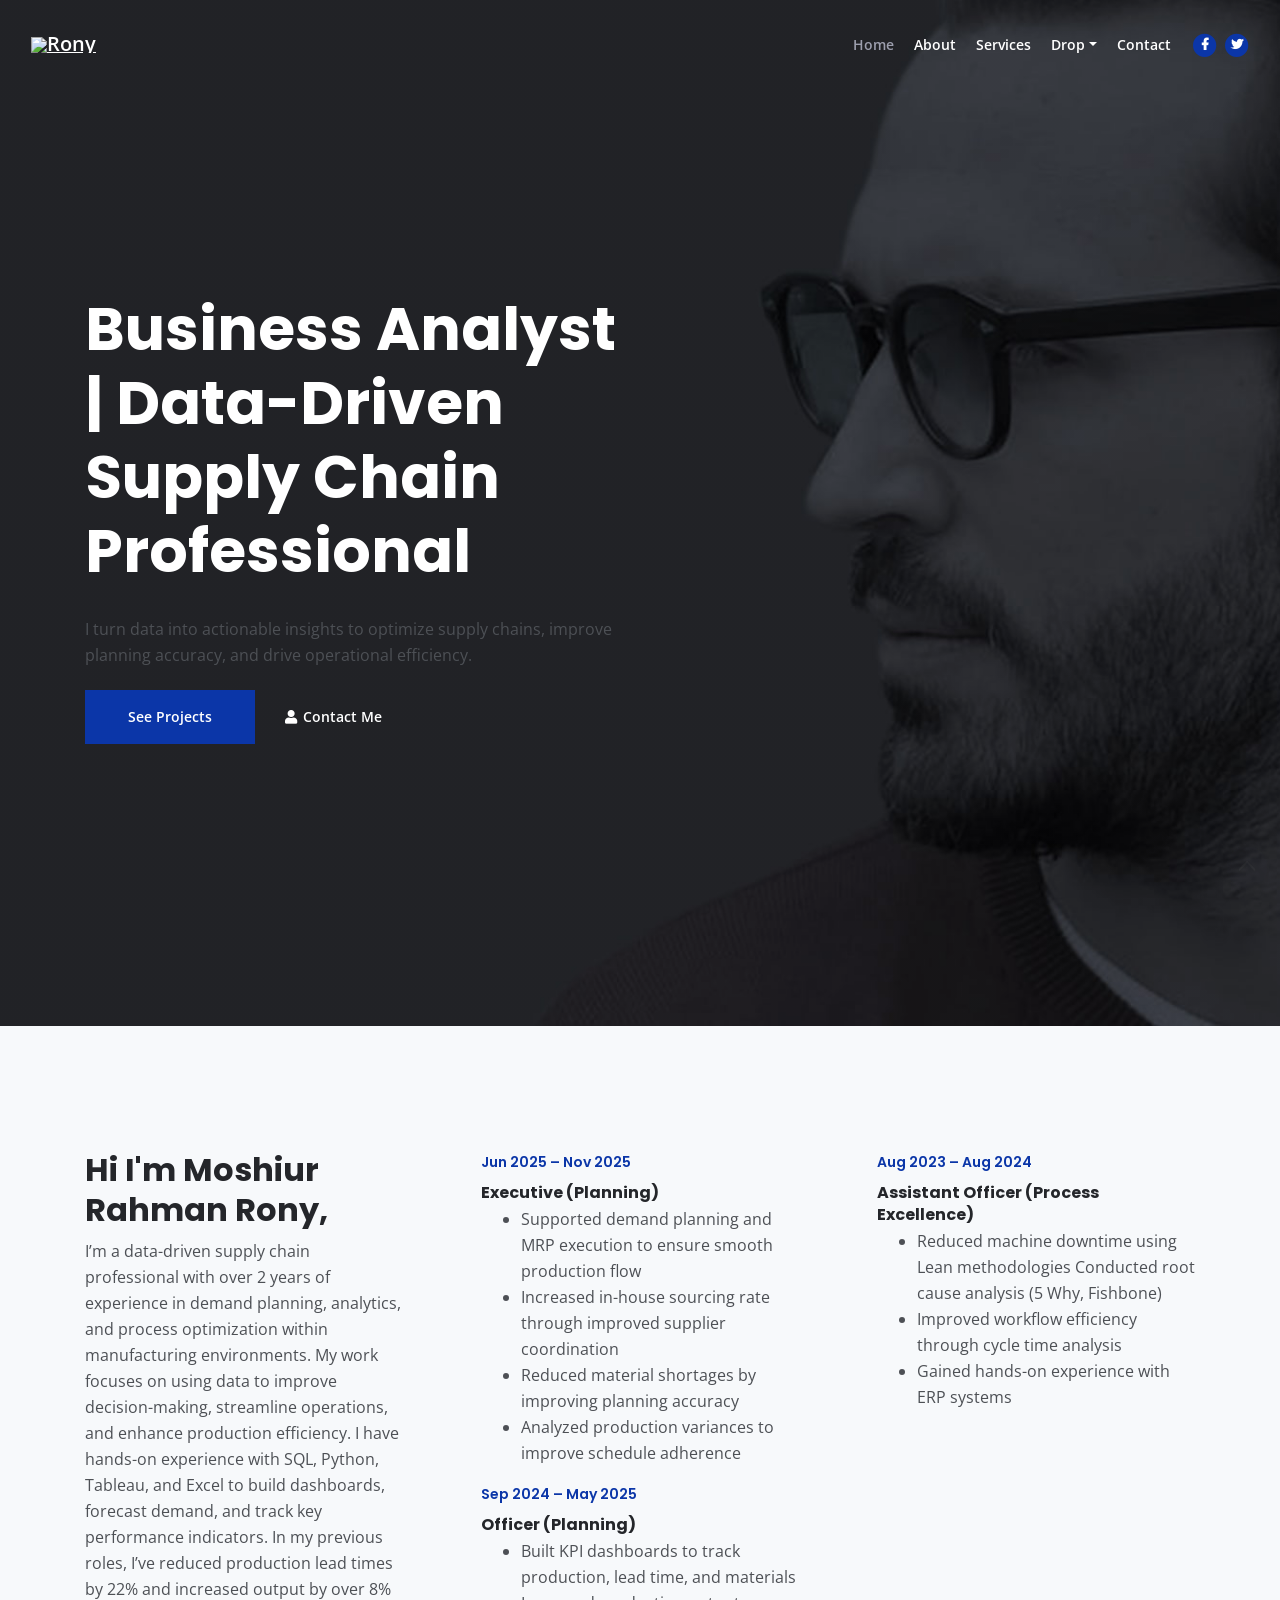
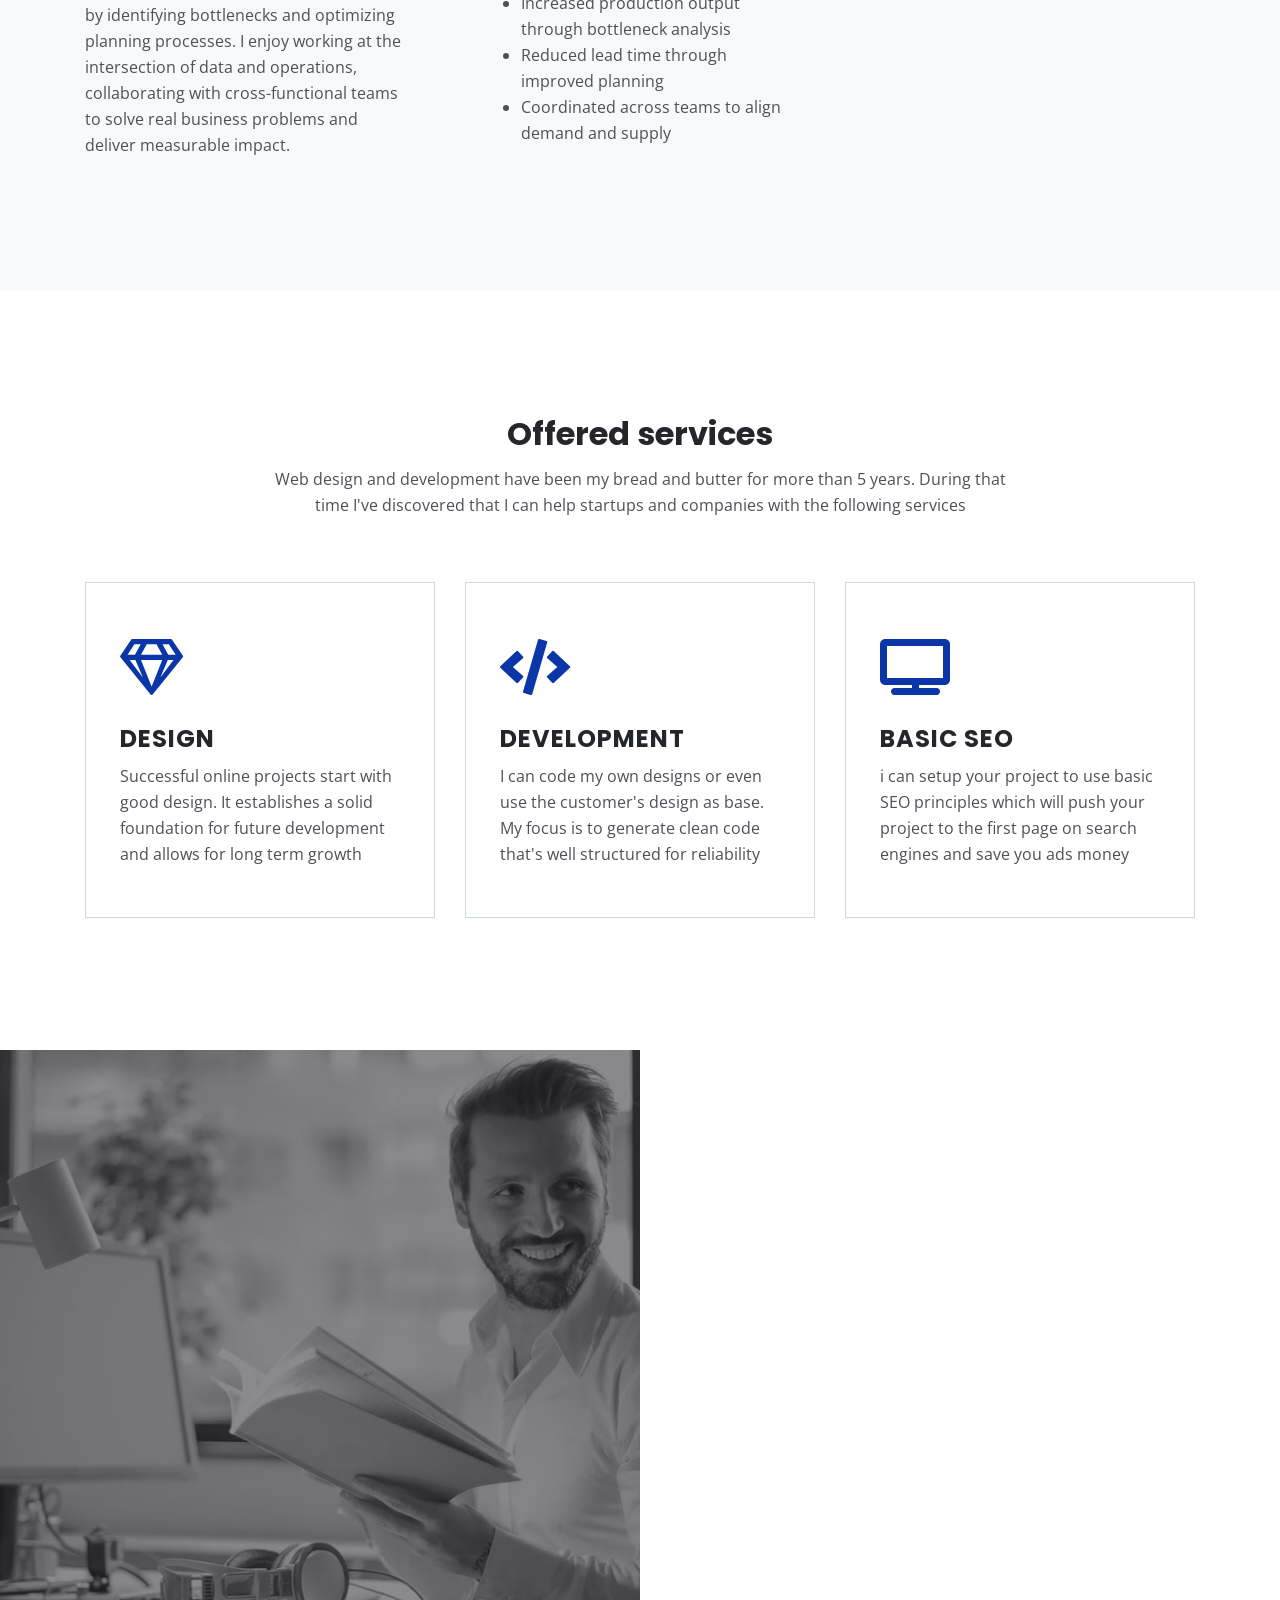
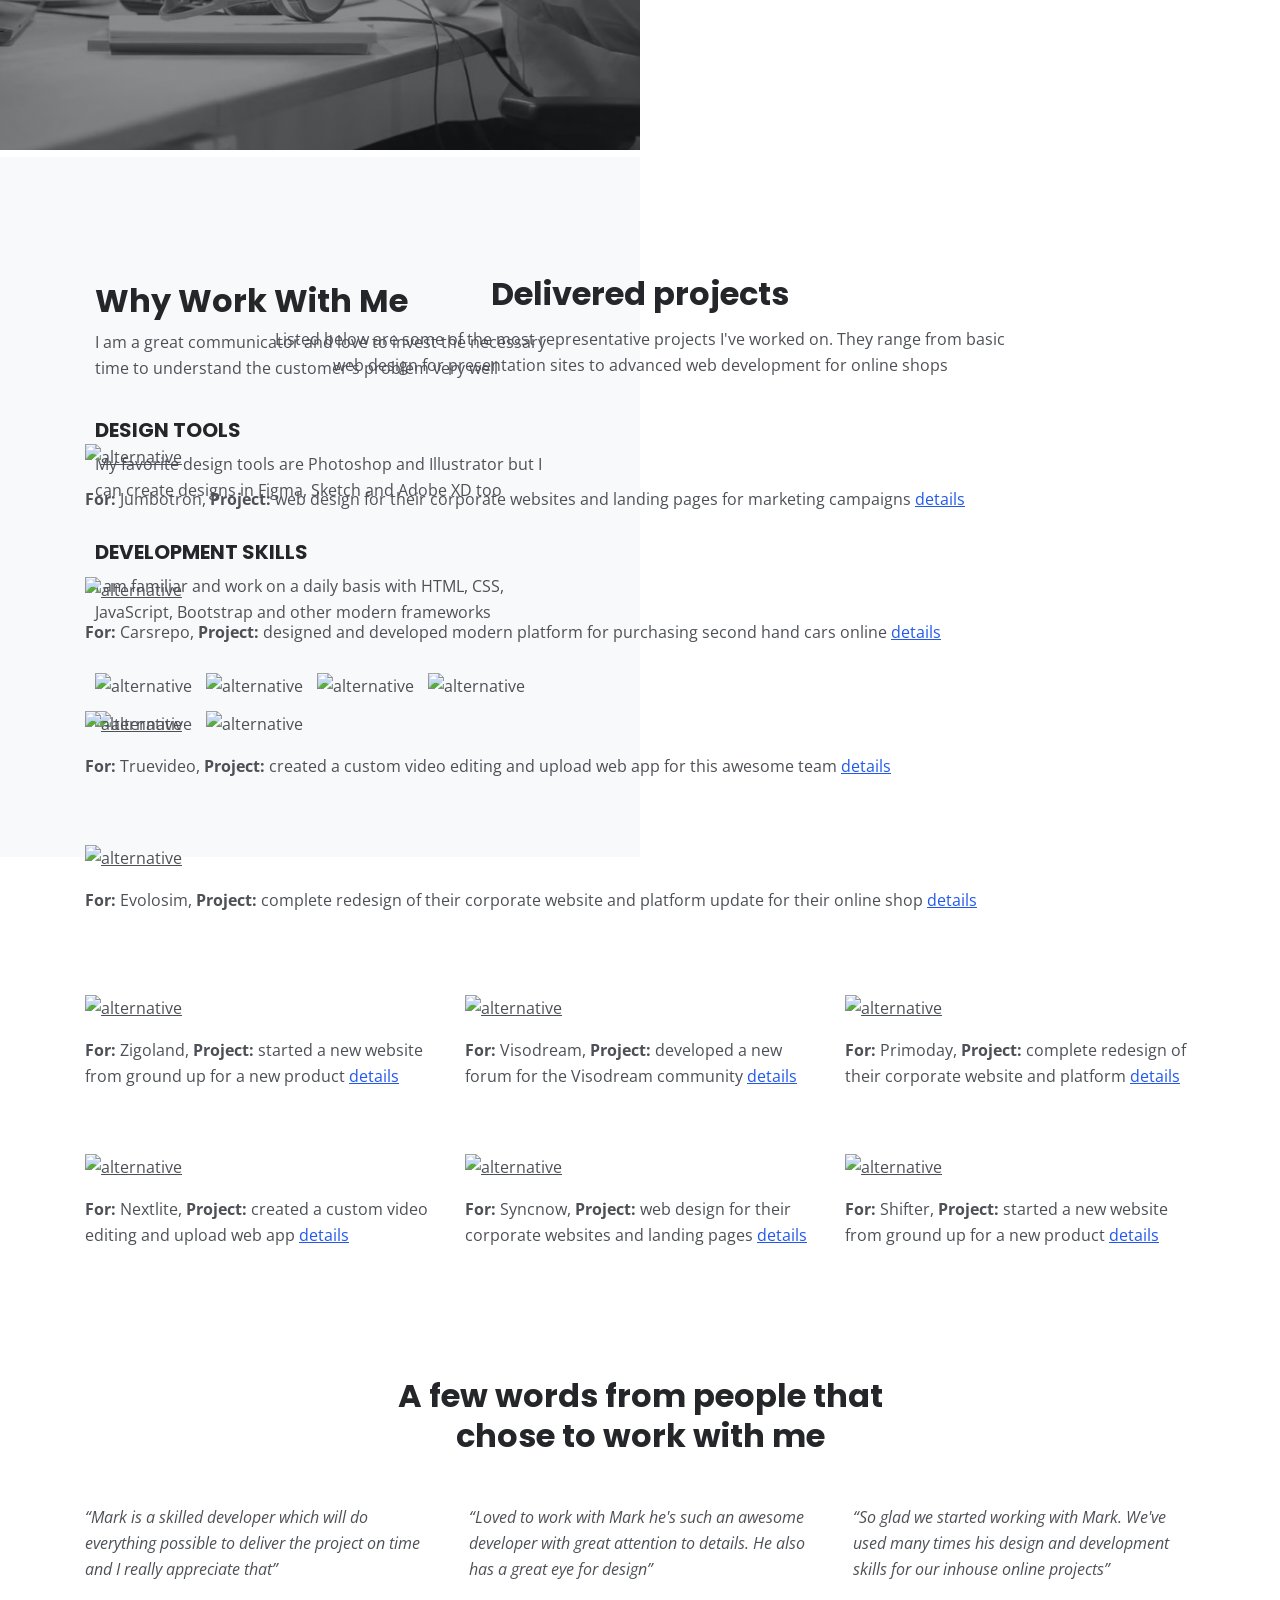
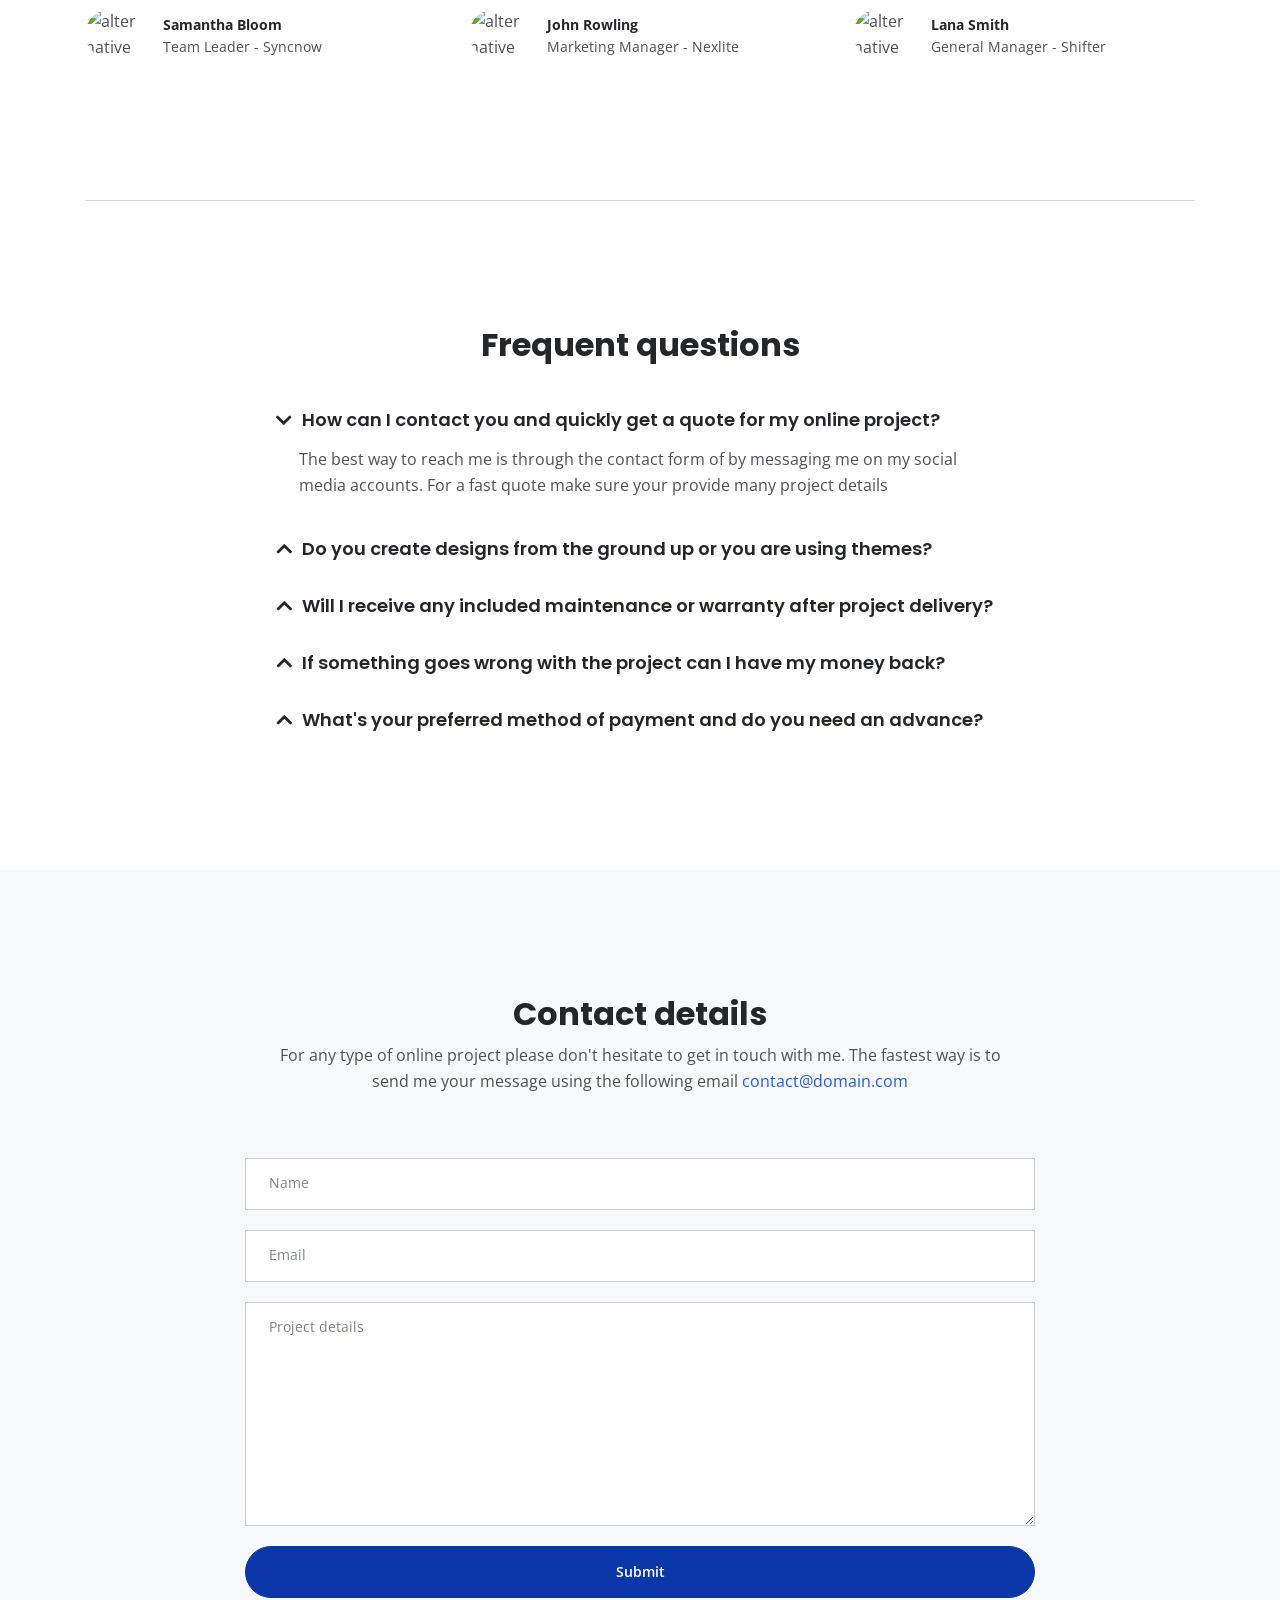
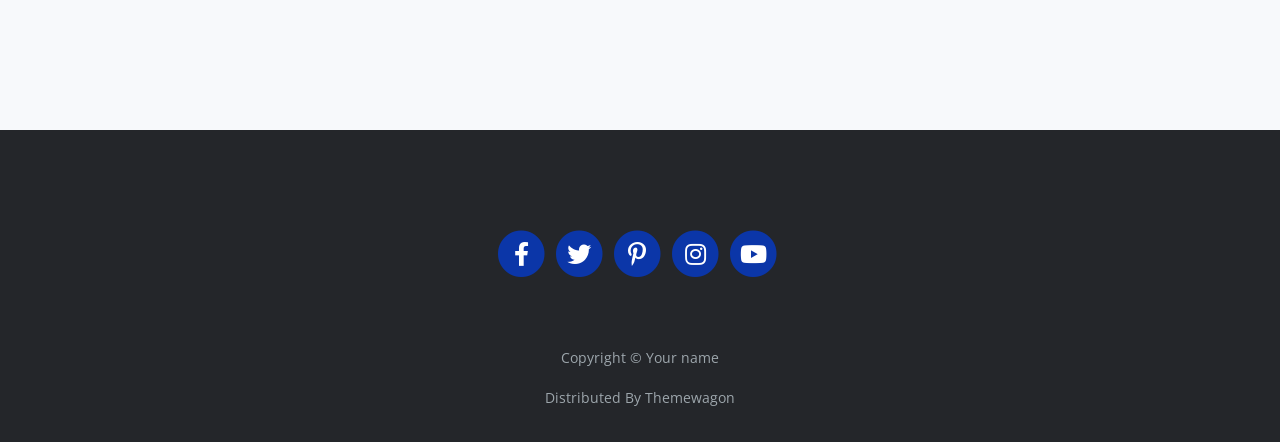
==== index.html @ c60cdc24 "first commit" ====
<!doctype html>
<html lang="en">
  <head>
    <meta charset="utf-8" />
    <meta
      name="viewport"
      content="width=device-width, initial-scale=1, shrink-to-fit=no"
    />

    <!-- SEO Meta Tags -->
    <meta name="description" content="Your description" />
    <meta name="author" content="Your name" />

    <!-- OG Meta Tags to improve the way the post looks when you share the page on Facebook, Twitter, LinkedIn -->
    <meta property="og:site_name" content="" />
    <!-- website name -->
    <meta property="og:site" content="" />
    <!-- website link -->
    <meta property="og:title" content="" />
    <!-- title shown in the actual shared post -->
    <meta property="og:description" content="" />
    <!-- description shown in the actual shared post -->
    <meta property="og:image" content="" />
    <!-- image link, make sure it's jpg -->
    <meta property="og:url" content="" />
    <!-- where do you want your post to link to -->
    <meta name="twitter:card" content="summary_large_image" />
    <!-- to have large image post format in Twitter -->

    <!-- Webpage Title -->
    <title>Moshiur Rahman Rony | Portfolio</title>

    <!-- Styles -->
    <link rel="preconnect" href="https://fonts.gstatic.com" />
    <link
      href="https://fonts.googleapis.com/css2?family=Open+Sans:ital,wght@0,400;0,600;0,700;1,400&family=Poppins:wght@600&display=swap"
      rel="stylesheet"
    />
    <link href="css/bootstrap.css" rel="stylesheet" />
    <link href="css/fontawesome-all.css" rel="stylesheet" />
    <link href="css/styles.css" rel="stylesheet" />

    <!-- Favicon  -->
    <link rel="icon" href="images/favicon.png" />
  </head>
  <body data-spy="scroll" data-target=".fixed-top">
    <!-- Navigation -->
    <nav class="navbar navbar-expand-lg fixed-top navbar-dark">
      <div class="container">
        <!-- Image Logo -->
        <a class="navbar-brand logo-image" href="index.html"
          ><img src="" alt="Rony"
        /></a>

        <!-- Text Logo - Use this if you don't have a graphic logo -->
        <!-- <a class="navbar-brand logo-text page-scroll" href="index.html">Mark</a> -->

        <button
          class="navbar-toggler p-0 border-0"
          type="button"
          data-toggle="offcanvas"
        >
          <span class="navbar-toggler-icon"></span>
        </button>

        <div
          class="navbar-collapse offcanvas-collapse"
          id="navbarsExampleDefault"
        >
          <ul class="navbar-nav ml-auto">
            <li class="nav-item">
              <a class="nav-link page-scroll" href="#header"
                >Home <span class="sr-only">(current)</span></a
              >
            </li>
            <li class="nav-item">
              <a class="nav-link page-scroll" href="#about">About</a>
            </li>
            <li class="nav-item">
              <a class="nav-link page-scroll" href="#services">Services</a>
            </li>
            <li class="nav-item dropdown">
              <a
                class="nav-link dropdown-toggle"
                href="#"
                id="dropdown01"
                data-toggle="dropdown"
                aria-haspopup="true"
                aria-expanded="false"
                >Drop</a
              >
              <div class="dropdown-menu" aria-labelledby="dropdown01">
                <a class="dropdown-item page-scroll" href="project.html"
                  >Project Details</a
                >
                <div class="dropdown-divider"></div>
                <a class="dropdown-item page-scroll" href="terms.html"
                  >Terms Conditions</a
                >
                <div class="dropdown-divider"></div>
                <a class="dropdown-item page-scroll" href="privacy.html"
                  >Privacy Policy</a
                >
              </div>
            </li>
            <li class="nav-item">
              <a class="nav-link page-scroll" href="#contact">Contact</a>
            </li>
          </ul>
          <span class="nav-item social-icons">
            <span class="fa-stack">
              <a href="#your-link">
                <i class="fas fa-circle fa-stack-2x"></i>
                <i class="fab fa-facebook-f fa-stack-1x"></i>
              </a>
            </span>
            <span class="fa-stack">
              <a href="#your-link">
                <i class="fas fa-circle fa-stack-2x"></i>
                <i class="fab fa-twitter fa-stack-1x"></i>
              </a>
            </span>
          </span>
        </div>
        <!-- end of navbar-collapse -->
      </div>
      <!-- end of container -->
    </nav>
    <!-- end of navbar -->
    <!-- end of navigation -->

    <!-- Header -->
    <header id="header" class="header">
      <div class="container">
        <div class="row">
          <div class="col-lg-6">
            <div class="text-container">
              <h1 class="h1-large">
                Business Analyst | Data-Driven Supply Chain Professional
              </h1>
              <p>
                I turn data into actionable insights to optimize supply chains,
                improve planning accuracy, and drive operational efficiency.
              </p>
              <a class="btn-solid-lg page-scroll" href="#about">See Projects</a>
              <a class="btn-outline-lg page-scroll" href="#contact"
                ><i class="fas fa-user"></i>Contact Me</a
              >
            </div>
            <!-- end of text-container -->
          </div>
          <!-- end of col -->
        </div>
        <!-- end of row -->
      </div>
      <!-- end of container -->
    </header>
    <!-- end of header -->
    <!-- end of header -->

    <!-- About-->
    <div id="about" class="basic-1 bg-gray">
      <div class="container">
        <div class="row">
          <div class="col-lg-4">
            <div class="text-container first">
              <h2>
                Hi I'm Moshiur Rahman Rony,
                <!-- <i class="fa-solid fa-hand"></i> -->
              </h2>
              <p>
                I’m a data-driven supply chain professional with over 2 years of
                experience in demand planning, analytics, and process
                optimization within manufacturing environments. My work focuses
                on using data to improve decision-making, streamline operations,
                and enhance production efficiency. I have hands-on experience
                with SQL, Python, Tableau, and Excel to build dashboards,
                forecast demand, and track key performance indicators. In my
                previous roles, I’ve reduced production lead times by 22% and
                increased output by over 8% by identifying bottlenecks and
                optimizing planning processes. I enjoy working at the
                intersection of data and operations, collaborating with
                cross-functional teams to solve real business problems and
                deliver measurable impact.
              </p>
            </div>
            <!-- end of text-container -->
          </div>
          <!-- end of col -->
          <div class="col-lg-4">
            <div class="text-container second">
              <div class="time">Jun 2025 – Nov 2025</div>
              <h6>Executive (Planning)</h6>
              <ul>
                <li>
                  Supported demand planning and MRP execution to ensure smooth
                  production flow
                </li>
                <li>
                  Increased in-house sourcing rate through improved supplier
                  coordination
                </li>
                <li>
                  Reduced material shortages by improving planning accuracy
                </li>
                <li>
                  Analyzed production variances to improve schedule adherence
                </li>
              </ul>
              <div class="time">Sep 2024 – May 2025</div>
              <h6>Officer (Planning)</h6>
              <ul>
                <li>
                  Built KPI dashboards to track production, lead time, and
                  materials
                </li>
                <li>Increased production output through bottleneck analysis</li>
                <li>Reduced lead time through improved planning</li>
                <li>Coordinated across teams to align demand and supply</li>
              </ul>
            </div>
            <!-- end of text-container -->
          </div>
          <!-- end of col -->
          <div class="col-lg-4">
            <div class="text-container third">
              <div class="time">Aug 2023 – Aug 2024</div>
              <h6>Assistant Officer (Process Excellence)</h6>
              <ul>
                <li>
                  Reduced machine downtime using Lean methodologies Conducted
                  root cause analysis (5 Why, Fishbone)
                </li>
                <li>
                  Improved workflow efficiency through cycle time analysis
                </li>
                <li>Gained hands-on experience with ERP systems</li>
              </ul>
              <!-- <div class="time">2016 - 2017</div>
              <h6>Junior Web Designer</h6>
              <p>Junior web designer for small web agency</p> -->
            </div>
            <!-- end of text-container -->
          </div>
          <!-- end of col -->
        </div>
        <!-- end of row -->
      </div>
      <!-- end of container -->
    </div>
    <!-- end of basic-1 -->
    <!-- end of about -->

    <!-- Services -->
    <div id="services" class="basic-2">
      <div class="container">
        <div class="row">
          <div class="col-lg-12">
            <h2 class="h2-heading">Offered services</h2>
            <p class="p-heading">
              Web design and development have been my bread and butter for more
              than 5 years. During that time I've discovered that I can help
              startups and companies with the following services
            </p>
          </div>
          <!-- end of col -->
        </div>
        <!-- end of row -->
        <div class="row">
          <div class="col-lg-4">
            <div class="text-box">
              <i class="far fa-gem"></i>
              <h4>DESIGN</h4>
              <p>
                Successful online projects start with good design. It
                establishes a solid foundation for future development and allows
                for long term growth
              </p>
            </div>
            <!-- end of text-box -->
          </div>
          <!-- end of col -->
          <div class="col-lg-4">
            <div class="text-box">
              <i class="fas fa-code"></i>
              <h4>DEVELOPMENT</h4>
              <p>
                I can code my own designs or even use the customer's design as
                base. My focus is to generate clean code that's well structured
                for reliability
              </p>
            </div>
            <!-- end of text-box -->
          </div>
          <!-- end of col -->
          <div class="col-lg-4">
            <div class="text-box">
              <i class="fas fa-tv"></i>
              <h4>BASIC SEO</h4>
              <p>
                i can setup your project to use basic SEO principles which will
                push your project to the first page on search engines and save
                you ads money
              </p>
            </div>
            <!-- end of text-box -->
          </div>
          <!-- end of col -->
        </div>
        <!-- end of row -->
      </div>
      <!-- end of container -->
    </div>
    <!-- end of basic-2 -->
    <!-- end of services -->

    <!-- Details -->
    <div class="split">
      <div class="area-1"></div>
      <!-- end of area-1 on same line and no space between comments to eliminate margin white space -->
      <div class="area-2 bg-gray">
        <div class="container">
          <div class="row">
            <div class="col-lg-12">
              <!-- Text Container -->
              <div class="text-container">
                <h2>Why Work With Me</h2>
                <p>
                  I am a great communicator and love to invest the necessary
                  time to understand the customer's problem very well
                </p>
                <h5>DESIGN TOOLS</h5>
                <p>
                  My favorite design tools are Photoshop and Illustrator but I
                  can create designs in Figma, Sketch and Adobe XD too
                </p>
                <h5>DEVELOPMENT SKILLS</h5>
                <p>
                  I am familiar and work on a daily basis with HTML, CSS,
                  JavaScript, Bootstrap and other modern frameworks
                </p>

                <div class="icons-container">
                  <img
                    src="images/details-icon-photoshop.png"
                    alt="alternative"
                  />
                  <img
                    src="images/details-icon-illustrator.png"
                    alt="alternative"
                  />
                  <img src="images/details-icon-html.png" alt="alternative" />
                  <img src="images/details-icon-css.png" alt="alternative" />
                  <img
                    src="images/details-icon-bootstrap.png"
                    alt="alternative"
                  />
                  <img
                    src="images/details-icon-javascript.png"
                    alt="alternative"
                  />
                </div>
                <!-- end of icons-container -->
              </div>
              <!-- end of text-container -->
              <!-- end of text container -->
            </div>
            <!-- end of col -->
          </div>
          <!-- end of row -->
        </div>
        <!-- end of container -->
      </div>
      <!-- end of area-2 -->
    </div>
    <!-- end of split -->
    <!-- end of details -->

    <!-- Projects -->
    <div id="projects" class="basic-3">
      <div class="container">
        <div class="row">
          <div class="col-lg-12">
            <h2 class="h2-heading">Delivered projects</h2>
            <p class="p-heading">
              Listed below are some of the most representative projects I've
              worked on. They range from basic web design for presentation sites
              to advanced web development for online shops
            </p>
          </div>
          <!-- end of col -->
        </div>
        <!-- end of row -->
        <div class="row">
          <div class="col-lg-12">
            <div class="text-container">
              <div class="image-container">
                <a href="project.html">
                  <img
                    class="img-fluid"
                    src="images/project-1.jpg"
                    alt="alternative"
                  />
                </a>
              </div>
              <!-- end of image-container -->
              <p>
                <strong>For:</strong> Jumbotron, <strong>Project:</strong> web
                design for their corporate websites and landing pages for
                marketing campaigns
                <a class="blue" href="project.html">details</a>
              </p>
            </div>
            <!-- end of text-container -->
            <div class="text-container">
              <div class="image-container">
                <a href="project.html">
                  <img
                    class="img-fluid"
                    src="images/project-2.jpg"
                    alt="alternative"
                  />
                </a>
              </div>
              <!-- end of image-container -->
              <p>
                <strong>For:</strong> Carsrepo,
                <strong>Project:</strong> designed and developed modern platform
                for purchasing second hand cars online
                <a class="blue" href="project.html">details</a>
              </p>
            </div>
            <!-- end of text-container -->
            <div class="text-container">
              <div class="image-container">
                <a href="project.html">
                  <img
                    class="img-fluid"
                    src="images/project-3.jpg"
                    alt="alternative"
                  />
                </a>
              </div>
              <!-- end of image-container -->
              <p>
                <strong>For:</strong> Truevideo,
                <strong>Project:</strong> created a custom video editing and
                upload web app for this awesome team
                <a class="blue" href="project.html">details</a>
              </p>
            </div>
            <!-- end of text-container -->
            <div class="text-container">
              <div class="image-container">
                <a href="project.html">
                  <img
                    class="img-fluid"
                    src="images/project-4.jpg"
                    alt="alternative"
                  />
                </a>
              </div>
              <!-- end of image-container -->
              <p>
                <strong>For:</strong> Evolosim,
                <strong>Project:</strong> complete redesign of their corporate
                website and platform update for their online shop
                <a class="blue" href="project.html">details</a>
              </p>
            </div>
            <!-- end of text-container -->
          </div>
          <!-- end of col -->
        </div>
        <!-- end of row -->
      </div>
      <!-- end of container -->
    </div>
    <!-- end of basic-3 -->
    <!-- end of projects -->

    <!-- Works -->
    <div class="basic-4">
      <div class="container">
        <div class="row">
          <div class="col-lg-4">
            <div class="text-container">
              <div class="image-container">
                <a href="project.html">
                  <img
                    class="img-fluid"
                    src="images/work-1.jpg"
                    alt="alternative"
                  />
                </a>
              </div>
              <!-- end of image-container -->
              <p>
                <strong>For:</strong> Zigoland,
                <strong>Project:</strong> started a new website from ground up
                for a new product
                <a class="blue" href="project.html">details</a>
              </p>
            </div>
            <!-- end of text-container -->
          </div>
          <!-- end of col -->
          <div class="col-lg-4">
            <div class="text-container">
              <div class="image-container">
                <a href="project.html">
                  <img
                    class="img-fluid"
                    src="images/work-2.jpg"
                    alt="alternative"
                  />
                </a>
              </div>
              <!-- end of image-container -->
              <p>
                <strong>For:</strong> Visodream,
                <strong>Project:</strong> developed a new forum for the
                Visodream community
                <a class="blue" href="project.html">details</a>
              </p>
            </div>
            <!-- end of text-container -->
          </div>
          <!-- end of col -->
          <div class="col-lg-4">
            <div class="text-container">
              <div class="image-container">
                <a href="project.html">
                  <img
                    class="img-fluid"
                    src="images/work-3.jpg"
                    alt="alternative"
                  />
                </a>
              </div>
              <!-- end of image-container -->
              <p>
                <strong>For:</strong> Primoday,
                <strong>Project:</strong> complete redesign of their corporate
                website and platform
                <a class="blue" href="project.html">details</a>
              </p>
            </div>
            <!-- end of text-container -->
          </div>
          <!-- end of col -->
        </div>
        <!-- end of row -->
        <div class="row">
          <div class="col-lg-4">
            <div class="text-container">
              <div class="image-container">
                <a href="project.html">
                  <img
                    class="img-fluid"
                    src="images/work-4.jpg"
                    alt="alternative"
                  />
                </a>
              </div>
              <!-- end of image-container -->
              <p>
                <strong>For:</strong> Nextlite,
                <strong>Project:</strong> created a custom video editing and
                upload web app <a class="blue" href="project.html">details</a>
              </p>
            </div>
            <!-- end of text-container -->
          </div>
          <!-- end of col -->
          <div class="col-lg-4">
            <div class="text-container">
              <div class="image-container">
                <a href="project.html">
                  <img
                    class="img-fluid"
                    src="images/work-5.jpg"
                    alt="alternative"
                  />
                </a>
              </div>
              <!-- end of image-container -->
              <p>
                <strong>For:</strong> Syncnow, <strong>Project:</strong> web
                design for their corporate websites and landing pages
                <a class="blue" href="project.html">details</a>
              </p>
            </div>
            <!-- end of text-container -->
          </div>
          <!-- end of col -->
          <div class="col-lg-4">
            <div class="text-container">
              <div class="image-container">
                <a href="project.html">
                  <img
                    class="img-fluid"
                    src="images/work-6.jpg"
                    alt="alternative"
                  />
                </a>
              </div>
              <!-- end of image-container -->
              <p>
                <strong>For:</strong> Shifter, <strong>Project:</strong> started
                a new website from ground up for a new product
                <a class="blue" href="project.html">details</a>
              </p>
            </div>
            <!-- end of text-container -->
          </div>
          <!-- end of col -->
        </div>
        <!-- end of row -->
      </div>
      <!-- end of container -->
    </div>
    <!-- end of basic-4 -->
    <!-- end of works -->

    <!-- Testimonials -->
    <div class="cards-1">
      <div class="container">
        <div class="row">
          <div class="col-lg-12">
            <h2 class="h2-heading">
              A few words from people that chose to work with me
            </h2>
          </div>
          <!-- end of col -->
        </div>
        <!-- end of row -->
        <div class="row">
          <div class="col-lg-12">
            <!-- Card -->
            <div class="card">
              <div class="card-body">
                <p class="testimonial-text">
                  “Mark is a skilled developer which will do everything possible
                  to deliver the project on time and I really appreciate that”
                </p>
                <div class="details">
                  <img src="images/testimonial-1.jpg" alt="alternative" />
                  <div class="text">
                    <div class="testimonial-author">Samantha Bloom</div>
                    <div class="occupation">Team Leader - Syncnow</div>
                  </div>
                  <!-- end of text -->
                </div>
                <!-- end of testimonial-details -->
              </div>
            </div>
            <!-- end of card -->

            <!-- Card -->
            <div class="card">
              <div class="card-body">
                <p class="testimonial-text">
                  “Loved to work with Mark he's such an awesome developer with
                  great attention to details. He also has a great eye for
                  design”
                </p>
                <div class="details">
                  <img src="images/testimonial-2.jpg" alt="alternative" />
                  <div class="text">
                    <div class="testimonial-author">John Rowling</div>
                    <div class="occupation">Marketing Manager - Nexlite</div>
                  </div>
                  <!-- end of text -->
                </div>
                <!-- end of testimonial-details -->
              </div>
            </div>
            <!-- end of card -->

            <!-- Card -->
            <div class="card">
              <div class="card-body">
                <p class="testimonial-text">
                  “So glad we started working with Mark. We've used many times
                  his design and development skills for our inhouse online
                  projects”
                </p>
                <div class="details">
                  <img src="images/testimonial-3.jpg" alt="alternative" />
                  <div class="text">
                    <div class="testimonial-author">Lana Smith</div>
                    <div class="occupation">General Manager - Shifter</div>
                  </div>
                  <!-- end of text -->
                </div>
                <!-- end of testimonial-details -->
              </div>
            </div>
            <!-- end of card -->
          </div>
          <!-- end of col -->
        </div>
        <!-- end of row -->
      </div>
      <!-- end of container -->
    </div>
    <!-- end of cards-1 -->
    <!-- end of testimonials -->

    <!-- Section Divider -->
    <div class="container">
      <div class="row">
        <div class="col-lg-12">
          <hr class="section-divider" />
        </div>
        <!-- end of col -->
      </div>
      <!-- end of row -->
    </div>
    <!-- end of container -->
    <!-- end of section divider -->

    <!-- Questions -->
    <div class="accordion-1">
      <div class="container">
        <div class="row">
          <div class="col-lg-12">
            <h2 class="h2-heading">Frequent questions</h2>
          </div>
          <!-- end of col -->
        </div>
        <!-- end of row -->
        <div class="row">
          <div class="col-lg-12">
            <div class="accordion" id="accordionExample">
              <div class="card">
                <div class="card-header" id="headingOne">
                  <button
                    class="btn btn-link btn-block text-left"
                    type="button"
                    data-toggle="collapse"
                    data-target="#collapseOne"
                    aria-expanded="true"
                    aria-controls="collapseOne"
                  >
                    How can I contact you and quickly get a quote for my online
                    project?
                  </button>
                </div>
                <div
                  id="collapseOne"
                  class="collapse show"
                  aria-labelledby="headingOne"
                  data-parent="#accordionExample"
                >
                  <div class="card-body">
                    The best way to reach me is through the contact form of by
                    messaging me on my social media accounts. For a fast quote
                    make sure your provide many project details
                  </div>
                </div>
              </div>
              <div class="card">
                <div class="card-header" id="headingTwo">
                  <button
                    class="btn btn-link btn-block text-left collapsed"
                    type="button"
                    data-toggle="collapse"
                    data-target="#collapseTwo"
                    aria-expanded="false"
                    aria-controls="collapseTwo"
                  >
                    Do you create designs from the ground up or you are using
                    themes?
                  </button>
                </div>
                <div
                  id="collapseTwo"
                  class="collapse"
                  aria-labelledby="headingTwo"
                  data-parent="#accordionExample"
                >
                  <div class="card-body">
                    The best way to reach me is through the contact form of by
                    messaging me on my social media accounts. For a fast quote
                    make sure your provide many project details
                  </div>
                </div>
              </div>
              <div class="card">
                <div class="card-header" id="headingThree">
                  <button
                    class="btn btn-link btn-block text-left collapsed"
                    type="button"
                    data-toggle="collapse"
                    data-target="#collapseThree"
                    aria-expanded="false"
                    aria-controls="collapseThree"
                  >
                    Will I receive any included maintenance or warranty after
                    project delivery?
                  </button>
                </div>
                <div
                  id="collapseThree"
                  class="collapse"
                  aria-labelledby="headingThree"
                  data-parent="#accordionExample"
                >
                  <div class="card-body">
                    The best way to reach me is through the contact form of by
                    messaging me on my social media accounts. For a fast quote
                    make sure your provide many project details
                  </div>
                </div>
              </div>
              <div class="card">
                <div class="card-header" id="headingFour">
                  <button
                    class="btn btn-link btn-block text-left collapsed"
                    type="button"
                    data-toggle="collapse"
                    data-target="#collapseFour"
                    aria-expanded="false"
                    aria-controls="collapseFour"
                  >
                    If something goes wrong with the project can I have my money
                    back?
                  </button>
                </div>
                <div
                  id="collapseFour"
                  class="collapse"
                  aria-labelledby="headingFour"
                  data-parent="#accordionExample"
                >
                  <div class="card-body">
                    The best way to reach me is through the contact form of by
                    messaging me on my social media accounts. For a fast quote
                    make sure your provide many project details
                  </div>
                </div>
              </div>
              <div class="card">
                <div class="card-header" id="headingFive">
                  <button
                    class="btn btn-link btn-block text-left collapsed"
                    type="button"
                    data-toggle="collapse"
                    data-target="#collapseFive"
                    aria-expanded="false"
                    aria-controls="collapseFive"
                  >
                    What's your preferred method of payment and do you need an
                    advance?
                  </button>
                </div>
                <div
                  id="collapseFive"
                  class="collapse"
                  aria-labelledby="headingFive"
                  data-parent="#accordionExample"
                >
                  <div class="card-body">
                    The best way to reach me is through the contact form of by
                    messaging me on my social media accounts. For a fast quote
                    make sure your provide many project details
                  </div>
                </div>
              </div>
            </div>
            <!-- end of accordion -->
          </div>
          <!-- end of col -->
        </div>
        <!-- end of row -->
      </div>
      <!-- end of container -->
    </div>
    <!-- end of accordion-1 -->
    <!-- end of questions -->

    <!-- Contact -->
    <div id="contact" class="form-1 bg-gray">
      <div class="container">
        <div class="row">
          <div class="col-lg-12">
            <h2>Contact details</h2>
            <p class="p-heading">
              For any type of online project please don't hesitate to get in
              touch with me. The fastest way is to send me your message using
              the following email
              <a class="blue no-line" href="#your-link">contact@domain.com</a>
            </p>
          </div>
          <!-- end of col -->
        </div>
        <!-- end of row -->
        <div class="row">
          <div class="col-lg-12">
            <!-- Contact Form -->
            <form id="contactForm">
              <div class="form-group">
                <input
                  type="text"
                  class="form-control-input"
                  id="cname"
                  required
                />
                <label class="label-control" for="cname">Name</label>
              </div>
              <div class="form-group">
                <input
                  type="email"
                  class="form-control-input"
                  id="cemail"
                  required
                />
                <label class="label-control" for="cemail">Email</label>
              </div>
              <div class="form-group">
                <textarea
                  class="form-control-textarea"
                  id="cmessage"
                  required
                ></textarea>
                <label class="label-control" for="cmessage"
                  >Project details</label
                >
              </div>
              <div class="form-group">
                <button type="submit" class="form-control-submit-button">
                  Submit
                </button>
              </div>
            </form>
            <!-- end of contact form -->
          </div>
          <!-- end of col -->
        </div>
        <!-- end of row -->
      </div>
      <!-- end of container -->
    </div>
    <!-- end of form-1 -->
    <!-- end of contact -->

    <!-- Footer -->
    <div class="footer bg-gray">
      <div class="container">
        <div class="row">
          <div class="col-lg-12">
            <div class="social-container">
              <span class="fa-stack">
                <a href="#your-link">
                  <i class="fas fa-circle fa-stack-2x"></i>
                  <i class="fab fa-facebook-f fa-stack-1x"></i>
                </a>
              </span>
              <span class="fa-stack">
                <a href="#your-link">
                  <i class="fas fa-circle fa-stack-2x"></i>
                  <i class="fab fa-twitter fa-stack-1x"></i>
                </a>
              </span>
              <span class="fa-stack">
                <a href="#your-link">
                  <i class="fas fa-circle fa-stack-2x"></i>
                  <i class="fab fa-pinterest-p fa-stack-1x"></i>
                </a>
              </span>
              <span class="fa-stack">
                <a href="#your-link">
                  <i class="fas fa-circle fa-stack-2x"></i>
                  <i class="fab fa-instagram fa-stack-1x"></i>
                </a>
              </span>
              <span class="fa-stack">
                <a href="#your-link">
                  <i class="fas fa-circle fa-stack-2x"></i>
                  <i class="fab fa-youtube fa-stack-1x"></i>
                </a>
              </span>
            </div>
            <!-- end of social-container -->
          </div>
          <!-- end of col -->
        </div>
        <!-- end of row -->
      </div>
      <!-- end of container -->
    </div>
    <!-- end of footer -->
    <!-- end of footer -->

    <!-- Copyright -->
    <div class="copyright bg-gray">
      <div class="container">
        <div class="row">
          <div class="col-lg-12">
            <p class="p-small">
              Copyright © <a class="no-line" href="#your-link">Your name</a>
            </p>
          </div>
          <!-- end of col -->
        </div>
        <!-- enf of row -->
      </div>
      <!-- end of container -->

      <div class="container">
        <div class="row">
          <div class="col-lg-12">
            <p class="p-small">
              Distributed By
              <a class="no-line" href="https://themewagon.com/">Themewagon</a>
            </p>
          </div>
          <!-- end of col -->
        </div>
        <!-- enf of row -->
      </div>
      <!-- end of container -->
    </div>
    <!-- end of copyright -->
    <!-- end of copyright -->

    <!-- Scripts -->
    <script src="js/jquery.min.js"></script>
    <!-- jQuery for Bootstrap's JavaScript plugins -->
    <script src="js/bootstrap.min.js"></script>
    <!-- Bootstrap framework -->
    <script src="js/jquery.easing.min.js"></script>
    <!-- jQuery Easing for smooth scrolling between anchors -->
    <script src="js/scripts.js"></script>
    <!-- Custom scripts -->
  </body>
</html>
---- css/styles.css ----
/* Description: Master CSS file */

/*****************************************
Table Of Contents:
- General Styles
- Navigation
- Header
- About
- Services
- Details
- Projects
- Works
- Testimonials
- Questions
- Contact
- Footer 
- Copyright
- Back To Top Button
- Extra Pages
- Media Queries
******************************************/

/*****************************************
Colors:
- Backgrounds, navbar - black #24262a
- Backgrounds - light gray #f7f9fb
- Buttons, icons - blue #0b36a8
- Headings text - black #24262a
- Body text - dark gray #4d5055
******************************************/


/**************************/
/*     General Styles     */
/**************************/
body,
html {
    width: 100%;
	height: 100%;
}

body, p {
	color: #4d5055; 
	font: 400 1rem/1.625rem "Open Sans", sans-serif;
}

h1 {
	color: #24262a;
	font-weight: 700;
	font-size: 2.5rem;
	line-height: 3.25rem;
	font-family: "Poppins"
}

h2 {
	color: #24262a;
	font-weight: 700;
	font-size: 2rem;
	line-height: 2.5rem;
	font-family: "Poppins"
}

h3 {
	color: #24262a;
	font-weight: 700;
	font-size: 1.75rem;
	line-height: 2.25rem;
	font-family: "Poppins"
}

h4 {
	color: #24262a;
	font-weight: 700;
	font-size: 1.5rem;
	line-height: 2rem;
	font-family: "Poppins"
}

h5 {
	color: #24262a;
	font-weight: 700;
	font-size: 1.25rem;
	line-height: 1.625rem;
	font-family: "Poppins"
}

h6 {
	color: #24262a;
	font-weight: 700;
	font-size: 1rem;
	line-height: 1.375rem;
	font-family: "Poppins"
}

.p-large {
	font-size: 1.125rem;
	line-height: 1.75rem;
}

.p-small {
	font-size: 0.875rem;
	line-height: 1.5rem;
}

.testimonial-text {
	font-style: italic;
}

.testimonial-author {
	font-weight: 700;
	font-size: 1rem;
	line-height: 1.5rem;
}

.li-space-lg li {
	margin-bottom: 0.5rem;
}

a {
	color: #4d5055;
	text-decoration: underline;
}

a:hover {
	color: #4d5055;
	text-decoration: underline;
}

.no-line {
	text-decoration: none;
}

.no-line:hover {
	text-decoration: none;
}

.blue {
	color: #2259ec;
}

.bg-gray {
	background-color: #f7f9fb;
}

.section-divider {
	display: block;
	height: 1px;
	margin: 0;
	border: none;
	background-color: #d3dae2;
}

.btn-solid-reg {
	display: inline-block;
	padding: 1.375rem 2.25rem 1.375rem 2.25rem;
	border: 1px solid #0b36a8;
	background-color: #0b36a8;
	color: #ffffff;
	font-weight: 600;
	font-size: 0.875rem;
	line-height: 0;
	text-decoration: none;
	transition: all 0.2s;
}

.btn-solid-reg:hover {
	background-color: transparent;
	color: #0b36a8; /* needs to stay here because of the color property of a tag */
	text-decoration: none;
}

.btn-solid-lg {
	display: inline-block;
	padding: 1.625rem 2.625rem 1.625rem 2.625rem;
	border: 1px solid #0b36a8;
	background-color: #0b36a8;
	color: #ffffff;
	font-weight: 600;
	font-size: 0.875rem;
	line-height: 0;
	text-decoration: none;
	transition: all 0.2s;
}

.btn-solid-lg:hover {
	background-color: transparent;
	color: #0b36a8; /* needs to stay here because of the color property of a tag */
	text-decoration: none;
}

.btn-outline-reg {
	display: inline-block;
	padding: 1.375rem 2.25rem 1.375rem 2.25rem;
	border: 1px solid #24262a;
	background-color: transparent;
	color: #24262a;
	font-weight: 600;
	font-size: 0.875rem;
	line-height: 0;
	text-decoration: none;
	transition: all 0.2s;
}

.btn-outline-reg:hover {
	background-color: #24262a;
	color: #ffffff;
	text-decoration: none;
}

.btn-outline-lg {
	display: inline-block;
	padding: 1.625rem 2.625rem 1.625rem 2.625rem;
	border: 1px solid #24262a;
	background-color: transparent;
	color: #24262a;
	font-weight: 600;
	font-size: 0.875rem;
	line-height: 0;
	text-decoration: none;
	transition: all 0.2s;
}

.btn-outline-lg:hover {
	background-color: #24262a;
	color: #ffffff;
	text-decoration: none;
}

.btn-outline-sm {
	display: inline-block;
	padding: 1rem 1.5rem 1rem 1.5rem;
	border: 1px solid #24262a;
	background-color: transparent;
	color: #24262a;
	font-weight: 600;
	font-size: 0.875rem;
	line-height: 0;
	text-decoration: none;
	transition: all 0.2s;
}

.btn-outline-sm:hover {
	background-color: #24262a;
	color: #ffffff;
	text-decoration: none;
}

.form-group {
	position: relative;
	margin-bottom: 1.25rem;
}

.label-control {
	position: absolute;
	top: 0.875rem;
	left: 1.5rem;
	color: #7d838a;
	opacity: 1;
	font-size: 0.875rem;
	line-height: 1.375rem;
	cursor: text;
	transition: all 0.2s ease;
}

.form-control-input:focus + .label-control,
.form-control-input.notEmpty + .label-control,
.form-control-textarea:focus + .label-control,
.form-control-textarea.notEmpty + .label-control {
	top: 0.125rem;
	color: #4d5055;
	opacity: 1;
	font-size: 0.75rem;
	font-weight: 700;
}

.form-control-input,
.form-control-select {
	display: block; /* needed for proper display of the label in Firefox, IE, Edge */
	width: 100%;
	padding-top: 1.125rem;
	padding-bottom: 0.125rem;
	padding-left: 1.5rem;
	border: 1px solid #cbcbd1;
	background-color: #ffffff;
	color: #4d5055;
	font-size: 0.875rem;
	line-height: 1.875rem;
	transition: all 0.2s;
	-webkit-appearance: none; /* removes inner shadow on form inputs on ios safari */
}

.form-control-select {
	padding-top: 0.5rem;
	padding-bottom: 0.5rem;
	height: 3.25rem;
	color: #7d838a;
}

select {
    /* you should keep these first rules in place to maintain cross-browser behavior */
    -webkit-appearance: none;
	-moz-appearance: none;
	-ms-appearance: none;
    -o-appearance: none;
    appearance: none;
    background-image: url('../images/down-arrow.png');
    background-position: 96% 50%;
    background-repeat: no-repeat;
    outline: none;
}

.form-control-textarea {
	display: block; /* used to eliminate a bottom gap difference between Chrome and IE/FF */
	width: 100%;
	height: 14rem; /* used instead of html rows to normalize height between Chrome and IE/FF */
	padding-top: 1.5rem;
	padding-left: 1.3125rem;
	border: 1px solid #cbcbd1;
	background-color: #ffffff;
	color: #4d5055;
	font-size: 0.875rem;
	line-height: 1.5rem;
	transition: all 0.2s;
}

.form-control-input:focus,
.form-control-select:focus,
.form-control-textarea:focus {
	border: 1px solid #a1a1a1;
	outline: none; /* Removes blue border on focus */
}

.form-control-input:hover,
.form-control-select:hover,
.form-control-textarea:hover {
	border: 1px solid #a1a1a1;
}

.checkbox {
	font-size: 0.75rem;
	line-height: 1.25rem;
}

input[type='checkbox'] {
	vertical-align: -10%;
	margin-right: 0.5rem;
}

.form-control-submit-button {
	display: inline-block;
	width: 100%;
	height: 3.25rem;
	border: 1px solid #0b36a8;
	border-radius: 32px;
	background-color: #0b36a8;
	color: #ffffff;
	font-weight: 600;
	font-size: 0.875rem;
	line-height: 0;
	cursor: pointer;
	transition: all 0.2s;
}

.form-control-submit-button:hover {
	border: 1px solid #24262a;
	background-color: transparent;
	color: #24262a;
}


/**********************/
/*     Navigation     */
/**********************/
.navbar {
	background-color: #24262a;
	font-weight: 600;
	font-size: 0.875rem;
	line-height: 0.875rem;
	box-shadow: 0 1px 6px 0 rgba(0, 0, 0, 0.025);
}

.navbar .navbar-brand {
	padding-top: 0.125rem;
	padding-bottom: 0.125rem;
}

.navbar .logo-image img {
    width: 118px;
	height: 36px;
}

.navbar .logo-text {
	color: #ffffff;
	font-weight: 700;
	font-size: 1.875rem;
	line-height: 1rem;
	text-decoration: none;
}

.offcanvas-collapse {
	position: fixed;
	top: 3.25rem; /* adjusts the height between the top of the page and the offcanvas menu */
	bottom: 0;
	left: 100%;
	width: 100%;
	padding-right: 1rem;
	padding-left: 1rem;
	overflow-y: auto;
	visibility: hidden;
	background-color: #24262a;
	transition: visibility .3s ease-in-out, -webkit-transform .3s ease-in-out;
	transition: transform .3s ease-in-out, visibility .3s ease-in-out;
	transition: transform .3s ease-in-out, visibility .3s ease-in-out, -webkit-transform .3s ease-in-out;
}

.offcanvas-collapse.open {
	visibility: visible;
	-webkit-transform: translateX(-100%);
	transform: translateX(-100%);
}

.navbar .navbar-nav {
	margin-top: 0.75rem;
	margin-bottom: 0.5rem;
}

.navbar .nav-item .nav-link {
	padding-top: 0.625rem;
	padding-bottom: 0.625rem;
	color: #ffffff;
	text-decoration: none;
	transition: all 0.2s ease;
}

.navbar .nav-item.dropdown.show .nav-link,
.navbar .nav-item .nav-link:hover,
.navbar .nav-item .nav-link.active {
	color: #9c9ead;
}

/* Dropdown Menu */
.navbar .dropdown .dropdown-menu {
	animation: fadeDropdown 0.2s; /* required for the fade animation */
}

@keyframes fadeDropdown {
    0% {
        opacity: 0;
    }

    100% {
        opacity: 1;
	}
}

.navbar .dropdown-menu {
	margin-top: 0.5rem;
	margin-bottom: 0.5rem;
	border: none;
	background-color: #24262a;
}

.navbar .dropdown-item {
	padding-top: 0.5rem;
	padding-bottom: 0.5rem;
	color: #ffffff;
	font-weight: 600;
	font-size: 0.875rem;
	line-height: 0.875rem;
	text-decoration: none;
}

.navbar .dropdown-item:hover {
	background-color: #24262a;
	color: #9c9ead;
}

.navbar .dropdown-divider {
	width: 100%;
	height: 1px;
	margin: 0.5rem auto 0.5rem auto;
	border: none;
	background-color: #505050;
}
/* end of dropdown menu */

.navbar .fa-stack {
	width: 2em;
	margin-right: 0.25rem;
	font-size: 0.75rem;
}

.navbar .fa-stack-2x {
	color: #0b36a8;
	transition: all 0.2s ease;
}

.navbar .fa-stack-1x {
	color: #ffffff;
	transition: all 0.2s ease;
}

.navbar .fa-stack:hover .fa-stack-2x {
	color: #ffffff;
}

.navbar .fa-stack:hover .fa-stack-1x {
	color: #0b36a8;
}

.navbar .navbar-toggler {
	padding: 0;
	border: none;
	font-size: 1.25rem;
}


/******************/
/*     Header     */
/******************/
.header {
	padding-top: 7rem;
	padding-bottom: 5.5rem;
	background: linear-gradient(rgba(0, 0, 0, 0.1), rgba(0, 0, 0, 0.1)), url('../images/header-background.jpg') center center no-repeat;
	background-size: cover;
	text-align: center;
}

.header .h1-large {
	margin-bottom: 1.75rem;
	color: #ffffff;
}

.header .btn-solid-lg:hover {
	border: 1px solid #ffffff;
	color: #ffffff;
}

.header .btn-outline-lg {
	padding: 1.625rem 1.625rem 1.625rem 1.625rem;
	border: none;
	color: #ffffff;
}

.header .btn-outline-lg:hover {
	background: transparent;
	color: #9c9ead;
	text-decoration: none;
}

.header .btn-outline-lg .fas {
	margin-right: 0.375rem;
}


/*****************/
/*     About     */
/*****************/
.basic-1 {
	padding-top: 7.75rem;
	padding-bottom: 5.25rem;
}

.basic-1 .text-container {
	margin-bottom: 3rem;
}

.basic-1 .time {
	margin-bottom: 0.5rem;
	color: #0b36a8;
	font-weight: 600;
	font-size: 0.875rem;
	line-height: 1.5rem;
	font-family: "Poppins";
}

.basic-1 h6 {
	margin-bottom: 0.125rem;
}


/********************/
/*     Services     */
/********************/
.basic-2 {
	padding-top: 7.75rem;
	padding-bottom: 5.25rem;
}

.basic-2 .h2-heading {
	margin-bottom: 0.75rem;
	text-align: center;
}

.basic-2 .p-heading {
	margin-bottom: 4rem;
	text-align: center;
}

.basic-2 .text-box {
	margin-bottom: 3rem;
	padding: 3.5rem 1rem 2.125rem 1rem;
	border: 1px solid #cfd7de;
}

.basic-2 .fas,
.basic-2 .far {
	margin-bottom: 1.75rem;
	color: #0b36a8;
	font-size: 3.5rem;
}

.basic-2 h4 {
	letter-spacing: 1px;
}


/*******************/
/*     Details     */
/*******************/
.split .area-1 {
	height: 430px;
	background: linear-gradient(to bottom right, rgba(25, 26, 29, 0.5), rgba(25, 26, 29, 0.5)), url('../images/details-background.jpg') center center no-repeat;
	background-size: cover;
}

.split .area-2 {
	padding-top: 7.75rem;
	padding-bottom: 7.75rem;
}

.split p {
	margin-bottom: 2.25rem;
}

.split .icons-container {
	margin-top: 3rem;
}

.split .icons-container img {
	width: 50px;
	margin-right: 0.625rem;
	margin-bottom: 0.75rem;
}


/********************/
/*     Projects     */
/********************/
.basic-3 {
	padding-top: 7.75rem;
	padding-bottom: 1rem;
}

.basic-3 .h2-heading {
	margin-bottom: 0.75rem;
	text-align: center;
}

.basic-3 .p-heading {
	margin-bottom: 4rem;
	text-align: center;
}

.basic-3 .text-container {
	margin-bottom: 4rem;
}

.basic-3 .image-container {
	margin-bottom: 1rem;
}

/* Hover Animation */
.basic-3 .image-container {
	overflow: hidden;
	margin-right: auto;
	margin-left: auto;
}

.basic-3 .image-container img {
	margin: 0;
	transition: all 0.2s;
}

.basic-3 .image-container:hover img {
	-moz-transform: scale(1.1);
	-webkit-transform: scale(1.1);
	transform: scale(1.1);
} 
/* end of hover animation */


/*****************/
/*     Works     */
/*****************/
.basic-4 {
	padding-bottom: 1rem;
}

.basic-4 .text-container {
	margin-bottom: 4rem;
}

.basic-4 .image-container {
	margin-bottom: 1rem;
}

/* Hover Animation */
.basic-4 .image-container {
	overflow: hidden;
	margin-right: auto;
	margin-left: auto;
}

.basic-4 .image-container img {
	margin: 0;
	transition: all 0.2s;
}

.basic-4 .image-container:hover img {
	-moz-transform: scale(1.15);
	-webkit-transform: scale(1.15);
	transform: scale(1.15);
} 
/* end of hover animation */


/************************/
/*     Testimonials     */
/************************/
.cards-1 {
	padding-top: 3rem;
	padding-bottom: 3.875rem;
}

.cards-1 .h2-heading {
	margin-bottom: 3rem;
	text-align: center;
}

.cards-1 .card {
	margin-bottom: 4rem;
	border: none;
}

.cards-1 .card-body {
	padding: 0;
	text-align: center;
}

.cards-1 .testimonial-text {
	margin-bottom: 1.625rem;
}

.cards-1 img {
	display: inline-block;
	width: 60px;
	margin-bottom: 0.875rem;
	border-radius: 50%;
}

.cards-1 .text {
	margin-top: 0.375rem;
}

.cards-1 .testimonial-author {
	color: #24262a;
}

.cards-1 .testimonial-author,
.cards-1 .occupation {
	font-size: 0.875rem;
	line-height: 1.375rem;
}


/*********************/
/*     Questions     */
/*********************/
.accordion-1 {
	padding-top: 7.75rem;
	padding-bottom: 6.75rem;
}

.accordion-1 .h2-heading {
	margin-bottom: 2.5rem;
	text-align: center;
}

.accordion-1 .card {
	margin-bottom: 1.75rem;
	border: none;
}

.accordion-1 .card-header {
	padding: 0;
	border: none;
	background-color: transparent;
}

.accordion-1 .card button {
	padding: 0;
	color: #24262a;
	font-weight: 600;
	font-size: 1.125rem;
	line-height: 1.75rem;
	font-family: 'Poppins';
}

.accordion-1 .card button:hover {
	text-decoration: none;
}

.accordion-1 .card button:before {
	float: left;
	margin-right: 0.625rem;
	font-family: 'Font Awesome 5 Free';
	font-weight: 900;
	content: "\f078";
	transition: all 0.2s;
}

.accordion-1 .card button.collapsed:before {
	-webkit-transform: rotate(180deg);
	-moz-transform: rotate(180deg);
	transform: rotate(180deg);
} 

.accordion-1 .card-body {
	padding: 0.75rem 1.5rem 0.5rem 1.5rem;
}


/*******************/
/*     Contact     */
/*******************/
.form-1 {
	padding-top: 7.75rem;
	padding-bottom: 7rem;
	text-align: center;
}

.form-1 .h2-heading {
	margin-bottom: 0.75rem;
	text-align: center;
}

.form-1 .p-heading {
	margin-bottom: 4rem;
}


/******************/
/*     Footer     */
/******************/
.footer {
	padding-top: 6.25rem;
	padding-bottom: 2rem;
	background-color: #24262a;
	text-align: center;
}

.footer a {
	text-decoration: none;
}

.footer .fa-stack {
	width: 2em;
	margin-bottom: 1.25rem;
	margin-right: 0.375rem;
	font-size: 1.5rem;
}

.footer .fa-stack .fa-stack-1x {
    color: #ffffff;
	transition: all 0.2s ease;
}

.footer .fa-stack .fa-stack-2x {
	color: #0b36a8;
	transition: all 0.2s ease;
}

.footer .fa-stack:hover .fa-stack-1x {
	color: #0b36a8;
}

.footer .fa-stack:hover .fa-stack-2x {
    color: #ffffff;
}


/*********************/
/*     Copyright     */
/*********************/
.copyright {
	padding-top: 1rem;
	padding-bottom: 1rem;
	background-color: #24262a;
	text-align: center;
}

.copyright .p-small {
	color: #9da6ac;
	text-align: center;
}

.copyright a {
	color: #9da6ac;
}


/******************************/
/*     Back To Top Button     */
/******************************/
a.back-to-top {
	position: fixed;
	z-index: 999;
	right: 12px;
	bottom: 12px;
	display: none;
	width: 42px;
	height: 42px;
	border-radius: 30px;
	background: #3a424d url("../images/up-arrow.png") no-repeat center 47%;
	background-size: 18px 18px;
	text-indent: -9999px;
}

a:hover.back-to-top {
	background-color: #0b36a8;
}


/***********************/
/*     Extra Pages     */
/***********************/
.ex-header {
	padding-top: 8.5rem;
	padding-bottom: 4rem;
	background-color: #24262a;
}

.ex-header h1 {
	color: #ffffff;
}

.ex-basic-1 .list-unstyled .fas {
	font-size: 0.375rem;
	line-height: 1.625rem;
}

.ex-basic-1 .list-unstyled .media-body {
	margin-left: 0.5rem;
}

.ex-basic-1 .text-box {
	padding: 1.25rem 1.25rem 0.5rem 1.25rem;
	background-color: #f7f9fb;
}

.ex-cards-1 .card {
	border: none;
	background-color: transparent;
}

.ex-cards-1 .card .fa-stack {
	width: 2em;
	font-size: 1.125rem;
}

.ex-cards-1 .card .fa-stack-2x {
	color: #0b36a8;
}

.ex-cards-1 .card .fa-stack-1x {
	color: #ffffff;
	font-weight: 700;
	line-height: 2.125rem;
}

.ex-cards-1 .card .list-unstyled .media-body {
	margin-left: 0.75rem;
}

.ex-cards-1 .card .list-unstyled .media-body h5 {
	margin-top: 0.125rem;
	margin-bottom: 0.375rem;
}


/*************************/
/*     Media Queries     */
/*************************/	
/* Min-width 768px */
@media (min-width: 768px) {

	/* Header */
	.header {
		padding-top: 11rem;
		padding-bottom: 9rem;
	}
	/* end of header */


	/* Services */
	.basic-2 .text-box {
		padding-right: 2.125rem;
		padding-left: 2.125rem;
	}
	/* end of services */


	/* Extra Pages */
	.ex-basic-1 .text-box {
		padding: 1.75rem 2rem 0.875rem 2rem;
	}
	/* end of extra pages */
}
/* end of min-width 768px */


/* Min-width 992px */
@media (min-width: 992px) {
	
	/* General Styles */
	.h2-heading {
		width: 35.25rem;
		margin-right: auto;
		margin-left: auto;
	}

	.p-heading {
		width: 46rem;
		margin-right: auto;
		margin-left: auto;
	}
	/* end of general styles */


	/* Navigation */
	.navbar {
		padding-top: 1.75rem;
		background-color: transparent;
		box-shadow: none;
		transition: all 0.2s;
	}

	.navbar.top-nav-collapse {
		padding-top: 0.5rem;
		padding-top: 0.5rem;
		background-color: #24262a;
		box-shadow: 0 3px 6px 0 rgba(0, 0, 0, 0.025);
	}

	.offcanvas-collapse {
		position: static;
		top: auto;
		bottom: auto;
		left: auto;
		width: auto;
		padding-right: 0;
		padding-left: 0;
		background-color: transparent;
		overflow-y: visible;
		visibility: visible;
	}

	.offcanvas-collapse.open {
		-webkit-transform: none;
		transform: none;
	}

	.navbar .navbar-nav {
		margin-top: 0;
		margin-bottom: 0;
	}
	
	.navbar .nav-item .nav-link {
		padding-right: 0.625rem;
		padding-left: 0.625rem;
	}

	.navbar .dropdown-menu {
		margin-top: 0.25rem;
		box-shadow: 0 3px 3px 1px rgba(0, 0, 0, 0.08);
	}

	.navbar .dropdown-divider {
		width: 90%;
	}

	.navbar .social-icons {
		margin-left: 0.5rem;
	}
	
	.navbar .fa-stack {
		margin-right: 0;
		margin-left: 0.25rem;
	}
	/* end of navigation */


	/* Header */
	.header {
		padding-top: 15rem;
		padding-bottom: 14rem;
		text-align: left;
	}
	/* end of header */


	/* Details */
	.split {
		height: 760px;
	}
	
	.split .area-1 {
		height: 100%;
		width: 50%;
		display: inline-block;
	}
	
	.split .area-2 {
		height: 100%;
		width: 50%;
		display: inline-block;
		vertical-align: top;
	}

	.split .text-container {
		width: 400px;
		margin-left: 3rem;
	}
	/* end of details */


	/* Testimonials */
	.cards-1 .card {
		display: inline-block;
		width: 290px;
		vertical-align: top;
	}

	.cards-1 .card:nth-of-type(3n+2) {
		margin-right: 1.5rem;
		margin-left: 1.5rem;
	}

	.cards-1 .card-body {
		text-align: left;
	}

	.cards-1 .details {
		display: flex;
		align-items: flex-start;
	}
	
	.cards-1 .details .text {
		flex-direction: column;
	}
	
	.cards-1 .details img {
		margin-right: 1.125rem;
	}
	/* end of testimonials */


	/* Accordion */
	.accordion-1 .accordion {
		width: 730px;
		margin-right: auto;
		margin-left: auto;
	}
	/* end of accordion */


	/* Contact */
	.form-1 form {
		width: 790px;
		margin-right: auto;
		margin-left: auto;
	}
	/* end of contact */


	/* Extra Pages */
	.ex-cards-1 .card {
		display: inline-block;
		width: 296px;
		vertical-align: top;
	}

	.ex-cards-1 .card:nth-of-type(3n+2) {
		margin-right: 1rem;
		margin-left: 1rem;
	}
	/* end of extra pages */
}
/* end of min-width 992px */


/* Min-width 1200px */
@media (min-width: 1200px) {

	/* General Styles */
	.h1-large {
		font-size: 3.75rem;
		line-height: 4.625rem;
	}
	/* end of general styles */


	/* Navigation */
	.navbar .container {
		max-width: 1330px;
	}
	/* end of navigation */


	/* Header */
	.header {
		padding-top: 18.25rem;
		padding-bottom: 17.25rem;
	}
	/* end of header */


	/* About */
	.basic-1 .text-container.first {
		margin-right: 2rem;
	}

	.basic-1 .text-container.second {
		margin-right: 1rem;
		margin-left: 1rem;
	}

	.basic-1 .text-container.third {
		margin-left: 2rem;
	}
	/* end of about */


	/* Details */
	.split {
		height: 700px;
	}

	.split .text-container {
		width: 460px;
		margin-left: 5rem;
	}
	/* end of details */


	/* Testimonials */
	.cards-1 .card {
		width: 338px;
	}
	
	.cards-1 .card:nth-of-type(3n+2) {
		margin-right: 2.625rem;
		margin-left: 2.625rem;
	}
	/* end of testimonials */
	

	/* Extra Pages */
	.ex-cards-1 .card {
		width: 336px;
	}

	.ex-cards-1 .card:nth-of-type(3n+2) {
		margin-right: 2.875rem;
		margin-left: 2.875rem;
	}
	/* end of extra pages */
}
/* end of min-width 1200px */
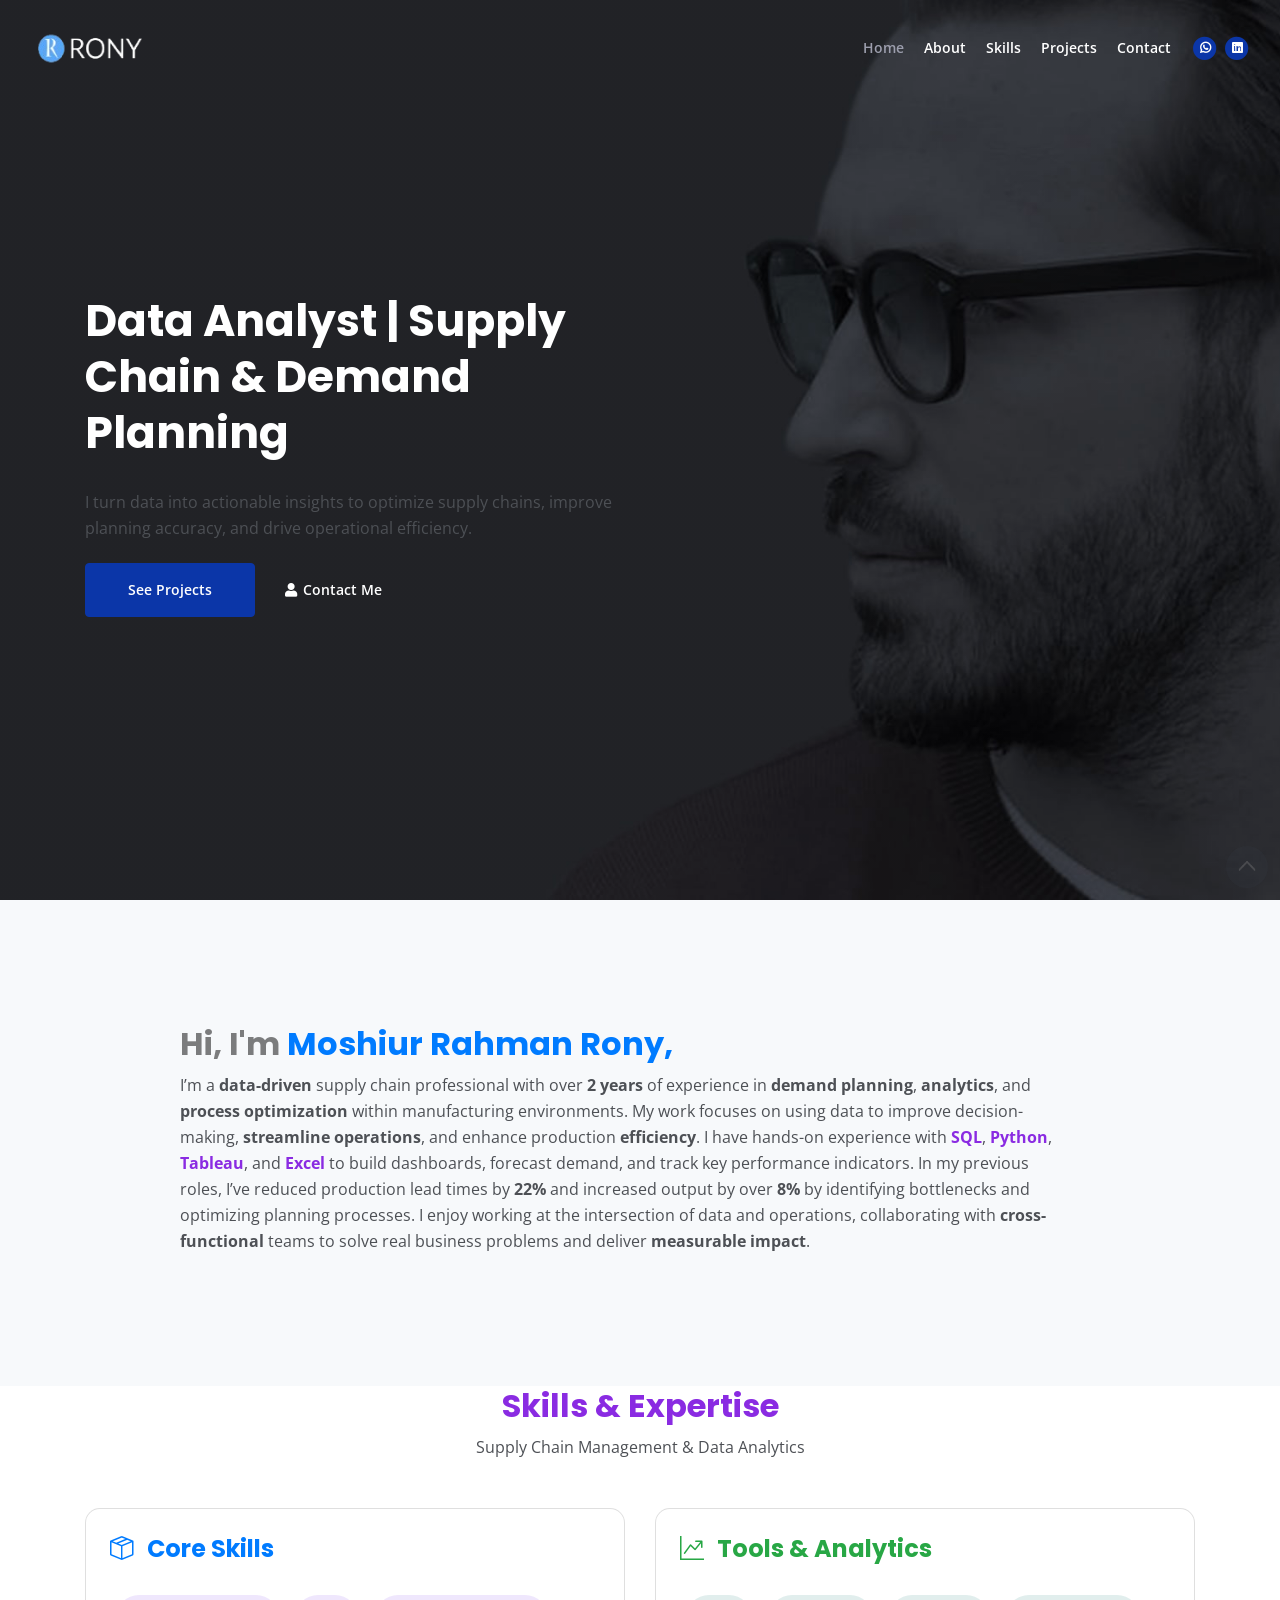
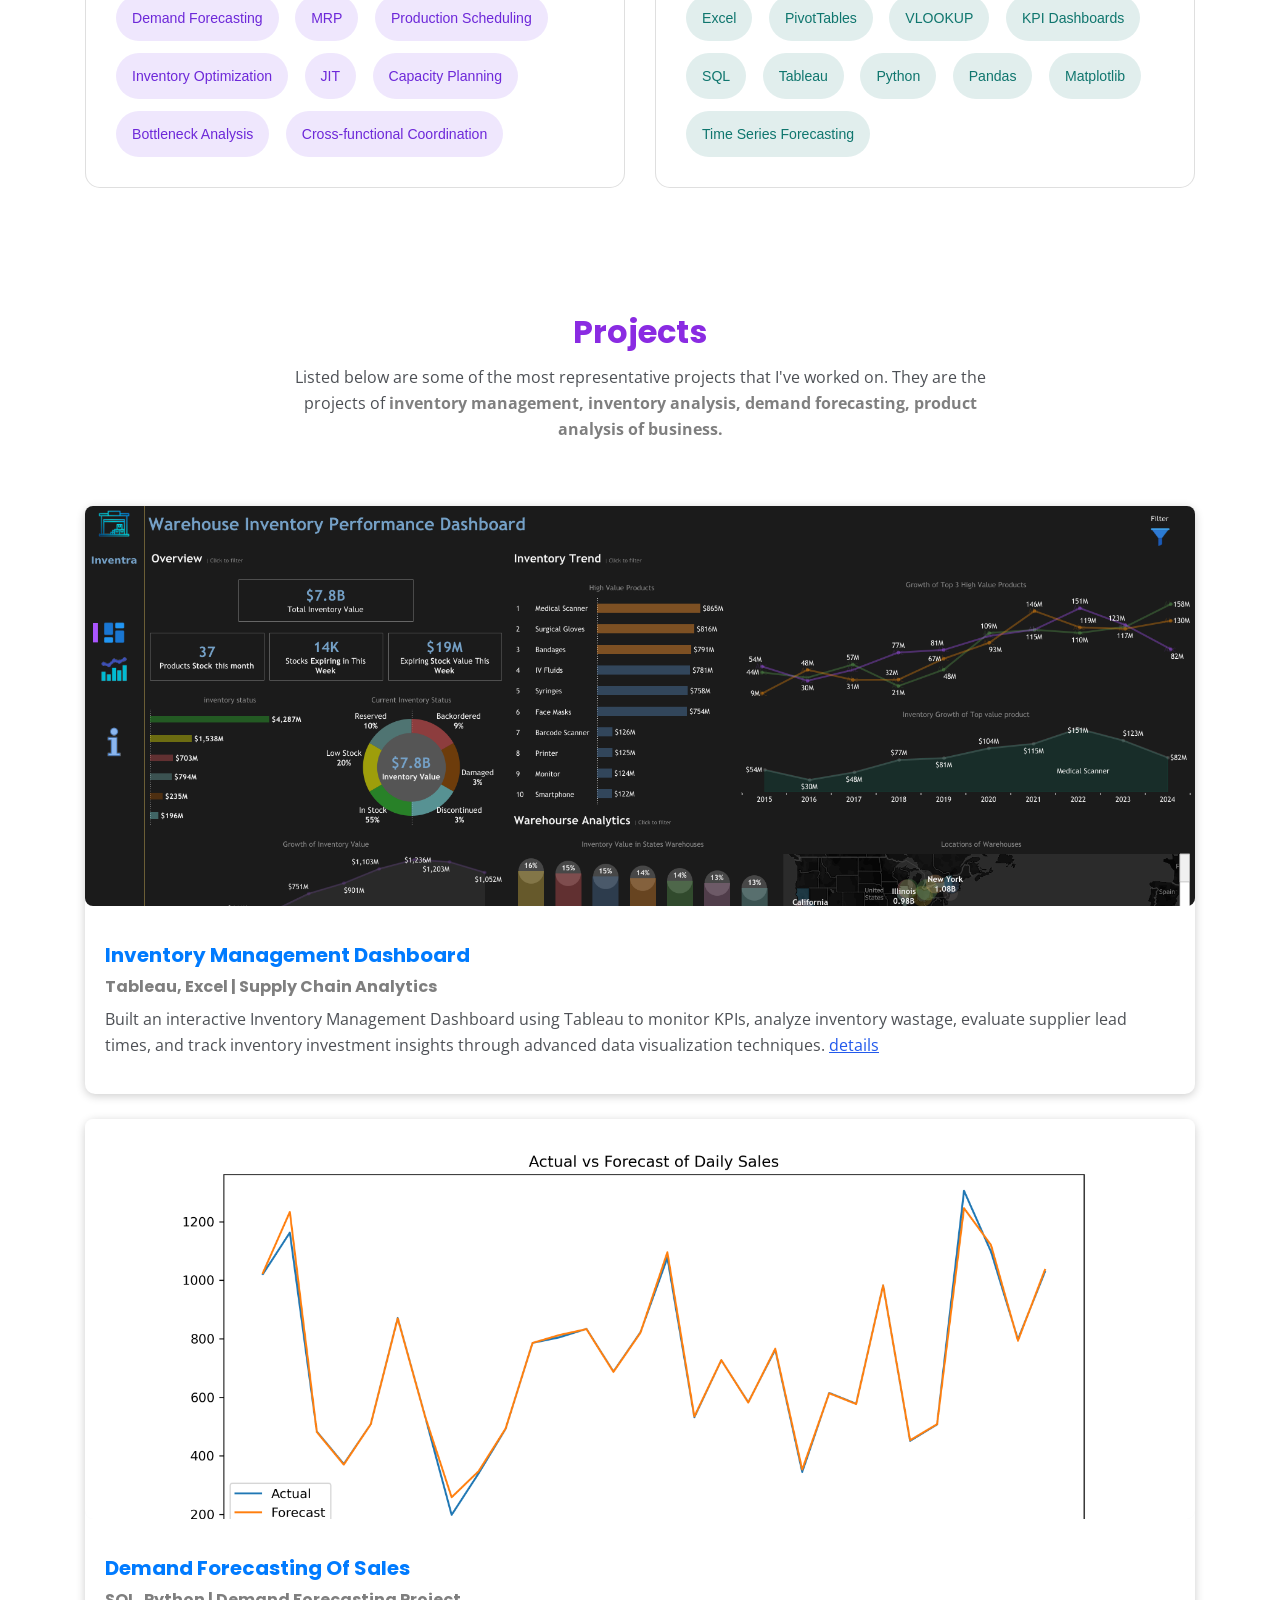
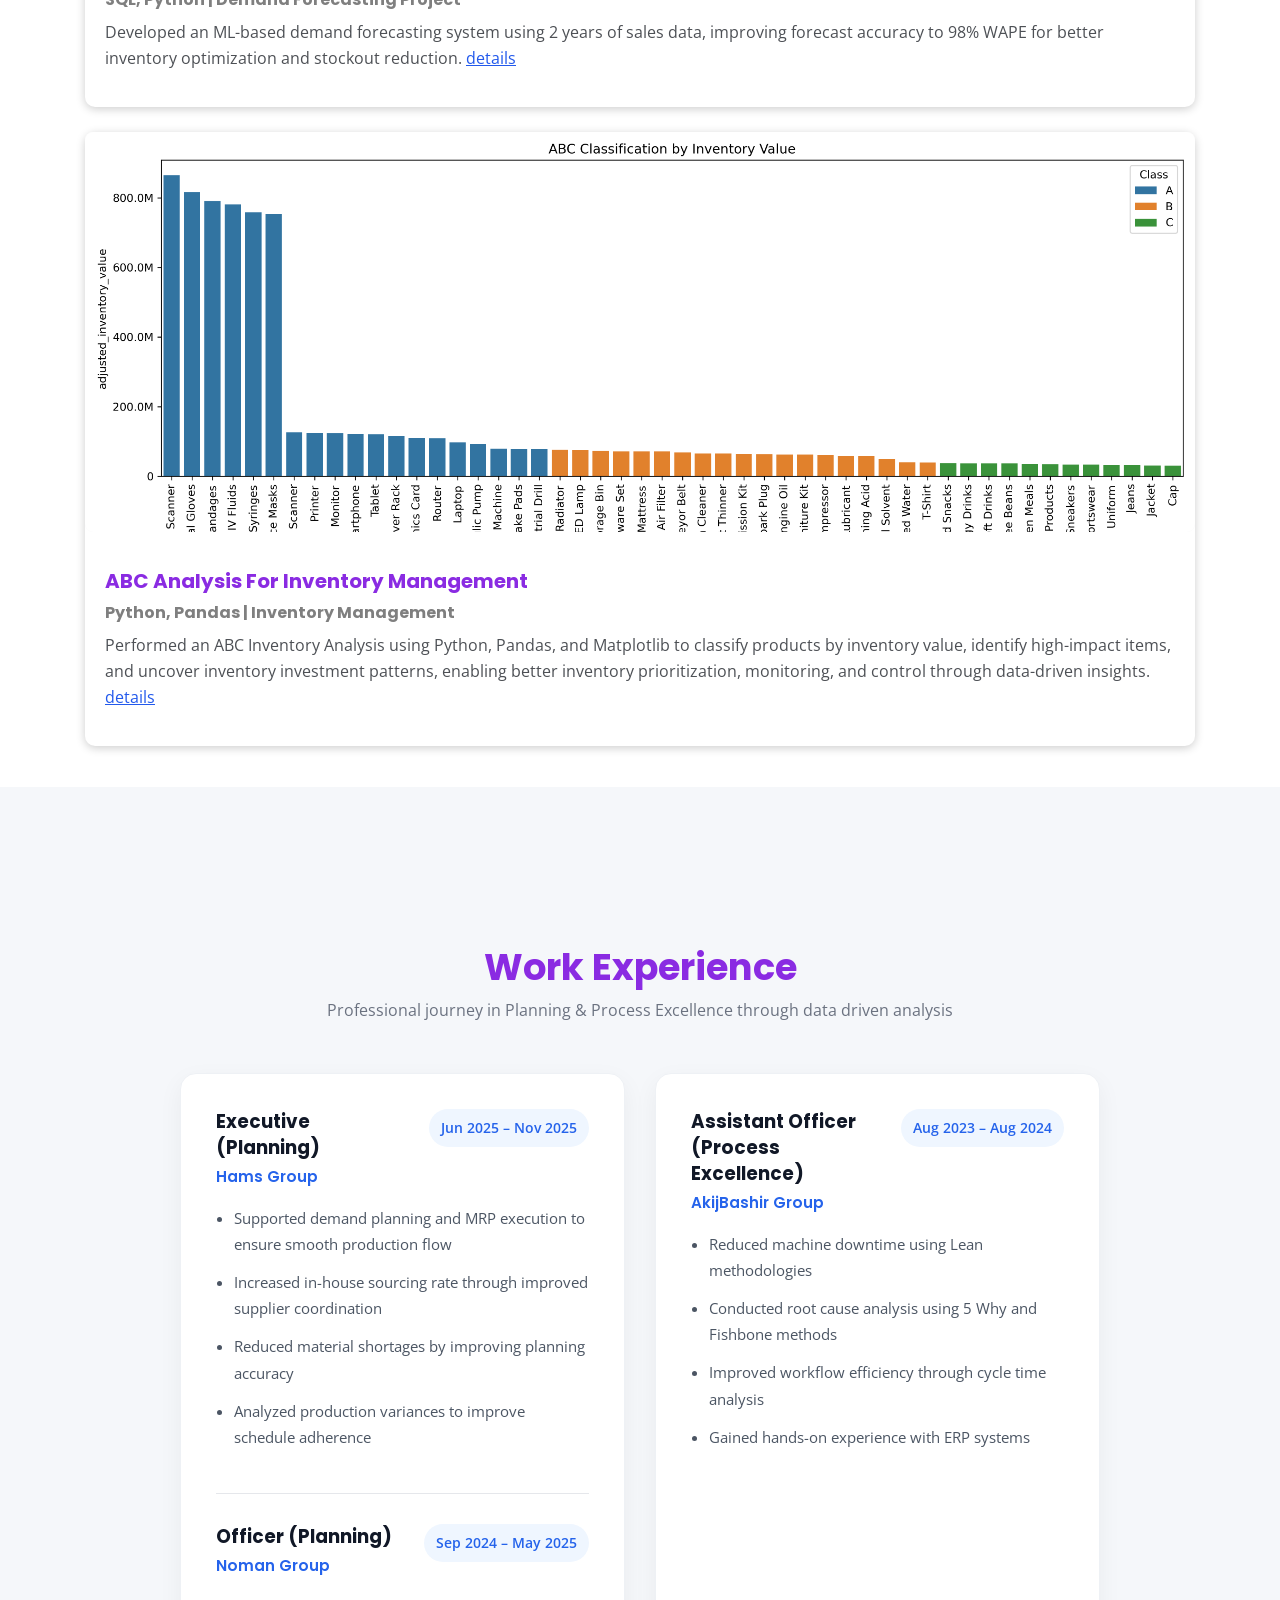
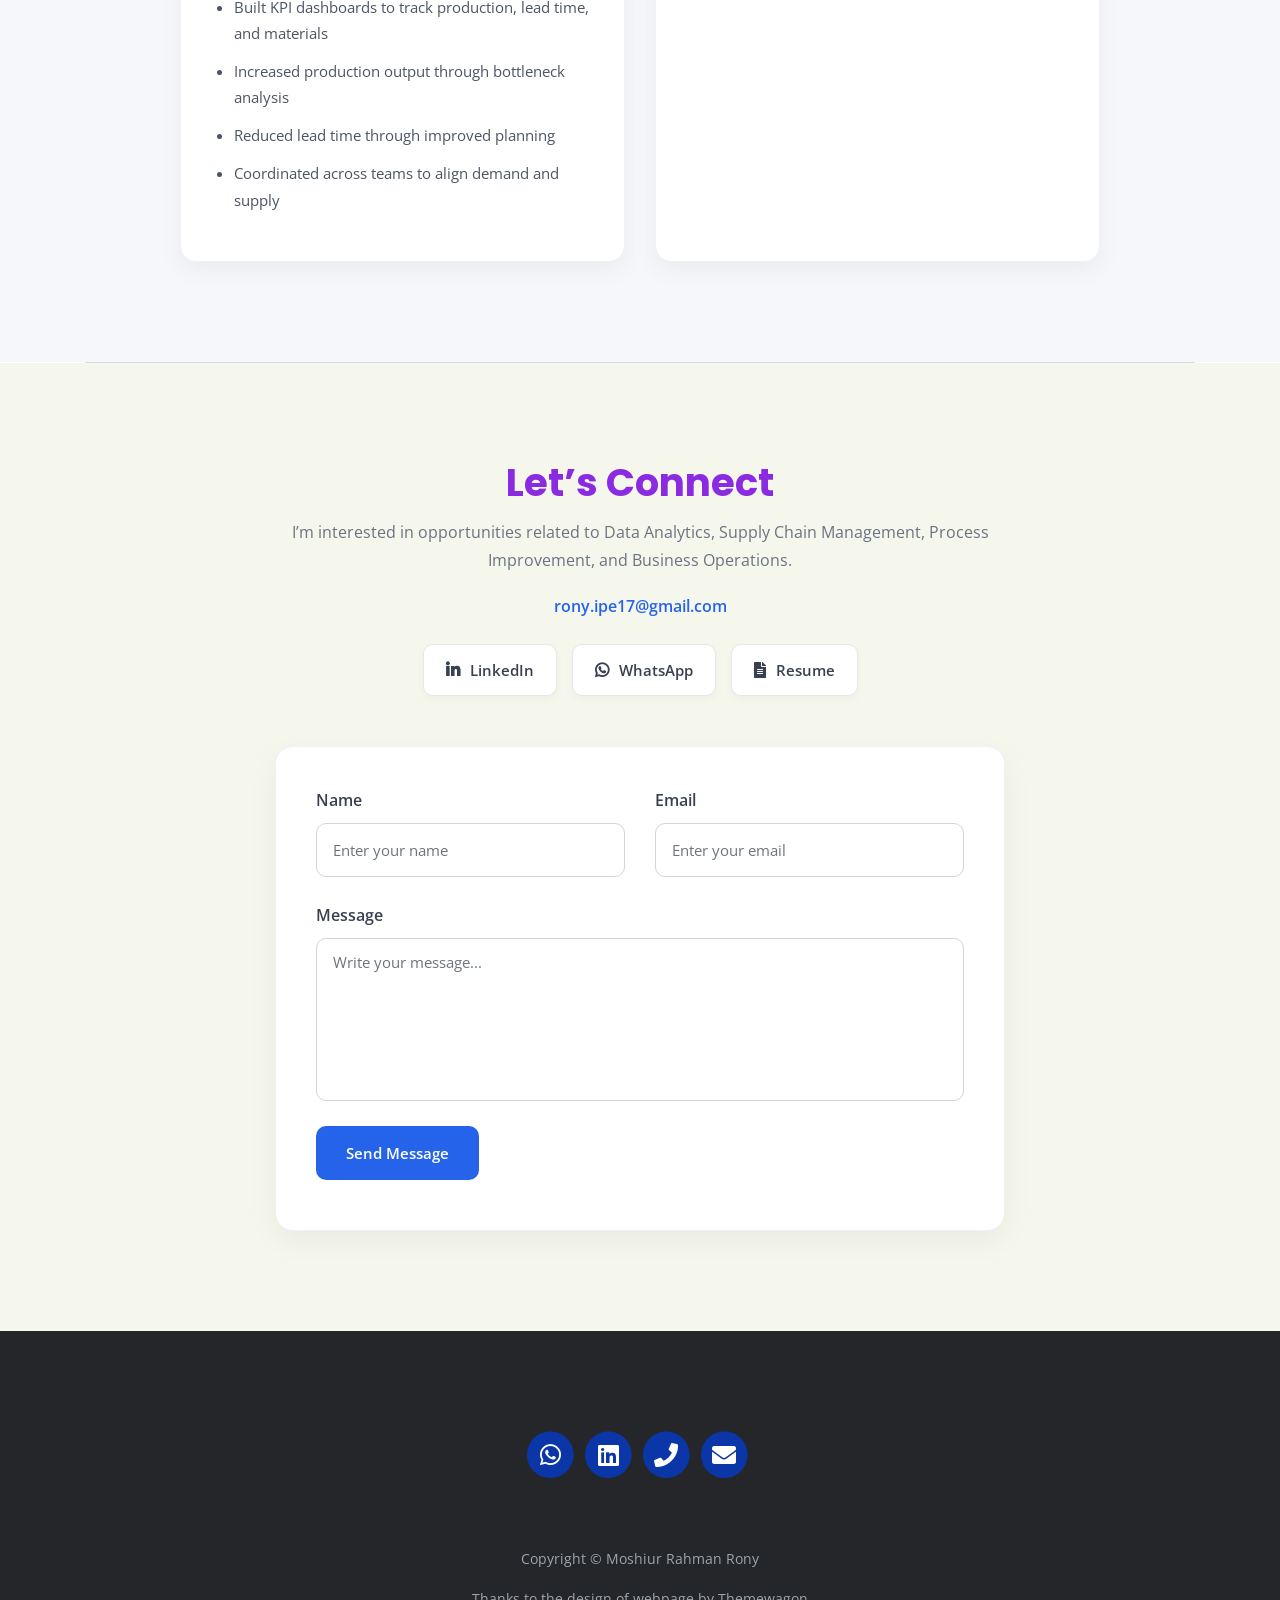
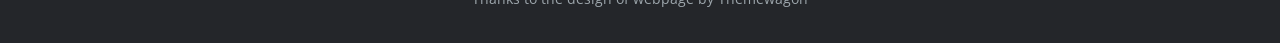
==== commit d6c2341c: "updated projects section" ====
--- a/index.html
+++ b/index.html
@@ -38,18 +38,26 @@
     />
     <link href="css/bootstrap.css" rel="stylesheet" />
     <link href="css/fontawesome-all.css" rel="stylesheet" />
+
+    <!-- Bootstrap Icons -->
+    <link
+      rel="stylesheet"
+      href="https://cdn.jsdelivr.net/npm/bootstrap-icons@1.11.3/font/bootstrap-icons.min.css"
+    />
     <link href="css/styles.css" rel="stylesheet" />
+    <link href="css/custom-styles.css" rel="stylesheet" />
 
     <!-- Favicon  -->
     <link rel="icon" href="images/favicon.png" />
   </head>
+
   <body data-spy="scroll" data-target=".fixed-top">
     <!-- Navigation -->
     <nav class="navbar navbar-expand-lg fixed-top navbar-dark">
       <div class="container">
         <!-- Image Logo -->
         <a class="navbar-brand logo-image" href="index.html"
-          ><img src="" alt="Rony"
+          ><img src="images/logo.png" alt="Rony"
         /></a>
 
         <!-- Text Logo - Use this if you don't have a graphic logo -->
@@ -77,31 +85,11 @@
               <a class="nav-link page-scroll" href="#about">About</a>
             </li>
             <li class="nav-item">
-              <a class="nav-link page-scroll" href="#services">Services</a>
+              <a class="nav-link page-scroll" href="#skills">Skills</a>
             </li>
-            <li class="nav-item dropdown">
-              <a
-                class="nav-link dropdown-toggle"
-                href="#"
-                id="dropdown01"
-                data-toggle="dropdown"
-                aria-haspopup="true"
-                aria-expanded="false"
-                >Drop</a
-              >
-              <div class="dropdown-menu" aria-labelledby="dropdown01">
-                <a class="dropdown-item page-scroll" href="project.html"
-                  >Project Details</a
-                >
-                <div class="dropdown-divider"></div>
-                <a class="dropdown-item page-scroll" href="terms.html"
-                  >Terms Conditions</a
-                >
-                <div class="dropdown-divider"></div>
-                <a class="dropdown-item page-scroll" href="privacy.html"
-                  >Privacy Policy</a
-                >
-              </div>
+
+            <li class="nav-item">
+              <a class="nav-link page-scroll" href="#projects">Projects</a>
             </li>
             <li class="nav-item">
               <a class="nav-link page-scroll" href="#contact">Contact</a>
@@ -109,15 +97,15 @@
           </ul>
           <span class="nav-item social-icons">
             <span class="fa-stack">
-              <a href="#your-link">
+              <a href="https://wa.me/8801641349168">
                 <i class="fas fa-circle fa-stack-2x"></i>
-                <i class="fab fa-facebook-f fa-stack-1x"></i>
+                <i class="fab fa-whatsapp fa-stack-1x"></i>
               </a>
             </span>
             <span class="fa-stack">
-              <a href="#your-link">
+              <a href="https://www.linkedin.com/in/rony-ipe">
                 <i class="fas fa-circle fa-stack-2x"></i>
-                <i class="fab fa-twitter fa-stack-1x"></i>
+                <i class="fab fa-linkedin fa-stack-1x"></i>
               </a>
             </span>
           </span>
@@ -129,20 +117,22 @@
     <!-- end of navbar -->
     <!-- end of navigation -->
 
-    <!-- Header -->
-    <header id="header" class="header">
+    <!--  Header -->
+    <header id="header" class="header vh-100">
       <div class="container">
         <div class="row">
           <div class="col-lg-6">
             <div class="text-container">
               <h1 class="h1-large">
-                Business Analyst | Data-Driven Supply Chain Professional
+                Data Analyst | Supply Chain & Demand Planning
               </h1>
               <p>
                 I turn data into actionable insights to optimize supply chains,
                 improve planning accuracy, and drive operational efficiency.
               </p>
-              <a class="btn-solid-lg page-scroll" href="#about">See Projects</a>
+              <a class="btn-solid-lg page-scroll" href="#projects"
+                >See Projects</a
+              >
               <a class="btn-outline-lg page-scroll" href="#contact"
                 ><i class="fas fa-user"></i>Contact Me</a
               >
@@ -161,87 +151,45 @@
     <!-- About-->
     <div id="about" class="basic-1 bg-gray">
       <div class="container">
-        <div class="row">
-          <div class="col-lg-4">
+        <div class="row justify-content-center">
+          <div class="col-lg-10">
             <div class="text-container first">
-              <h2>
-                Hi I'm Moshiur Rahman Rony,
+              <h2 class="text-black-50">
+                Hi, I'm <span class="text-primary">Moshiur Rahman Rony,</span>
                 <!-- <i class="fa-solid fa-hand"></i> -->
               </h2>
               <p>
-                I’m a data-driven supply chain professional with over 2 years of
-                experience in demand planning, analytics, and process
-                optimization within manufacturing environments. My work focuses
-                on using data to improve decision-making, streamline operations,
-                and enhance production efficiency. I have hands-on experience
-                with SQL, Python, Tableau, and Excel to build dashboards,
-                forecast demand, and track key performance indicators. In my
-                previous roles, I’ve reduced production lead times by 22% and
-                increased output by over 8% by identifying bottlenecks and
-                optimizing planning processes. I enjoy working at the
-                intersection of data and operations, collaborating with
-                cross-functional teams to solve real business problems and
-                deliver measurable impact.
+                I’m a <span class="strong-text">data-driven</span> supply chain
+                professional with over
+                <span class="strong-text">2 years</span> of experience in
+                <span class="strong-text">demand planning</span>,
+                <span class="strong-text">analytics</span>, and
+                <span class="strong-text">process optimization</span> within
+                manufacturing environments. My work focuses on using data to
+                improve decision-making,
+                <span class="strong-text">streamline operations</span>, and
+                enhance production <span class="strong-text">efficiency</span>.
+                I have hands-on experience with
+                <span class="skill-highlight">SQL</span>,
+                <span class="skill-highlight">Python</span>,
+                <span class="skill-highlight">Tableau</span>, and
+                <span class="skill-highlight">Excel</span>
+                to build dashboards, forecast demand, and track key performance
+                indicators. In my previous roles, I’ve reduced production lead
+                times by <span class="strong-text">22%</span> and increased
+                output by over <span class="strong-text">8%</span> by
+                identifying bottlenecks and optimizing planning processes. I
+                enjoy working at the intersection of data and operations,
+                collaborating with
+                <span class="strong-text">cross-functional</span> teams to solve
+                real business problems and deliver
+                <span class="strong-text">measurable impact</span>.
               </p>
             </div>
             <!-- end of text-container -->
           </div>
           <!-- end of col -->
-          <div class="col-lg-4">
-            <div class="text-container second">
-              <div class="time">Jun 2025 – Nov 2025</div>
-              <h6>Executive (Planning)</h6>
-              <ul>
-                <li>
-                  Supported demand planning and MRP execution to ensure smooth
-                  production flow
-                </li>
-                <li>
-                  Increased in-house sourcing rate through improved supplier
-                  coordination
-                </li>
-                <li>
-                  Reduced material shortages by improving planning accuracy
-                </li>
-                <li>
-                  Analyzed production variances to improve schedule adherence
-                </li>
-              </ul>
-              <div class="time">Sep 2024 – May 2025</div>
-              <h6>Officer (Planning)</h6>
-              <ul>
-                <li>
-                  Built KPI dashboards to track production, lead time, and
-                  materials
-                </li>
-                <li>Increased production output through bottleneck analysis</li>
-                <li>Reduced lead time through improved planning</li>
-                <li>Coordinated across teams to align demand and supply</li>
-              </ul>
-            </div>
-            <!-- end of text-container -->
-          </div>
-          <!-- end of col -->
-          <div class="col-lg-4">
-            <div class="text-container third">
-              <div class="time">Aug 2023 – Aug 2024</div>
-              <h6>Assistant Officer (Process Excellence)</h6>
-              <ul>
-                <li>
-                  Reduced machine downtime using Lean methodologies Conducted
-                  root cause analysis (5 Why, Fishbone)
-                </li>
-                <li>
-                  Improved workflow efficiency through cycle time analysis
-                </li>
-                <li>Gained hands-on experience with ERP systems</li>
-              </ul>
-              <!-- <div class="time">2016 - 2017</div>
-              <h6>Junior Web Designer</h6>
-              <p>Junior web designer for small web agency</p> -->
-            </div>
-            <!-- end of text-container -->
-          </div>
+
           <!-- end of col -->
         </div>
         <!-- end of row -->
@@ -252,225 +200,209 @@
     <!-- end of about -->
 
     <!-- Services -->
-    <div id="services" class="basic-2">
+
+    <!-- end of basic-2 -->
+    <!-- end of services -->
+
+    <!-- Details -->
+
+    <!-- Skills Section Start -->
+    <section id="skills">
+      <div class="container">
+        <div class="text-center mb-5">
+          <h2>Skills & Expertise</h2>
+          <p>Supply Chain Management & Data Analytics</p>
+        </div>
+
+        <div class="row g-4">
+          <!-- SCM Skills -->
+          <div class="col-lg-6">
+            <div class="card scm-card h-100">
+              <div class="card-body p-4">
+                <h4 class="scm-title mb-4 text-primary">
+                  <i class="bi bi-box-seam mr-2"></i>
+                  Core Skills
+                </h4>
+
+                <div>
+                  <span class="skill-badge scm-badge">Demand Forecasting</span>
+                  <span class="skill-badge scm-badge">MRP</span>
+                  <span class="skill-badge scm-badge"
+                    >Production Scheduling</span
+                  >
+                  <span class="skill-badge scm-badge"
+                    >Inventory Optimization</span
+                  >
+                  <span class="skill-badge scm-badge">JIT</span>
+                  <span class="skill-badge scm-badge">Capacity Planning</span>
+                  <span class="skill-badge scm-badge">Bottleneck Analysis</span>
+                  <span class="skill-badge scm-badge"
+                    >Cross-functional Coordination</span
+                  >
+                </div>
+              </div>
+            </div>
+          </div>
+
+          <!-- Data Analyst Skills -->
+          <div class="col-lg-6">
+            <div class="card data-card h-100">
+              <div class="card-body p-4">
+                <h4 class="data-title mb-4 text-success">
+                  <i class="bi bi-graph-up-arrow mr-2"></i>
+                  Tools & Analytics
+                </h4>
+
+                <div>
+                  <span class="skill-badge data-badge">Excel</span>
+                  <span class="skill-badge data-badge">PivotTables</span>
+                  <span class="skill-badge data-badge">VLOOKUP</span>
+                  <span class="skill-badge data-badge">KPI Dashboards</span>
+                  <span class="skill-badge data-badge">SQL</span>
+                  <span class="skill-badge data-badge">Tableau</span>
+                  <span class="skill-badge data-badge">Python</span>
+                  <span class="skill-badge data-badge">Pandas</span>
+                  <span class="skill-badge data-badge">Matplotlib</span>
+                  <span class="skill-badge data-badge"
+                    >Time Series Forecasting</span
+                  >
+                </div>
+              </div>
+            </div>
+          </div>
+        </div>
+      </div>
+    </section>
+    <!-- end of split -->
+    <!-- end of details -->
+
+    <!-- Projects -->
+    <div id="projects" class="basic-3">
       <div class="container">
         <div class="row">
           <div class="col-lg-12">
-            <h2 class="h2-heading">Offered services</h2>
+            <h2 class="h2-heading">projects</h2>
             <p class="p-heading">
-              Web design and development have been my bread and butter for more
-              than 5 years. During that time I've discovered that I can help
-              startups and companies with the following services
+              Listed below are some of the most representative projects that
+              I've worked on. They are the projects of
+              <span class="text-black-50 font-weight-bold"
+                >inventory management, inventory analysis, demand forecasting,
+                product analysis of business.</span
+              >
             </p>
           </div>
           <!-- end of col -->
         </div>
         <!-- end of row -->
         <div class="row">
-          <div class="col-lg-4">
-            <div class="text-box">
-              <i class="far fa-gem"></i>
-              <h4>DESIGN</h4>
-              <p>
-                Successful online projects start with good design. It
-                establishes a solid foundation for future development and allows
-                for long term growth
-              </p>
-            </div>
-            <!-- end of text-box -->
-          </div>
-          <!-- end of col -->
-          <div class="col-lg-4">
-            <div class="text-box">
-              <i class="fas fa-code"></i>
-              <h4>DEVELOPMENT</h4>
-              <p>
-                I can code my own designs or even use the customer's design as
-                base. My focus is to generate clean code that's well structured
-                for reliability
-              </p>
-            </div>
-            <!-- end of text-box -->
-          </div>
-          <!-- end of col -->
-          <div class="col-lg-4">
-            <div class="text-box">
-              <i class="fas fa-tv"></i>
-              <h4>BASIC SEO</h4>
-              <p>
-                i can setup your project to use basic SEO principles which will
-                push your project to the first page on search engines and save
-                you ads money
-              </p>
-            </div>
-            <!-- end of text-box -->
-          </div>
-          <!-- end of col -->
-        </div>
-        <!-- end of row -->
-      </div>
-      <!-- end of container -->
-    </div>
-    <!-- end of basic-2 -->
-    <!-- end of services -->
-
-    <!-- Details -->
-    <div class="split">
-      <div class="area-1"></div>
-      <!-- end of area-1 on same line and no space between comments to eliminate margin white space -->
-      <div class="area-2 bg-gray">
-        <div class="container">
-          <div class="row">
-            <div class="col-lg-12">
-              <!-- Text Container -->
-              <div class="text-container">
-                <h2>Why Work With Me</h2>
-                <p>
-                  I am a great communicator and love to invest the necessary
-                  time to understand the customer's problem very well
-                </p>
-                <h5>DESIGN TOOLS</h5>
-                <p>
-                  My favorite design tools are Photoshop and Illustrator but I
-                  can create designs in Figma, Sketch and Adobe XD too
-                </p>
-                <h5>DEVELOPMENT SKILLS</h5>
-                <p>
-                  I am familiar and work on a daily basis with HTML, CSS,
-                  JavaScript, Bootstrap and other modern frameworks
-                </p>
-
-                <div class="icons-container">
-                  <img
-                    src="images/details-icon-photoshop.png"
-                    alt="alternative"
-                  />
-                  <img
-                    src="images/details-icon-illustrator.png"
-                    alt="alternative"
-                  />
-                  <img src="images/details-icon-html.png" alt="alternative" />
-                  <img src="images/details-icon-css.png" alt="alternative" />
-                  <img
-                    src="images/details-icon-bootstrap.png"
-                    alt="alternative"
-                  />
-                  <img
-                    src="images/details-icon-javascript.png"
-                    alt="alternative"
-                  />
-                </div>
-                <!-- end of icons-container -->
-              </div>
-              <!-- end of text-container -->
-              <!-- end of text container -->
-            </div>
-            <!-- end of col -->
-          </div>
-          <!-- end of row -->
-        </div>
-        <!-- end of container -->
-      </div>
-      <!-- end of area-2 -->
-    </div>
-    <!-- end of split -->
-    <!-- end of details -->
-
-    <!-- Projects -->
-    <div id="projects" class="basic-3">
-      <div class="container">
-        <div class="row">
-          <div class="col-lg-12">
-            <h2 class="h2-heading">Delivered projects</h2>
-            <p class="p-heading">
-              Listed below are some of the most representative projects I've
-              worked on. They range from basic web design for presentation sites
-              to advanced web development for online shops
-            </p>
-          </div>
-          <!-- end of col -->
-        </div>
-        <!-- end of row -->
-        <div class="row">
+          <!-- project 1 starts -->
           <div class="col-lg-12">
             <div class="text-container">
               <div class="image-container">
-                <a href="project.html">
+                <a href="project1.html">
                   <img
                     class="img-fluid"
-                    src="images/project-1.jpg"
-                    alt="alternative"
+                    src="images/project1.png"
+                    alt="Inventory Management Dashboard"
                   />
                 </a>
               </div>
               <!-- end of image-container -->
-              <p>
-                <strong>For:</strong> Jumbotron, <strong>Project:</strong> web
-                design for their corporate websites and landing pages for
-                marketing campaigns
-                <a class="blue" href="project.html">details</a>
-              </p>
+              <div class="contents">
+                <a href="project1.html" class="text-decoration-none">
+                  <h5 class="fw-bold text-primary">
+                    Inventory Management Dashboard
+                  </h5></a
+                >
+
+                <h6 class="text-black-50 mb-2">
+                  Tableau, Excel | Supply Chain Analytics
+                </h6>
+
+                <p class="">
+                  Built an interactive Inventory Management Dashboard using
+                  Tableau to monitor KPIs, analyze inventory wastage, evaluate
+                  supplier lead times, and track inventory investment insights
+                  through advanced data visualization techniques.
+                  <a class="blue" href="project1.html">details</a>
+                </p>
+              </div>
             </div>
             <!-- end of text-container -->
+          </div>
+          <!-- project 1 end -->
+          <!-- project 2 starts -->
+          <div class="col-lg-12">
             <div class="text-container">
               <div class="image-container">
-                <a href="project.html">
+                <a href="project2.html">
                   <img
                     class="img-fluid"
-                    src="images/project-2.jpg"
-                    alt="alternative"
+                    src="images/project2/actual_vs_forecast.png"
+                    alt="Inventory Management Dashboard"
                   />
                 </a>
               </div>
               <!-- end of image-container -->
-              <p>
-                <strong>For:</strong> Carsrepo,
-                <strong>Project:</strong> designed and developed modern platform
-                for purchasing second hand cars online
-                <a class="blue" href="project.html">details</a>
-              </p>
+              <div class="contents">
+                <a href="project2.html" class="text-decoration-none">
+                  <h5 class="fw-bold text-primary">
+                    Demand Forecasting of Sales
+                  </h5></a
+                >
+
+                <h6 class="text-black-50 mb-2">
+                  SQL, Python | Demand Forecasting Project
+                </h6>
+
+                <p class="">
+                  Developed an ML-based demand forecasting system using 2 years
+                  of sales data, improving forecast accuracy to 98% WAPE for
+                  better inventory optimization and stockout reduction.
+                  <a class="blue" href="project2.html">details</a>
+                </p>
+              </div>
             </div>
             <!-- end of text-container -->
+          </div>
+          <!-- project 2 end -->
+          <!-- project 3 starts -->
+          <div class="col-lg-12">
             <div class="text-container">
               <div class="image-container">
-                <a href="project.html">
+                <a href="project3.html">
                   <img
                     class="img-fluid"
-                    src="images/project-3.jpg"
-                    alt="alternative"
+                    src="images/project3/abc-analysis_chart1.png"
+                    alt="Inventory Management Dashboard"
                   />
                 </a>
               </div>
               <!-- end of image-container -->
-              <p>
-                <strong>For:</strong> Truevideo,
-                <strong>Project:</strong> created a custom video editing and
-                upload web app for this awesome team
-                <a class="blue" href="project.html">details</a>
-              </p>
+              <div class="contents">
+                <a href="project3.html" class="text-decoration-none">
+                  <h5 class="fw-bold">
+                    ABC Analysis for Inventory Management
+                  </h5></a
+                >
+
+                <h6 class="text-black-50 mb-2">
+                  Python, Pandas | Inventory Management
+                </h6>
+
+                <p class="">
+                  Performed an ABC Inventory Analysis using Python, Pandas, and
+                  Matplotlib to classify products by inventory value, identify
+                  high-impact items, and uncover inventory investment patterns,
+                  enabling better inventory prioritization, monitoring, and
+                  control through data-driven insights.
+                  <a class="blue" href="project3.html">details</a>
+                </p>
+              </div>
             </div>
             <!-- end of text-container -->
-            <div class="text-container">
-              <div class="image-container">
-                <a href="project.html">
-                  <img
-                    class="img-fluid"
-                    src="images/project-4.jpg"
-                    alt="alternative"
-                  />
-                </a>
-              </div>
-              <!-- end of image-container -->
-              <p>
-                <strong>For:</strong> Evolosim,
-                <strong>Project:</strong> complete redesign of their corporate
-                website and platform update for their online shop
-                <a class="blue" href="project.html">details</a>
-              </p>
-            </div>
-            <!-- end of text-container -->
-          </div>
-          <!-- end of col -->
+          </div>
+          <!-- project 3 end -->
         </div>
         <!-- end of row -->
       </div>
@@ -480,233 +412,109 @@
     <!-- end of projects -->
 
     <!-- Works -->
-    <div class="basic-4">
-      <div class="container">
-        <div class="row">
-          <div class="col-lg-4">
-            <div class="text-container">
-              <div class="image-container">
-                <a href="project.html">
-                  <img
-                    class="img-fluid"
-                    src="images/work-1.jpg"
-                    alt="alternative"
-                  />
-                </a>
-              </div>
-              <!-- end of image-container -->
-              <p>
-                <strong>For:</strong> Zigoland,
-                <strong>Project:</strong> started a new website from ground up
-                for a new product
-                <a class="blue" href="project.html">details</a>
-              </p>
-            </div>
-            <!-- end of text-container -->
-          </div>
-          <!-- end of col -->
-          <div class="col-lg-4">
-            <div class="text-container">
-              <div class="image-container">
-                <a href="project.html">
-                  <img
-                    class="img-fluid"
-                    src="images/work-2.jpg"
-                    alt="alternative"
-                  />
-                </a>
-              </div>
-              <!-- end of image-container -->
-              <p>
-                <strong>For:</strong> Visodream,
-                <strong>Project:</strong> developed a new forum for the
-                Visodream community
-                <a class="blue" href="project.html">details</a>
-              </p>
-            </div>
-            <!-- end of text-container -->
-          </div>
-          <!-- end of col -->
-          <div class="col-lg-4">
-            <div class="text-container">
-              <div class="image-container">
-                <a href="project.html">
-                  <img
-                    class="img-fluid"
-                    src="images/work-3.jpg"
-                    alt="alternative"
-                  />
-                </a>
-              </div>
-              <!-- end of image-container -->
-              <p>
-                <strong>For:</strong> Primoday,
-                <strong>Project:</strong> complete redesign of their corporate
-                website and platform
-                <a class="blue" href="project.html">details</a>
-              </p>
-            </div>
-            <!-- end of text-container -->
-          </div>
-          <!-- end of col -->
-        </div>
-        <!-- end of row -->
-        <div class="row">
-          <div class="col-lg-4">
-            <div class="text-container">
-              <div class="image-container">
-                <a href="project.html">
-                  <img
-                    class="img-fluid"
-                    src="images/work-4.jpg"
-                    alt="alternative"
-                  />
-                </a>
-              </div>
-              <!-- end of image-container -->
-              <p>
-                <strong>For:</strong> Nextlite,
-                <strong>Project:</strong> created a custom video editing and
-                upload web app <a class="blue" href="project.html">details</a>
-              </p>
-            </div>
-            <!-- end of text-container -->
-          </div>
-          <!-- end of col -->
-          <div class="col-lg-4">
-            <div class="text-container">
-              <div class="image-container">
-                <a href="project.html">
-                  <img
-                    class="img-fluid"
-                    src="images/work-5.jpg"
-                    alt="alternative"
-                  />
-                </a>
-              </div>
-              <!-- end of image-container -->
-              <p>
-                <strong>For:</strong> Syncnow, <strong>Project:</strong> web
-                design for their corporate websites and landing pages
-                <a class="blue" href="project.html">details</a>
-              </p>
-            </div>
-            <!-- end of text-container -->
-          </div>
-          <!-- end of col -->
-          <div class="col-lg-4">
-            <div class="text-container">
-              <div class="image-container">
-                <a href="project.html">
-                  <img
-                    class="img-fluid"
-                    src="images/work-6.jpg"
-                    alt="alternative"
-                  />
-                </a>
-              </div>
-              <!-- end of image-container -->
-              <p>
-                <strong>For:</strong> Shifter, <strong>Project:</strong> started
-                a new website from ground up for a new product
-                <a class="blue" href="project.html">details</a>
-              </p>
-            </div>
-            <!-- end of text-container -->
-          </div>
-          <!-- end of col -->
-        </div>
-        <!-- end of row -->
-      </div>
-      <!-- end of container -->
+    <!-- Work Experience -->
+    <div id="work" class="work-section">
+      <div class="container">
+        <!-- Section Title -->
+        <div class="section-title text-center">
+          <h2>Work Experience</h2>
+          <p>
+            Professional journey in Planning & Process Excellence through data
+            driven analysis
+          </p>
+        </div>
+
+        <!-- Experience Row -->
+        <div class="row justify-content-center g-4">
+          <!-- Card 1 -->
+          <div class="col-lg-5 col-md-6">
+            <div class="experience-card">
+              <!-- Experience Item -->
+              <div class="experience-item">
+                <div class="experience-header">
+                  <div>
+                    <h5>Executive (Planning)</h5>
+                    <h6>Hams Group</h6>
+                  </div>
+
+                  <span class="experience-date"> Jun 2025 – Nov 2025 </span>
+                </div>
+
+                <ul>
+                  <li>
+                    Supported demand planning and MRP execution to ensure smooth
+                    production flow
+                  </li>
+                  <li>
+                    Increased in-house sourcing rate through improved supplier
+                    coordination
+                  </li>
+                  <li>
+                    Reduced material shortages by improving planning accuracy
+                  </li>
+                  <li>
+                    Analyzed production variances to improve schedule adherence
+                  </li>
+                </ul>
+              </div>
+
+              <!-- Experience Item -->
+              <div class="experience-item last-item">
+                <div class="experience-header">
+                  <div>
+                    <h5>Officer (Planning)</h5>
+                    <h6>Noman Group</h6>
+                  </div>
+
+                  <span class="experience-date"> Sep 2024 – May 2025 </span>
+                </div>
+
+                <ul>
+                  <li>
+                    Built KPI dashboards to track production, lead time, and
+                    materials
+                  </li>
+                  <li>
+                    Increased production output through bottleneck analysis
+                  </li>
+                  <li>Reduced lead time through improved planning</li>
+                  <li>Coordinated across teams to align demand and supply</li>
+                </ul>
+              </div>
+            </div>
+          </div>
+
+          <!-- Card 2 -->
+          <div class="col-lg-5 col-md-6">
+            <div class="experience-card">
+              <div class="experience-item last-item">
+                <div class="experience-header">
+                  <div>
+                    <h5>Assistant Officer (Process Excellence)</h5>
+                    <h6>AkijBashir Group</h6>
+                  </div>
+
+                  <span class="experience-date"> Aug 2023 – Aug 2024 </span>
+                </div>
+
+                <ul>
+                  <li>Reduced machine downtime using Lean methodologies</li>
+                  <li>
+                    Conducted root cause analysis using 5 Why and Fishbone
+                    methods
+                  </li>
+                  <li>
+                    Improved workflow efficiency through cycle time analysis
+                  </li>
+                  <li>Gained hands-on experience with ERP systems</li>
+                </ul>
+              </div>
+            </div>
+          </div>
+        </div>
+      </div>
     </div>
-    <!-- end of basic-4 -->
     <!-- end of works -->
-
-    <!-- Testimonials -->
-    <div class="cards-1">
-      <div class="container">
-        <div class="row">
-          <div class="col-lg-12">
-            <h2 class="h2-heading">
-              A few words from people that chose to work with me
-            </h2>
-          </div>
-          <!-- end of col -->
-        </div>
-        <!-- end of row -->
-        <div class="row">
-          <div class="col-lg-12">
-            <!-- Card -->
-            <div class="card">
-              <div class="card-body">
-                <p class="testimonial-text">
-                  “Mark is a skilled developer which will do everything possible
-                  to deliver the project on time and I really appreciate that”
-                </p>
-                <div class="details">
-                  <img src="images/testimonial-1.jpg" alt="alternative" />
-                  <div class="text">
-                    <div class="testimonial-author">Samantha Bloom</div>
-                    <div class="occupation">Team Leader - Syncnow</div>
-                  </div>
-                  <!-- end of text -->
-                </div>
-                <!-- end of testimonial-details -->
-              </div>
-            </div>
-            <!-- end of card -->
-
-            <!-- Card -->
-            <div class="card">
-              <div class="card-body">
-                <p class="testimonial-text">
-                  “Loved to work with Mark he's such an awesome developer with
-                  great attention to details. He also has a great eye for
-                  design”
-                </p>
-                <div class="details">
-                  <img src="images/testimonial-2.jpg" alt="alternative" />
-                  <div class="text">
-                    <div class="testimonial-author">John Rowling</div>
-                    <div class="occupation">Marketing Manager - Nexlite</div>
-                  </div>
-                  <!-- end of text -->
-                </div>
-                <!-- end of testimonial-details -->
-              </div>
-            </div>
-            <!-- end of card -->
-
-            <!-- Card -->
-            <div class="card">
-              <div class="card-body">
-                <p class="testimonial-text">
-                  “So glad we started working with Mark. We've used many times
-                  his design and development skills for our inhouse online
-                  projects”
-                </p>
-                <div class="details">
-                  <img src="images/testimonial-3.jpg" alt="alternative" />
-                  <div class="text">
-                    <div class="testimonial-author">Lana Smith</div>
-                    <div class="occupation">General Manager - Shifter</div>
-                  </div>
-                  <!-- end of text -->
-                </div>
-                <!-- end of testimonial-details -->
-              </div>
-            </div>
-            <!-- end of card -->
-          </div>
-          <!-- end of col -->
-        </div>
-        <!-- end of row -->
-      </div>
-      <!-- end of container -->
-    </div>
-    <!-- end of cards-1 -->
-    <!-- end of testimonials -->
 
     <!-- Section Divider -->
     <div class="container">
@@ -721,227 +529,126 @@
     <!-- end of container -->
     <!-- end of section divider -->
 
-    <!-- Questions -->
-    <div class="accordion-1">
-      <div class="container">
-        <div class="row">
-          <div class="col-lg-12">
-            <h2 class="h2-heading">Frequent questions</h2>
-          </div>
-          <!-- end of col -->
-        </div>
-        <!-- end of row -->
-        <div class="row">
-          <div class="col-lg-12">
-            <div class="accordion" id="accordionExample">
-              <div class="card">
-                <div class="card-header" id="headingOne">
-                  <button
-                    class="btn btn-link btn-block text-left"
-                    type="button"
-                    data-toggle="collapse"
-                    data-target="#collapseOne"
-                    aria-expanded="true"
-                    aria-controls="collapseOne"
-                  >
-                    How can I contact you and quickly get a quote for my online
-                    project?
-                  </button>
-                </div>
-                <div
-                  id="collapseOne"
-                  class="collapse show"
-                  aria-labelledby="headingOne"
-                  data-parent="#accordionExample"
-                >
-                  <div class="card-body">
-                    The best way to reach me is through the contact form of by
-                    messaging me on my social media accounts. For a fast quote
-                    make sure your provide many project details
+    <!-- Contact -->
+
+    <!-- Contact Section -->
+    <div id="contact" class="contact-section">
+      <div class="container">
+        <!-- Section Header -->
+        <div class="section-header text-center">
+          <h2>Let’s Connect</h2>
+
+          <p>
+            I’m interested in opportunities related to Data Analytics, Supply
+            Chain Management, Process Improvement, and Business Operations.
+          </p>
+
+          <!-- Email -->
+          <div class="contact-email">
+            <a href="mailto:rony.ipe17@gmail.com"> rony.ipe17@gmail.com </a>
+          </div>
+
+          <!-- Professional Links -->
+          <div class="professional-links">
+            <a
+              href="https://linkedin.com/in/rony-ipe"
+              target="_blank"
+              class="profile-link"
+            >
+              <i class="fab fa-linkedin-in"></i>
+              LinkedIn
+            </a>
+
+            <!-- <a
+              href="https://github.com/yourprofile"
+              target="_blank"
+              class="profile-link"
+            >
+              <i class="fab fa-github"></i>
+              GitHub
+            </a> -->
+            <a
+              href="https://wa.me/8801641349168"
+              target="_blank"
+              class="profile-link"
+            >
+              <i class="fab fa-whatsapp"></i>
+              WhatsApp
+            </a>
+
+            <a
+              href="assets/files/resume.pdf"
+              target="_blank"
+              class="profile-link"
+            >
+              <i class="fas fa-file-alt"></i>
+              Resume
+            </a>
+          </div>
+        </div>
+
+        <!-- Contact Form -->
+        <div class="row justify-content-center">
+          <div class="col-lg-8">
+            <div class="contact-card">
+              <form
+                id="contactForm"
+                action="https://formspree.io/f/xredwjbj"
+                method="POST"
+              >
+                <div class="row">
+                  <!-- Name -->
+                  <div class="col-md-6">
+                    <div class="form-group">
+                      <label>Name</label>
+
+                      <input
+                        type="text"
+                        name="name"
+                        class="form-control"
+                        placeholder="Enter your name"
+                        required
+                      />
+                    </div>
+                  </div>
+
+                  <!-- Email -->
+                  <div class="col-md-6">
+                    <div class="form-group">
+                      <label>Email</label>
+
+                      <input
+                        type="email"
+                        name="email"
+                        class="form-control"
+                        placeholder="Enter your email"
+                        required
+                      />
+                    </div>
                   </div>
                 </div>
-              </div>
-              <div class="card">
-                <div class="card-header" id="headingTwo">
-                  <button
-                    class="btn btn-link btn-block text-left collapsed"
-                    type="button"
-                    data-toggle="collapse"
-                    data-target="#collapseTwo"
-                    aria-expanded="false"
-                    aria-controls="collapseTwo"
-                  >
-                    Do you create designs from the ground up or you are using
-                    themes?
-                  </button>
+
+                <!-- Message -->
+                <div class="form-group">
+                  <label>Message</label>
+
+                  <textarea
+                    name="message"
+                    class="form-control"
+                    rows="6"
+                    placeholder="Write your message..."
+                    required
+                  ></textarea>
                 </div>
-                <div
-                  id="collapseTwo"
-                  class="collapse"
-                  aria-labelledby="headingTwo"
-                  data-parent="#accordionExample"
-                >
-                  <div class="card-body">
-                    The best way to reach me is through the contact form of by
-                    messaging me on my social media accounts. For a fast quote
-                    make sure your provide many project details
-                  </div>
-                </div>
-              </div>
-              <div class="card">
-                <div class="card-header" id="headingThree">
-                  <button
-                    class="btn btn-link btn-block text-left collapsed"
-                    type="button"
-                    data-toggle="collapse"
-                    data-target="#collapseThree"
-                    aria-expanded="false"
-                    aria-controls="collapseThree"
-                  >
-                    Will I receive any included maintenance or warranty after
-                    project delivery?
-                  </button>
-                </div>
-                <div
-                  id="collapseThree"
-                  class="collapse"
-                  aria-labelledby="headingThree"
-                  data-parent="#accordionExample"
-                >
-                  <div class="card-body">
-                    The best way to reach me is through the contact form of by
-                    messaging me on my social media accounts. For a fast quote
-                    make sure your provide many project details
-                  </div>
-                </div>
-              </div>
-              <div class="card">
-                <div class="card-header" id="headingFour">
-                  <button
-                    class="btn btn-link btn-block text-left collapsed"
-                    type="button"
-                    data-toggle="collapse"
-                    data-target="#collapseFour"
-                    aria-expanded="false"
-                    aria-controls="collapseFour"
-                  >
-                    If something goes wrong with the project can I have my money
-                    back?
-                  </button>
-                </div>
-                <div
-                  id="collapseFour"
-                  class="collapse"
-                  aria-labelledby="headingFour"
-                  data-parent="#accordionExample"
-                >
-                  <div class="card-body">
-                    The best way to reach me is through the contact form of by
-                    messaging me on my social media accounts. For a fast quote
-                    make sure your provide many project details
-                  </div>
-                </div>
-              </div>
-              <div class="card">
-                <div class="card-header" id="headingFive">
-                  <button
-                    class="btn btn-link btn-block text-left collapsed"
-                    type="button"
-                    data-toggle="collapse"
-                    data-target="#collapseFive"
-                    aria-expanded="false"
-                    aria-controls="collapseFive"
-                  >
-                    What's your preferred method of payment and do you need an
-                    advance?
-                  </button>
-                </div>
-                <div
-                  id="collapseFive"
-                  class="collapse"
-                  aria-labelledby="headingFive"
-                  data-parent="#accordionExample"
-                >
-                  <div class="card-body">
-                    The best way to reach me is through the contact form of by
-                    messaging me on my social media accounts. For a fast quote
-                    make sure your provide many project details
-                  </div>
-                </div>
-              </div>
-            </div>
-            <!-- end of accordion -->
-          </div>
-          <!-- end of col -->
-        </div>
-        <!-- end of row -->
-      </div>
-      <!-- end of container -->
-    </div>
-    <!-- end of accordion-1 -->
-    <!-- end of questions -->
-
-    <!-- Contact -->
-    <div id="contact" class="form-1 bg-gray">
-      <div class="container">
-        <div class="row">
-          <div class="col-lg-12">
-            <h2>Contact details</h2>
-            <p class="p-heading">
-              For any type of online project please don't hesitate to get in
-              touch with me. The fastest way is to send me your message using
-              the following email
-              <a class="blue no-line" href="#your-link">contact@domain.com</a>
-            </p>
-          </div>
-          <!-- end of col -->
-        </div>
-        <!-- end of row -->
-        <div class="row">
-          <div class="col-lg-12">
-            <!-- Contact Form -->
-            <form id="contactForm">
-              <div class="form-group">
-                <input
-                  type="text"
-                  class="form-control-input"
-                  id="cname"
-                  required
-                />
-                <label class="label-control" for="cname">Name</label>
-              </div>
-              <div class="form-group">
-                <input
-                  type="email"
-                  class="form-control-input"
-                  id="cemail"
-                  required
-                />
-                <label class="label-control" for="cemail">Email</label>
-              </div>
-              <div class="form-group">
-                <textarea
-                  class="form-control-textarea"
-                  id="cmessage"
-                  required
-                ></textarea>
-                <label class="label-control" for="cmessage"
-                  >Project details</label
-                >
-              </div>
-              <div class="form-group">
-                <button type="submit" class="form-control-submit-button">
-                  Submit
-                </button>
-              </div>
-            </form>
-            <!-- end of contact form -->
-          </div>
-          <!-- end of col -->
-        </div>
-        <!-- end of row -->
-      </div>
-      <!-- end of container -->
+
+                <!-- Button -->
+                <button type="submit" class="btn-contact">Send Message</button>
+                <div id="form-status"></div>
+              </form>
+            </div>
+          </div>
+        </div>
+      </div>
     </div>
     <!-- end of form-1 -->
     <!-- end of contact -->
@@ -953,33 +660,33 @@
           <div class="col-lg-12">
             <div class="social-container">
               <span class="fa-stack">
-                <a href="#your-link">
+                <a href="https://wa.me/8801641349168">
                   <i class="fas fa-circle fa-stack-2x"></i>
-                  <i class="fab fa-facebook-f fa-stack-1x"></i>
+                  <i class="fab fa-whatsapp fa-stack-1x"></i>
                 </a>
               </span>
               <span class="fa-stack">
-                <a href="#your-link">
+                <a href="https://www.linkedin.com/in/rony-ipe">
                   <i class="fas fa-circle fa-stack-2x"></i>
-                  <i class="fab fa-twitter fa-stack-1x"></i>
+                  <i class="fab fa-linkedin fa-stack-1x"></i>
                 </a>
               </span>
-              <span class="fa-stack">
+              <!-- <span class="fa-stack">
                 <a href="#your-link">
                   <i class="fas fa-circle fa-stack-2x"></i>
                   <i class="fab fa-pinterest-p fa-stack-1x"></i>
                 </a>
-              </span>
+              </span> -->
               <span class="fa-stack">
-                <a href="#your-link">
+                <a href="tel:+8801641349168">
                   <i class="fas fa-circle fa-stack-2x"></i>
-                  <i class="fab fa-instagram fa-stack-1x"></i>
+                  <i class="fas fa-phone fa-stack-1x"></i>
                 </a>
               </span>
               <span class="fa-stack">
-                <a href="#your-link">
+                <a href="mailto:rony.ipe17@gmail.com">
                   <i class="fas fa-circle fa-stack-2x"></i>
-                  <i class="fab fa-youtube fa-stack-1x"></i>
+                  <i class="fas fa-envelope fa-stack-1x"></i>
                 </a>
               </span>
             </div>
@@ -1000,7 +707,8 @@
         <div class="row">
           <div class="col-lg-12">
             <p class="p-small">
-              Copyright © <a class="no-line" href="#your-link">Your name</a>
+              Copyright ©
+              <a class="no-line" href="index.html">Moshiur Rahman Rony</a>
             </p>
           </div>
           <!-- end of col -->
@@ -1013,8 +721,8 @@
         <div class="row">
           <div class="col-lg-12">
             <p class="p-small">
-              Distributed By
-              <a class="no-line" href="https://themewagon.com/">Themewagon</a>
+              Thanks to the design of webpage by
+              <a class="no-line" href="">Themewagon</a>
             </p>
           </div>
           <!-- end of col -->
@@ -1027,6 +735,7 @@
     <!-- end of copyright -->
 
     <!-- Scripts -->
+
     <script src="js/jquery.min.js"></script>
     <!-- jQuery for Bootstrap's JavaScript plugins -->
     <script src="js/bootstrap.min.js"></script>
--- a/css/styles.css
+++ b/css/styles.css
@@ -29,1252 +29,1250 @@
 - Body text - dark gray #4d5055
 ******************************************/
 
-
 /**************************/
 /*     General Styles     */
 /**************************/
 body,
 html {
-    width: 100%;
-	height: 100%;
-}
-
-body, p {
-	color: #4d5055; 
-	font: 400 1rem/1.625rem "Open Sans", sans-serif;
+  width: 100%;
+  height: 100%;
+}
+
+body,
+p {
+  color: #4d5055;
+  font:
+    400 1rem/1.625rem "Open Sans",
+    sans-serif;
+}
+
+h1,
+h2,
+h3,
+h4,
+h5,
+h6 {
+  color: blueviolet;
+  text-transform: capitalize;
+  /* text-align: center; */
 }
 
 h1 {
-	color: #24262a;
-	font-weight: 700;
-	font-size: 2.5rem;
-	line-height: 3.25rem;
-	font-family: "Poppins"
+  font-weight: 700;
+  font-size: 1.5rem;
+  line-height: 2.25rem;
+  font-family: "Poppins";
 }
 
 h2 {
-	color: #24262a;
-	font-weight: 700;
-	font-size: 2rem;
-	line-height: 2.5rem;
-	font-family: "Poppins"
+  font-weight: 700;
+  font-size: 2rem;
+  line-height: 2.5rem;
+  font-family: "Poppins";
 }
 
 h3 {
-	color: #24262a;
-	font-weight: 700;
-	font-size: 1.75rem;
-	line-height: 2.25rem;
-	font-family: "Poppins"
+  font-weight: 700;
+  font-size: 1.75rem;
+  line-height: 2.25rem;
+  font-family: "Poppins";
 }
 
 h4 {
-	color: #24262a;
-	font-weight: 700;
-	font-size: 1.5rem;
-	line-height: 2rem;
-	font-family: "Poppins"
+  font-weight: 700;
+  font-size: 1.5rem;
+  line-height: 2rem;
+  font-family: "Poppins";
 }
 
 h5 {
-	color: #24262a;
-	font-weight: 700;
-	font-size: 1.25rem;
-	line-height: 1.625rem;
-	font-family: "Poppins"
+  font-weight: 700;
+  font-size: 1.25rem;
+  line-height: 1.625rem;
+  font-family: "Poppins";
 }
 
 h6 {
-	color: #24262a;
-	font-weight: 700;
-	font-size: 1rem;
-	line-height: 1.375rem;
-	font-family: "Poppins"
+  font-weight: 700;
+  font-size: 1rem;
+  line-height: 1.375rem;
+  font-family: "Poppins";
 }
 
 .p-large {
-	font-size: 1.125rem;
-	line-height: 1.75rem;
+  font-size: 1.125rem;
+  line-height: 1.75rem;
 }
 
 .p-small {
-	font-size: 0.875rem;
-	line-height: 1.5rem;
+  font-size: 0.875rem;
+  line-height: 1.5rem;
 }
 
 .testimonial-text {
-	font-style: italic;
+  font-style: italic;
 }
 
 .testimonial-author {
-	font-weight: 700;
-	font-size: 1rem;
-	line-height: 1.5rem;
+  font-weight: 700;
+  font-size: 1rem;
+  line-height: 1.5rem;
 }
 
 .li-space-lg li {
-	margin-bottom: 0.5rem;
+  margin-bottom: 0.5rem;
 }
 
 a {
-	color: #4d5055;
-	text-decoration: underline;
+  color: #4d5055;
+  text-decoration: underline;
 }
 
 a:hover {
-	color: #4d5055;
-	text-decoration: underline;
+  color: #4d5055;
+  text-decoration: underline;
 }
 
 .no-line {
-	text-decoration: none;
+  text-decoration: none;
 }
 
 .no-line:hover {
-	text-decoration: none;
+  text-decoration: none;
 }
 
 .blue {
-	color: #2259ec;
+  color: #2259ec;
 }
 
 .bg-gray {
-	background-color: #f7f9fb;
+  background-color: #f7f9fb;
 }
 
 .section-divider {
-	display: block;
-	height: 1px;
-	margin: 0;
-	border: none;
-	background-color: #d3dae2;
+  display: block;
+  height: 1px;
+  margin: 0;
+  border: none;
+  background-color: #d3dae2;
 }
 
 .btn-solid-reg {
-	display: inline-block;
-	padding: 1.375rem 2.25rem 1.375rem 2.25rem;
-	border: 1px solid #0b36a8;
-	background-color: #0b36a8;
-	color: #ffffff;
-	font-weight: 600;
-	font-size: 0.875rem;
-	line-height: 0;
-	text-decoration: none;
-	transition: all 0.2s;
+  display: inline-block;
+  padding: 1.375rem 2.25rem 1.375rem 2.25rem;
+  border: 1px solid #0b36a8;
+  background-color: #0b36a8;
+  color: #ffffff;
+  font-weight: 600;
+  font-size: 0.875rem;
+  line-height: 0;
+  text-decoration: none;
+  transition: all 0.2s;
 }
 
 .btn-solid-reg:hover {
-	background-color: transparent;
-	color: #0b36a8; /* needs to stay here because of the color property of a tag */
-	text-decoration: none;
+  background-color: transparent;
+  color: #0b36a8; /* needs to stay here because of the color property of a tag */
+  text-decoration: none;
 }
 
 .btn-solid-lg {
-	display: inline-block;
-	padding: 1.625rem 2.625rem 1.625rem 2.625rem;
-	border: 1px solid #0b36a8;
-	background-color: #0b36a8;
-	color: #ffffff;
-	font-weight: 600;
-	font-size: 0.875rem;
-	line-height: 0;
-	text-decoration: none;
-	transition: all 0.2s;
+  display: inline-block;
+  padding: 1.625rem 2.625rem 1.625rem 2.625rem;
+  border: 1px solid #0b36a8;
+  background-color: #0b36a8;
+  color: #ffffff;
+  font-weight: 600;
+  font-size: 0.875rem;
+  line-height: 0;
+  text-decoration: none;
+  transition: all 0.2s;
 }
 
 .btn-solid-lg:hover {
-	background-color: transparent;
-	color: #0b36a8; /* needs to stay here because of the color property of a tag */
-	text-decoration: none;
+  background-color: transparent;
+  color: #0b36a8; /* needs to stay here because of the color property of a tag */
+  text-decoration: none;
 }
 
 .btn-outline-reg {
-	display: inline-block;
-	padding: 1.375rem 2.25rem 1.375rem 2.25rem;
-	border: 1px solid #24262a;
-	background-color: transparent;
-	color: #24262a;
-	font-weight: 600;
-	font-size: 0.875rem;
-	line-height: 0;
-	text-decoration: none;
-	transition: all 0.2s;
+  display: inline-block;
+  padding: 1.375rem 2.25rem 1.375rem 2.25rem;
+  border: 1px solid #24262a;
+  background-color: transparent;
+  color: #24262a;
+  font-weight: 600;
+  font-size: 0.875rem;
+  line-height: 0;
+  text-decoration: none;
+  transition: all 0.2s;
 }
 
 .btn-outline-reg:hover {
-	background-color: #24262a;
-	color: #ffffff;
-	text-decoration: none;
+  background-color: #24262a;
+  color: #ffffff;
+  text-decoration: none;
 }
 
 .btn-outline-lg {
-	display: inline-block;
-	padding: 1.625rem 2.625rem 1.625rem 2.625rem;
-	border: 1px solid #24262a;
-	background-color: transparent;
-	color: #24262a;
-	font-weight: 600;
-	font-size: 0.875rem;
-	line-height: 0;
-	text-decoration: none;
-	transition: all 0.2s;
+  display: inline-block;
+  padding: 1.625rem 2.625rem 1.625rem 2.625rem;
+  border: 1px solid #24262a;
+  background-color: transparent;
+  color: #24262a;
+  font-weight: 600;
+  font-size: 0.875rem;
+  line-height: 0;
+  text-decoration: none;
+  transition: all 0.2s;
 }
 
 .btn-outline-lg:hover {
-	background-color: #24262a;
-	color: #ffffff;
-	text-decoration: none;
+  background-color: #24262a;
+  color: #ffffff;
+  text-decoration: none;
 }
 
 .btn-outline-sm {
-	display: inline-block;
-	padding: 1rem 1.5rem 1rem 1.5rem;
-	border: 1px solid #24262a;
-	background-color: transparent;
-	color: #24262a;
-	font-weight: 600;
-	font-size: 0.875rem;
-	line-height: 0;
-	text-decoration: none;
-	transition: all 0.2s;
+  display: inline-block;
+  padding: 1rem 1.5rem 1rem 1.5rem;
+  border: 1px solid #24262a;
+  background-color: transparent;
+  color: #24262a;
+  font-weight: 600;
+  font-size: 0.875rem;
+  line-height: 0;
+  text-decoration: none;
+  transition: all 0.2s;
 }
 
 .btn-outline-sm:hover {
-	background-color: #24262a;
-	color: #ffffff;
-	text-decoration: none;
+  background-color: #24262a;
+  color: #ffffff;
+  text-decoration: none;
 }
 
 .form-group {
-	position: relative;
-	margin-bottom: 1.25rem;
+  position: relative;
+  margin-bottom: 1.25rem;
 }
 
 .label-control {
-	position: absolute;
-	top: 0.875rem;
-	left: 1.5rem;
-	color: #7d838a;
-	opacity: 1;
-	font-size: 0.875rem;
-	line-height: 1.375rem;
-	cursor: text;
-	transition: all 0.2s ease;
+  position: absolute;
+  top: 0.875rem;
+  left: 1.5rem;
+  color: #7d838a;
+  opacity: 1;
+  font-size: 0.875rem;
+  line-height: 1.375rem;
+  cursor: text;
+  transition: all 0.2s ease;
 }
 
 .form-control-input:focus + .label-control,
 .form-control-input.notEmpty + .label-control,
 .form-control-textarea:focus + .label-control,
 .form-control-textarea.notEmpty + .label-control {
-	top: 0.125rem;
-	color: #4d5055;
-	opacity: 1;
-	font-size: 0.75rem;
-	font-weight: 700;
+  top: 0.125rem;
+  color: #4d5055;
+  opacity: 1;
+  font-size: 0.75rem;
+  font-weight: 700;
 }
 
 .form-control-input,
 .form-control-select {
-	display: block; /* needed for proper display of the label in Firefox, IE, Edge */
-	width: 100%;
-	padding-top: 1.125rem;
-	padding-bottom: 0.125rem;
-	padding-left: 1.5rem;
-	border: 1px solid #cbcbd1;
-	background-color: #ffffff;
-	color: #4d5055;
-	font-size: 0.875rem;
-	line-height: 1.875rem;
-	transition: all 0.2s;
-	-webkit-appearance: none; /* removes inner shadow on form inputs on ios safari */
+  display: block; /* needed for proper display of the label in Firefox, IE, Edge */
+  width: 100%;
+  padding-top: 1.125rem;
+  padding-bottom: 0.125rem;
+  padding-left: 1.5rem;
+  border: 1px solid #cbcbd1;
+  background-color: #ffffff;
+  color: #4d5055;
+  font-size: 0.875rem;
+  line-height: 1.875rem;
+  transition: all 0.2s;
+  -webkit-appearance: none; /* removes inner shadow on form inputs on ios safari */
 }
 
 .form-control-select {
-	padding-top: 0.5rem;
-	padding-bottom: 0.5rem;
-	height: 3.25rem;
-	color: #7d838a;
+  padding-top: 0.5rem;
+  padding-bottom: 0.5rem;
+  height: 3.25rem;
+  color: #7d838a;
 }
 
 select {
-    /* you should keep these first rules in place to maintain cross-browser behavior */
-    -webkit-appearance: none;
-	-moz-appearance: none;
-	-ms-appearance: none;
-    -o-appearance: none;
-    appearance: none;
-    background-image: url('../images/down-arrow.png');
-    background-position: 96% 50%;
-    background-repeat: no-repeat;
-    outline: none;
+  /* you should keep these first rules in place to maintain cross-browser behavior */
+  -webkit-appearance: none;
+  -moz-appearance: none;
+  -ms-appearance: none;
+  -o-appearance: none;
+  appearance: none;
+  background-image: url("../images/down-arrow.png");
+  background-position: 96% 50%;
+  background-repeat: no-repeat;
+  outline: none;
 }
 
 .form-control-textarea {
-	display: block; /* used to eliminate a bottom gap difference between Chrome and IE/FF */
-	width: 100%;
-	height: 14rem; /* used instead of html rows to normalize height between Chrome and IE/FF */
-	padding-top: 1.5rem;
-	padding-left: 1.3125rem;
-	border: 1px solid #cbcbd1;
-	background-color: #ffffff;
-	color: #4d5055;
-	font-size: 0.875rem;
-	line-height: 1.5rem;
-	transition: all 0.2s;
+  display: block; /* used to eliminate a bottom gap difference between Chrome and IE/FF */
+  width: 100%;
+  height: 14rem; /* used instead of html rows to normalize height between Chrome and IE/FF */
+  padding-top: 1.5rem;
+  padding-left: 1.3125rem;
+  border: 1px solid #cbcbd1;
+  background-color: #ffffff;
+  color: #4d5055;
+  font-size: 0.875rem;
+  line-height: 1.5rem;
+  transition: all 0.2s;
 }
 
 .form-control-input:focus,
 .form-control-select:focus,
 .form-control-textarea:focus {
-	border: 1px solid #a1a1a1;
-	outline: none; /* Removes blue border on focus */
+  border: 1px solid #a1a1a1;
+  outline: none; /* Removes blue border on focus */
 }
 
 .form-control-input:hover,
 .form-control-select:hover,
 .form-control-textarea:hover {
-	border: 1px solid #a1a1a1;
+  border: 1px solid #a1a1a1;
 }
 
 .checkbox {
-	font-size: 0.75rem;
-	line-height: 1.25rem;
-}
-
-input[type='checkbox'] {
-	vertical-align: -10%;
-	margin-right: 0.5rem;
+  font-size: 0.75rem;
+  line-height: 1.25rem;
+}
+
+input[type="checkbox"] {
+  vertical-align: -10%;
+  margin-right: 0.5rem;
 }
 
 .form-control-submit-button {
-	display: inline-block;
-	width: 100%;
-	height: 3.25rem;
-	border: 1px solid #0b36a8;
-	border-radius: 32px;
-	background-color: #0b36a8;
-	color: #ffffff;
-	font-weight: 600;
-	font-size: 0.875rem;
-	line-height: 0;
-	cursor: pointer;
-	transition: all 0.2s;
+  display: inline-block;
+  width: 100%;
+  height: 3.25rem;
+  border: 1px solid #0b36a8;
+  border-radius: 32px;
+  background-color: #0b36a8;
+  color: #ffffff;
+  font-weight: 600;
+  font-size: 0.875rem;
+  line-height: 0;
+  cursor: pointer;
+  transition: all 0.2s;
 }
 
 .form-control-submit-button:hover {
-	border: 1px solid #24262a;
-	background-color: transparent;
-	color: #24262a;
-}
-
+  border: 1px solid #24262a;
+  background-color: transparent;
+  color: #24262a;
+}
 
 /**********************/
 /*     Navigation     */
 /**********************/
 .navbar {
-	background-color: #24262a;
-	font-weight: 600;
-	font-size: 0.875rem;
-	line-height: 0.875rem;
-	box-shadow: 0 1px 6px 0 rgba(0, 0, 0, 0.025);
+  background-color: #24262a;
+  font-weight: 600;
+  font-size: 0.875rem;
+  line-height: 0.875rem;
+  box-shadow: 0 1px 6px 0 rgba(0, 0, 0, 0.025);
 }
 
 .navbar .navbar-brand {
-	padding-top: 0.125rem;
-	padding-bottom: 0.125rem;
+  padding-top: 0.125rem;
+  padding-bottom: 0.125rem;
 }
 
 .navbar .logo-image img {
-    width: 118px;
-	height: 36px;
+  width: 118px;
+  height: 36px;
 }
 
 .navbar .logo-text {
-	color: #ffffff;
-	font-weight: 700;
-	font-size: 1.875rem;
-	line-height: 1rem;
-	text-decoration: none;
+  color: #ffffff;
+  font-weight: 700;
+  font-size: 1.875rem;
+  line-height: 1rem;
+  text-decoration: none;
 }
 
 .offcanvas-collapse {
-	position: fixed;
-	top: 3.25rem; /* adjusts the height between the top of the page and the offcanvas menu */
-	bottom: 0;
-	left: 100%;
-	width: 100%;
-	padding-right: 1rem;
-	padding-left: 1rem;
-	overflow-y: auto;
-	visibility: hidden;
-	background-color: #24262a;
-	transition: visibility .3s ease-in-out, -webkit-transform .3s ease-in-out;
-	transition: transform .3s ease-in-out, visibility .3s ease-in-out;
-	transition: transform .3s ease-in-out, visibility .3s ease-in-out, -webkit-transform .3s ease-in-out;
+  position: fixed;
+  top: 3.25rem; /* adjusts the height between the top of the page and the offcanvas menu */
+  bottom: 0;
+  left: 100%;
+  width: 100%;
+  padding-right: 1rem;
+  padding-left: 1rem;
+  overflow-y: auto;
+  visibility: hidden;
+  background-color: #24262a;
+  transition:
+    visibility 0.3s ease-in-out,
+    -webkit-transform 0.3s ease-in-out;
+  transition:
+    transform 0.3s ease-in-out,
+    visibility 0.3s ease-in-out;
+  transition:
+    transform 0.3s ease-in-out,
+    visibility 0.3s ease-in-out,
+    -webkit-transform 0.3s ease-in-out;
 }
 
 .offcanvas-collapse.open {
-	visibility: visible;
-	-webkit-transform: translateX(-100%);
-	transform: translateX(-100%);
+  visibility: visible;
+  -webkit-transform: translateX(-100%);
+  transform: translateX(-100%);
 }
 
 .navbar .navbar-nav {
-	margin-top: 0.75rem;
-	margin-bottom: 0.5rem;
+  margin-top: 0.75rem;
+  margin-bottom: 0.5rem;
 }
 
 .navbar .nav-item .nav-link {
-	padding-top: 0.625rem;
-	padding-bottom: 0.625rem;
-	color: #ffffff;
-	text-decoration: none;
-	transition: all 0.2s ease;
+  padding-top: 0.625rem;
+  padding-bottom: 0.625rem;
+  color: #ffffff;
+  text-decoration: none;
+  transition: all 0.2s ease;
 }
 
 .navbar .nav-item.dropdown.show .nav-link,
 .navbar .nav-item .nav-link:hover,
 .navbar .nav-item .nav-link.active {
-	color: #9c9ead;
+  color: #9c9ead;
 }
 
 /* Dropdown Menu */
 .navbar .dropdown .dropdown-menu {
-	animation: fadeDropdown 0.2s; /* required for the fade animation */
+  animation: fadeDropdown 0.2s; /* required for the fade animation */
 }
 
 @keyframes fadeDropdown {
-    0% {
-        opacity: 0;
-    }
-
-    100% {
-        opacity: 1;
-	}
+  0% {
+    opacity: 0;
+  }
+
+  100% {
+    opacity: 1;
+  }
 }
 
 .navbar .dropdown-menu {
-	margin-top: 0.5rem;
-	margin-bottom: 0.5rem;
-	border: none;
-	background-color: #24262a;
+  margin-top: 0.5rem;
+  margin-bottom: 0.5rem;
+  border: none;
+  background-color: #24262a;
 }
 
 .navbar .dropdown-item {
-	padding-top: 0.5rem;
-	padding-bottom: 0.5rem;
-	color: #ffffff;
-	font-weight: 600;
-	font-size: 0.875rem;
-	line-height: 0.875rem;
-	text-decoration: none;
+  padding-top: 0.5rem;
+  padding-bottom: 0.5rem;
+  color: #ffffff;
+  font-weight: 600;
+  font-size: 0.875rem;
+  line-height: 0.875rem;
+  text-decoration: none;
 }
 
 .navbar .dropdown-item:hover {
-	background-color: #24262a;
-	color: #9c9ead;
+  background-color: #24262a;
+  color: #9c9ead;
 }
 
 .navbar .dropdown-divider {
-	width: 100%;
-	height: 1px;
-	margin: 0.5rem auto 0.5rem auto;
-	border: none;
-	background-color: #505050;
+  width: 100%;
+  height: 1px;
+  margin: 0.5rem auto 0.5rem auto;
+  border: none;
+  background-color: #505050;
 }
 /* end of dropdown menu */
 
 .navbar .fa-stack {
-	width: 2em;
-	margin-right: 0.25rem;
-	font-size: 0.75rem;
+  width: 2em;
+  margin-right: 0.25rem;
+  font-size: 0.75rem;
 }
 
 .navbar .fa-stack-2x {
-	color: #0b36a8;
-	transition: all 0.2s ease;
+  color: #0b36a8;
+  transition: all 0.2s ease;
 }
 
 .navbar .fa-stack-1x {
-	color: #ffffff;
-	transition: all 0.2s ease;
+  color: #ffffff;
+  transition: all 0.2s ease;
 }
 
 .navbar .fa-stack:hover .fa-stack-2x {
-	color: #ffffff;
+  color: #ffffff;
 }
 
 .navbar .fa-stack:hover .fa-stack-1x {
-	color: #0b36a8;
+  color: #0b36a8;
 }
 
 .navbar .navbar-toggler {
-	padding: 0;
-	border: none;
-	font-size: 1.25rem;
-}
-
+  padding: 0;
+  border: none;
+  font-size: 1.25rem;
+}
 
 /******************/
 /*     Header     */
 /******************/
 .header {
-	padding-top: 7rem;
-	padding-bottom: 5.5rem;
-	background: linear-gradient(rgba(0, 0, 0, 0.1), rgba(0, 0, 0, 0.1)), url('../images/header-background.jpg') center center no-repeat;
-	background-size: cover;
-	text-align: center;
+  /* padding-top: 4rem;
+  padding-bottom: 3.5rem; */
+  display: flex;
+  align-items: center;
+  text-align: center;
+  background:
+    linear-gradient(rgba(0, 0, 0, 0.1), rgba(0, 0, 0, 0.1)),
+    url("../images/header-background.jpg") center center no-repeat;
+  background-size: cover;
+  text-align: center;
 }
 
 .header .h1-large {
-	margin-bottom: 1.75rem;
-	color: #ffffff;
+  font-size: 2.75rem;
+  line-height: 3.5rem;
+  margin-bottom: 1.75rem;
+  color: #ffffff;
 }
 
 .header .btn-solid-lg:hover {
-	border: 1px solid #ffffff;
-	color: #ffffff;
-}
-
+  border: 1px solid #ffffff;
+  color: #ffffff;
+}
+
+.header .btn-solid-lg {
+  border-radius: 0.25rem;
+}
 .header .btn-outline-lg {
-	padding: 1.625rem 1.625rem 1.625rem 1.625rem;
-	border: none;
-	color: #ffffff;
+  padding: 1.625rem 1.625rem 1.625rem 1.625rem;
+  border: none;
+  border-radius: 2rem;
+  color: #ffffff;
 }
 
 .header .btn-outline-lg:hover {
-	background: transparent;
-	color: #9c9ead;
-	text-decoration: none;
+  background: transparent;
+  color: #9c9ead;
+  text-decoration: none;
 }
 
 .header .btn-outline-lg .fas {
-	margin-right: 0.375rem;
-}
-
+  margin-right: 0.375rem;
+}
 
 /*****************/
 /*     About     */
 /*****************/
 .basic-1 {
-	padding-top: 7.75rem;
-	padding-bottom: 5.25rem;
+  padding-top: 7.75rem;
+  padding-bottom: 5.25rem;
 }
 
 .basic-1 .text-container {
-	margin-bottom: 3rem;
+  margin-bottom: 3rem;
 }
 
 .basic-1 .time {
-	margin-bottom: 0.5rem;
-	color: #0b36a8;
-	font-weight: 600;
-	font-size: 0.875rem;
-	line-height: 1.5rem;
-	font-family: "Poppins";
+  margin-bottom: 0.5rem;
+  color: #0b36a8;
+  font-weight: 600;
+  font-size: 0.875rem;
+  line-height: 1.5rem;
+  font-family: "Poppins";
 }
 
 .basic-1 h6 {
-	margin-bottom: 0.125rem;
-}
-
+  margin-bottom: 0.125rem;
+}
 
 /********************/
 /*     Services     */
 /********************/
 .basic-2 {
-	padding-top: 7.75rem;
-	padding-bottom: 5.25rem;
+  padding-top: 7.75rem;
+  padding-bottom: 5.25rem;
 }
 
 .basic-2 .h2-heading {
-	margin-bottom: 0.75rem;
-	text-align: center;
+  margin-bottom: 0.75rem;
+  text-align: center;
 }
 
 .basic-2 .p-heading {
-	margin-bottom: 4rem;
-	text-align: center;
+  margin-bottom: 4rem;
+  text-align: center;
 }
 
 .basic-2 .text-box {
-	margin-bottom: 3rem;
-	padding: 3.5rem 1rem 2.125rem 1rem;
-	border: 1px solid #cfd7de;
+  margin-bottom: 3rem;
+  padding: 3.5rem 1rem 2.125rem 1rem;
+  border: 1px solid #cfd7de;
 }
 
 .basic-2 .fas,
 .basic-2 .far {
-	margin-bottom: 1.75rem;
-	color: #0b36a8;
-	font-size: 3.5rem;
+  margin-bottom: 1.75rem;
+  color: #0b36a8;
+  font-size: 3.5rem;
 }
 
 .basic-2 h4 {
-	letter-spacing: 1px;
-}
-
+  letter-spacing: 1px;
+}
 
 /*******************/
 /*     Details     */
 /*******************/
 .split .area-1 {
-	height: 430px;
-	background: linear-gradient(to bottom right, rgba(25, 26, 29, 0.5), rgba(25, 26, 29, 0.5)), url('../images/details-background.jpg') center center no-repeat;
-	background-size: cover;
+  height: 430px;
+  background:
+    linear-gradient(
+      to bottom right,
+      rgba(25, 26, 29, 0.5),
+      rgba(25, 26, 29, 0.5)
+    ),
+    url("../images/details-background.jpg") center center no-repeat;
+  background-size: cover;
 }
 
 .split .area-2 {
-	padding-top: 7.75rem;
-	padding-bottom: 7.75rem;
+  padding-top: 7.75rem;
+  padding-bottom: 7.75rem;
 }
 
 .split p {
-	margin-bottom: 2.25rem;
+  margin-bottom: 2.25rem;
 }
 
 .split .icons-container {
-	margin-top: 3rem;
+  margin-top: 3rem;
 }
 
 .split .icons-container img {
-	width: 50px;
-	margin-right: 0.625rem;
-	margin-bottom: 0.75rem;
-}
-
+  width: 50px;
+  margin-right: 0.625rem;
+  margin-bottom: 0.75rem;
+}
 
 /********************/
 /*     Projects     */
 /********************/
 .basic-3 {
-	padding-top: 7.75rem;
-	padding-bottom: 1rem;
+  padding-top: 7.75rem;
+  padding-bottom: 1rem;
 }
 
 .basic-3 .h2-heading {
-	margin-bottom: 0.75rem;
-	text-align: center;
+  margin-bottom: 0.75rem;
+  text-align: center;
 }
 
 .basic-3 .p-heading {
-	margin-bottom: 4rem;
-	text-align: center;
+  margin-bottom: 4rem;
+  text-align: center;
 }
 
 .basic-3 .text-container {
-	margin-bottom: 4rem;
+  margin-bottom: 4rem;
 }
 
 .basic-3 .image-container {
-	margin-bottom: 1rem;
+  margin-bottom: 1rem;
 }
 
 /* Hover Animation */
 .basic-3 .image-container {
-	overflow: hidden;
-	margin-right: auto;
-	margin-left: auto;
+  overflow: hidden;
+  margin-right: auto;
+  margin-left: auto;
 }
 
 .basic-3 .image-container img {
-	margin: 0;
-	transition: all 0.2s;
+  margin: 0;
+  transition: all 0.2s;
 }
 
 .basic-3 .image-container:hover img {
-	-moz-transform: scale(1.1);
-	-webkit-transform: scale(1.1);
-	transform: scale(1.1);
-} 
+  -moz-transform: scale(1.1);
+  -webkit-transform: scale(1.1);
+  transform: scale(1.1);
+}
 /* end of hover animation */
-
 
 /*****************/
 /*     Works     */
 /*****************/
 .basic-4 {
-	padding-bottom: 1rem;
+  padding-bottom: 1rem;
 }
 
 .basic-4 .text-container {
-	margin-bottom: 4rem;
+  margin-bottom: 4rem;
 }
 
 .basic-4 .image-container {
-	margin-bottom: 1rem;
+  margin-bottom: 1rem;
 }
 
 /* Hover Animation */
 .basic-4 .image-container {
-	overflow: hidden;
-	margin-right: auto;
-	margin-left: auto;
+  overflow: hidden;
+  margin-right: auto;
+  margin-left: auto;
 }
 
 .basic-4 .image-container img {
-	margin: 0;
-	transition: all 0.2s;
+  margin: 0;
+  transition: all 0.2s;
 }
 
 .basic-4 .image-container:hover img {
-	-moz-transform: scale(1.15);
-	-webkit-transform: scale(1.15);
-	transform: scale(1.15);
-} 
+  -moz-transform: scale(1.15);
+  -webkit-transform: scale(1.15);
+  transform: scale(1.15);
+}
 /* end of hover animation */
-
 
 /************************/
 /*     Testimonials     */
 /************************/
 .cards-1 {
-	padding-top: 3rem;
-	padding-bottom: 3.875rem;
+  padding-top: 3rem;
+  padding-bottom: 3.875rem;
 }
 
 .cards-1 .h2-heading {
-	margin-bottom: 3rem;
-	text-align: center;
+  margin-bottom: 3rem;
+  text-align: center;
 }
 
 .cards-1 .card {
-	margin-bottom: 4rem;
-	border: none;
+  margin-bottom: 4rem;
+  border: none;
 }
 
 .cards-1 .card-body {
-	padding: 0;
-	text-align: center;
+  padding: 0;
+  text-align: center;
 }
 
 .cards-1 .testimonial-text {
-	margin-bottom: 1.625rem;
+  margin-bottom: 1.625rem;
 }
 
 .cards-1 img {
-	display: inline-block;
-	width: 60px;
-	margin-bottom: 0.875rem;
-	border-radius: 50%;
+  display: inline-block;
+  width: 60px;
+  margin-bottom: 0.875rem;
+  border-radius: 50%;
 }
 
 .cards-1 .text {
-	margin-top: 0.375rem;
+  margin-top: 0.375rem;
 }
 
 .cards-1 .testimonial-author {
-	color: #24262a;
+  color: #24262a;
 }
 
 .cards-1 .testimonial-author,
 .cards-1 .occupation {
-	font-size: 0.875rem;
-	line-height: 1.375rem;
-}
-
+  font-size: 0.875rem;
+  line-height: 1.375rem;
+}
 
 /*********************/
 /*     Questions     */
 /*********************/
 .accordion-1 {
-	padding-top: 7.75rem;
-	padding-bottom: 6.75rem;
+  padding-top: 7.75rem;
+  padding-bottom: 6.75rem;
 }
 
 .accordion-1 .h2-heading {
-	margin-bottom: 2.5rem;
-	text-align: center;
+  margin-bottom: 2.5rem;
+  text-align: center;
 }
 
 .accordion-1 .card {
-	margin-bottom: 1.75rem;
-	border: none;
+  margin-bottom: 1.75rem;
+  border: none;
 }
 
 .accordion-1 .card-header {
-	padding: 0;
-	border: none;
-	background-color: transparent;
+  padding: 0;
+  border: none;
+  background-color: transparent;
 }
 
 .accordion-1 .card button {
-	padding: 0;
-	color: #24262a;
-	font-weight: 600;
-	font-size: 1.125rem;
-	line-height: 1.75rem;
-	font-family: 'Poppins';
+  padding: 0;
+  color: #24262a;
+  font-weight: 600;
+  font-size: 1.125rem;
+  line-height: 1.75rem;
+  font-family: "Poppins";
 }
 
 .accordion-1 .card button:hover {
-	text-decoration: none;
+  text-decoration: none;
 }
 
 .accordion-1 .card button:before {
-	float: left;
-	margin-right: 0.625rem;
-	font-family: 'Font Awesome 5 Free';
-	font-weight: 900;
-	content: "\f078";
-	transition: all 0.2s;
+  float: left;
+  margin-right: 0.625rem;
+  font-family: "Font Awesome 5 Free";
+  font-weight: 900;
+  content: "\f078";
+  transition: all 0.2s;
 }
 
 .accordion-1 .card button.collapsed:before {
-	-webkit-transform: rotate(180deg);
-	-moz-transform: rotate(180deg);
-	transform: rotate(180deg);
-} 
+  -webkit-transform: rotate(180deg);
+  -moz-transform: rotate(180deg);
+  transform: rotate(180deg);
+}
 
 .accordion-1 .card-body {
-	padding: 0.75rem 1.5rem 0.5rem 1.5rem;
-}
-
+  padding: 0.75rem 1.5rem 0.5rem 1.5rem;
+}
 
 /*******************/
 /*     Contact     */
 /*******************/
 .form-1 {
-	padding-top: 7.75rem;
-	padding-bottom: 7rem;
-	text-align: center;
+  padding-top: 7.75rem;
+  padding-bottom: 7rem;
+  text-align: center;
 }
 
 .form-1 .h2-heading {
-	margin-bottom: 0.75rem;
-	text-align: center;
+  margin-bottom: 0.75rem;
+  text-align: center;
 }
 
 .form-1 .p-heading {
-	margin-bottom: 4rem;
-}
-
+  margin-bottom: 4rem;
+}
 
 /******************/
 /*     Footer     */
 /******************/
 .footer {
-	padding-top: 6.25rem;
-	padding-bottom: 2rem;
-	background-color: #24262a;
-	text-align: center;
+  padding-top: 6.25rem;
+  padding-bottom: 2rem;
+  background-color: #24262a;
+  text-align: center;
 }
 
 .footer a {
-	text-decoration: none;
+  text-decoration: none;
 }
 
 .footer .fa-stack {
-	width: 2em;
-	margin-bottom: 1.25rem;
-	margin-right: 0.375rem;
-	font-size: 1.5rem;
+  width: 2em;
+  margin-bottom: 1.25rem;
+  margin-right: 0.375rem;
+  font-size: 1.5rem;
 }
 
 .footer .fa-stack .fa-stack-1x {
-    color: #ffffff;
-	transition: all 0.2s ease;
+  color: #ffffff;
+  transition: all 0.2s ease;
 }
 
 .footer .fa-stack .fa-stack-2x {
-	color: #0b36a8;
-	transition: all 0.2s ease;
+  color: #0b36a8;
+  transition: all 0.2s ease;
 }
 
 .footer .fa-stack:hover .fa-stack-1x {
-	color: #0b36a8;
+  color: #0b36a8;
 }
 
 .footer .fa-stack:hover .fa-stack-2x {
-    color: #ffffff;
-}
-
+  color: #ffffff;
+}
 
 /*********************/
 /*     Copyright     */
 /*********************/
 .copyright {
-	padding-top: 1rem;
-	padding-bottom: 1rem;
-	background-color: #24262a;
-	text-align: center;
+  padding-top: 1rem;
+  padding-bottom: 1rem;
+  background-color: #24262a;
+  text-align: center;
 }
 
 .copyright .p-small {
-	color: #9da6ac;
-	text-align: center;
+  color: #9da6ac;
+  text-align: center;
 }
 
 .copyright a {
-	color: #9da6ac;
-}
-
+  color: #9da6ac;
+}
 
 /******************************/
 /*     Back To Top Button     */
 /******************************/
 a.back-to-top {
-	position: fixed;
-	z-index: 999;
-	right: 12px;
-	bottom: 12px;
-	display: none;
-	width: 42px;
-	height: 42px;
-	border-radius: 30px;
-	background: #3a424d url("../images/up-arrow.png") no-repeat center 47%;
-	background-size: 18px 18px;
-	text-indent: -9999px;
+  position: fixed;
+  z-index: 999;
+  right: 12px;
+  bottom: 12px;
+  display: none;
+  width: 42px;
+  height: 42px;
+  border-radius: 30px;
+  background: #3a424d url("../images/up-arrow.png") no-repeat center 47%;
+  background-size: 18px 18px;
+  text-indent: -9999px;
 }
 
 a:hover.back-to-top {
-	background-color: #0b36a8;
-}
-
+  background-color: #0b36a8;
+}
 
 /***********************/
 /*     Extra Pages     */
 /***********************/
 .ex-header {
-	padding-top: 8.5rem;
-	padding-bottom: 4rem;
-	background-color: #24262a;
+  padding-top: 8.5rem;
+  padding-bottom: 4rem;
+  background-color: #24262a;
 }
 
 .ex-header h1 {
-	color: #ffffff;
+  color: #ffffff;
 }
 
 .ex-basic-1 .list-unstyled .fas {
-	font-size: 0.375rem;
-	line-height: 1.625rem;
+  font-size: 0.375rem;
+  line-height: 1.625rem;
 }
 
 .ex-basic-1 .list-unstyled .media-body {
-	margin-left: 0.5rem;
+  margin-left: 0.5rem;
 }
 
 .ex-basic-1 .text-box {
-	padding: 1.25rem 1.25rem 0.5rem 1.25rem;
-	background-color: #f7f9fb;
+  padding: 1.25rem 1.25rem 0.5rem 1.25rem;
+  background-color: #f7f9fb;
 }
 
 .ex-cards-1 .card {
-	border: none;
-	background-color: transparent;
+  border: none;
+  background-color: transparent;
 }
 
 .ex-cards-1 .card .fa-stack {
-	width: 2em;
-	font-size: 1.125rem;
+  width: 2em;
+  font-size: 1.125rem;
 }
 
 .ex-cards-1 .card .fa-stack-2x {
-	color: #0b36a8;
+  color: #0b36a8;
 }
 
 .ex-cards-1 .card .fa-stack-1x {
-	color: #ffffff;
-	font-weight: 700;
-	line-height: 2.125rem;
+  color: #ffffff;
+  font-weight: 700;
+  line-height: 2.125rem;
 }
 
 .ex-cards-1 .card .list-unstyled .media-body {
-	margin-left: 0.75rem;
+  margin-left: 0.75rem;
 }
 
 .ex-cards-1 .card .list-unstyled .media-body h5 {
-	margin-top: 0.125rem;
-	margin-bottom: 0.375rem;
-}
-
+  margin-top: 0.125rem;
+  margin-bottom: 0.375rem;
+}
 
 /*************************/
 /*     Media Queries     */
-/*************************/	
+/*************************/
 /* Min-width 768px */
 @media (min-width: 768px) {
-
-	/* Header */
-	.header {
-		padding-top: 11rem;
-		padding-bottom: 9rem;
-	}
-	/* end of header */
-
-
-	/* Services */
-	.basic-2 .text-box {
-		padding-right: 2.125rem;
-		padding-left: 2.125rem;
-	}
-	/* end of services */
-
-
-	/* Extra Pages */
-	.ex-basic-1 .text-box {
-		padding: 1.75rem 2rem 0.875rem 2rem;
-	}
-	/* end of extra pages */
+  /* Header */
+  .header {
+    padding-top: 11rem;
+    padding-bottom: 9rem;
+  }
+  /* end of header */
+
+  /* Services */
+  .basic-2 .text-box {
+    padding-right: 2.125rem;
+    padding-left: 2.125rem;
+  }
+  /* end of services */
+
+  /* Extra Pages */
+  .ex-basic-1 .text-box {
+    padding: 1.75rem 2rem 0.875rem 2rem;
+  }
+  /* end of extra pages */
 }
 /* end of min-width 768px */
-
 
 /* Min-width 992px */
 @media (min-width: 992px) {
-	
-	/* General Styles */
-	.h2-heading {
-		width: 35.25rem;
-		margin-right: auto;
-		margin-left: auto;
-	}
-
-	.p-heading {
-		width: 46rem;
-		margin-right: auto;
-		margin-left: auto;
-	}
-	/* end of general styles */
-
-
-	/* Navigation */
-	.navbar {
-		padding-top: 1.75rem;
-		background-color: transparent;
-		box-shadow: none;
-		transition: all 0.2s;
-	}
-
-	.navbar.top-nav-collapse {
-		padding-top: 0.5rem;
-		padding-top: 0.5rem;
-		background-color: #24262a;
-		box-shadow: 0 3px 6px 0 rgba(0, 0, 0, 0.025);
-	}
-
-	.offcanvas-collapse {
-		position: static;
-		top: auto;
-		bottom: auto;
-		left: auto;
-		width: auto;
-		padding-right: 0;
-		padding-left: 0;
-		background-color: transparent;
-		overflow-y: visible;
-		visibility: visible;
-	}
-
-	.offcanvas-collapse.open {
-		-webkit-transform: none;
-		transform: none;
-	}
-
-	.navbar .navbar-nav {
-		margin-top: 0;
-		margin-bottom: 0;
-	}
-	
-	.navbar .nav-item .nav-link {
-		padding-right: 0.625rem;
-		padding-left: 0.625rem;
-	}
-
-	.navbar .dropdown-menu {
-		margin-top: 0.25rem;
-		box-shadow: 0 3px 3px 1px rgba(0, 0, 0, 0.08);
-	}
-
-	.navbar .dropdown-divider {
-		width: 90%;
-	}
-
-	.navbar .social-icons {
-		margin-left: 0.5rem;
-	}
-	
-	.navbar .fa-stack {
-		margin-right: 0;
-		margin-left: 0.25rem;
-	}
-	/* end of navigation */
-
-
-	/* Header */
-	.header {
-		padding-top: 15rem;
-		padding-bottom: 14rem;
-		text-align: left;
-	}
-	/* end of header */
-
-
-	/* Details */
-	.split {
-		height: 760px;
-	}
-	
-	.split .area-1 {
-		height: 100%;
-		width: 50%;
-		display: inline-block;
-	}
-	
-	.split .area-2 {
-		height: 100%;
-		width: 50%;
-		display: inline-block;
-		vertical-align: top;
-	}
-
-	.split .text-container {
-		width: 400px;
-		margin-left: 3rem;
-	}
-	/* end of details */
-
-
-	/* Testimonials */
-	.cards-1 .card {
-		display: inline-block;
-		width: 290px;
-		vertical-align: top;
-	}
-
-	.cards-1 .card:nth-of-type(3n+2) {
-		margin-right: 1.5rem;
-		margin-left: 1.5rem;
-	}
-
-	.cards-1 .card-body {
-		text-align: left;
-	}
-
-	.cards-1 .details {
-		display: flex;
-		align-items: flex-start;
-	}
-	
-	.cards-1 .details .text {
-		flex-direction: column;
-	}
-	
-	.cards-1 .details img {
-		margin-right: 1.125rem;
-	}
-	/* end of testimonials */
-
-
-	/* Accordion */
-	.accordion-1 .accordion {
-		width: 730px;
-		margin-right: auto;
-		margin-left: auto;
-	}
-	/* end of accordion */
-
-
-	/* Contact */
-	.form-1 form {
-		width: 790px;
-		margin-right: auto;
-		margin-left: auto;
-	}
-	/* end of contact */
-
-
-	/* Extra Pages */
-	.ex-cards-1 .card {
-		display: inline-block;
-		width: 296px;
-		vertical-align: top;
-	}
-
-	.ex-cards-1 .card:nth-of-type(3n+2) {
-		margin-right: 1rem;
-		margin-left: 1rem;
-	}
-	/* end of extra pages */
+  /* General Styles */
+  .h2-heading {
+    width: 35.25rem;
+    margin-right: auto;
+    margin-left: auto;
+  }
+
+  .p-heading {
+    width: 46rem;
+    margin-right: auto;
+    margin-left: auto;
+  }
+  /* end of general styles */
+
+  /* Navigation */
+  .navbar {
+    padding-top: 1.75rem;
+    background-color: transparent;
+    box-shadow: none;
+    transition: all 0.2s;
+  }
+
+  .navbar.top-nav-collapse {
+    padding-top: 0.5rem;
+    padding-top: 0.5rem;
+    background-color: #24262a;
+    box-shadow: 0 3px 6px 0 rgba(0, 0, 0, 0.025);
+  }
+
+  .offcanvas-collapse {
+    position: static;
+    top: auto;
+    bottom: auto;
+    left: auto;
+    width: auto;
+    padding-right: 0;
+    padding-left: 0;
+    background-color: transparent;
+    overflow-y: visible;
+    visibility: visible;
+  }
+
+  .offcanvas-collapse.open {
+    -webkit-transform: none;
+    transform: none;
+  }
+
+  .navbar .navbar-nav {
+    margin-top: 0;
+    margin-bottom: 0;
+  }
+
+  .navbar .nav-item .nav-link {
+    padding-right: 0.625rem;
+    padding-left: 0.625rem;
+  }
+
+  .navbar .dropdown-menu {
+    margin-top: 0.25rem;
+    box-shadow: 0 3px 3px 1px rgba(0, 0, 0, 0.08);
+  }
+
+  .navbar .dropdown-divider {
+    width: 90%;
+  }
+
+  .navbar .social-icons {
+    margin-left: 0.5rem;
+  }
+
+  .navbar .fa-stack {
+    margin-right: 0;
+    margin-left: 0.25rem;
+  }
+  /* end of navigation */
+
+  /* Header */
+  .header {
+    padding-top: 15rem;
+    padding-bottom: 14rem;
+    text-align: left;
+  }
+  /* end of header */
+
+  /* Details */
+  .split {
+    height: 760px;
+  }
+
+  .split .area-1 {
+    height: 100%;
+    width: 50%;
+    display: inline-block;
+  }
+
+  .split .area-2 {
+    height: 100%;
+    width: 50%;
+    display: inline-block;
+    vertical-align: top;
+  }
+
+  .split .text-container {
+    width: 400px;
+    margin-left: 3rem;
+  }
+  /* end of details */
+
+  /* Testimonials */
+  .cards-1 .card {
+    display: inline-block;
+    width: 290px;
+    vertical-align: top;
+  }
+
+  .cards-1 .card:nth-of-type(3n + 2) {
+    margin-right: 1.5rem;
+    margin-left: 1.5rem;
+  }
+
+  .cards-1 .card-body {
+    text-align: left;
+  }
+
+  .cards-1 .details {
+    display: flex;
+    align-items: flex-start;
+  }
+
+  .cards-1 .details .text {
+    flex-direction: column;
+  }
+
+  .cards-1 .details img {
+    margin-right: 1.125rem;
+  }
+  /* end of testimonials */
+
+  /* Accordion */
+  .accordion-1 .accordion {
+    width: 730px;
+    margin-right: auto;
+    margin-left: auto;
+  }
+  /* end of accordion */
+
+  /* Contact */
+  .form-1 form {
+    width: 790px;
+    margin-right: auto;
+    margin-left: auto;
+  }
+  /* end of contact */
+
+  /* Extra Pages */
+  .ex-cards-1 .card {
+    display: inline-block;
+    width: 296px;
+    vertical-align: top;
+  }
+
+  .ex-cards-1 .card:nth-of-type(3n + 2) {
+    margin-right: 1rem;
+    margin-left: 1rem;
+  }
+  /* end of extra pages */
 }
 /* end of min-width 992px */
-
 
 /* Min-width 1200px */
 @media (min-width: 1200px) {
-
-	/* General Styles */
-	.h1-large {
-		font-size: 3.75rem;
-		line-height: 4.625rem;
-	}
-	/* end of general styles */
-
-
-	/* Navigation */
-	.navbar .container {
-		max-width: 1330px;
-	}
-	/* end of navigation */
-
-
-	/* Header */
-	.header {
-		padding-top: 18.25rem;
-		padding-bottom: 17.25rem;
-	}
-	/* end of header */
-
-
-	/* About */
-	.basic-1 .text-container.first {
-		margin-right: 2rem;
-	}
-
-	.basic-1 .text-container.second {
-		margin-right: 1rem;
-		margin-left: 1rem;
-	}
-
-	.basic-1 .text-container.third {
-		margin-left: 2rem;
-	}
-	/* end of about */
-
-
-	/* Details */
-	.split {
-		height: 700px;
-	}
-
-	.split .text-container {
-		width: 460px;
-		margin-left: 5rem;
-	}
-	/* end of details */
-
-
-	/* Testimonials */
-	.cards-1 .card {
-		width: 338px;
-	}
-	
-	.cards-1 .card:nth-of-type(3n+2) {
-		margin-right: 2.625rem;
-		margin-left: 2.625rem;
-	}
-	/* end of testimonials */
-	
-
-	/* Extra Pages */
-	.ex-cards-1 .card {
-		width: 336px;
-	}
-
-	.ex-cards-1 .card:nth-of-type(3n+2) {
-		margin-right: 2.875rem;
-		margin-left: 2.875rem;
-	}
-	/* end of extra pages */
-}
-/* end of min-width 1200px */+  /* General Styles */
+  .h1-large {
+    font-size: 3.25rem;
+    line-height: 4rem;
+  }
+  /* end of general styles */
+
+  /* Navigation */
+  .navbar .container {
+    max-width: 1330px;
+  }
+  /* end of navigation */
+
+  /* Header */
+  .header {
+    /* padding-top: 7.25rem;
+    padding-bottom: 7.25rem; */
+    padding-top: auto;
+    padding-bottom: auto;
+  }
+  /* end of header */
+
+  /* About */
+  .basic-1 .text-container.first {
+    margin-right: 2rem;
+  }
+
+  .basic-1 .text-container.second {
+    margin-right: 1rem;
+    margin-left: 1rem;
+  }
+
+  .basic-1 .text-container.third {
+    margin-left: 2rem;
+  }
+  /* end of about */
+
+  /* Details */
+  .split {
+    height: 700px;
+  }
+
+  .split .text-container {
+    width: 460px;
+    margin-left: 5rem;
+  }
+  /* end of details */
+
+  /* Testimonials */
+  .cards-1 .card {
+    width: 338px;
+  }
+
+  .cards-1 .card:nth-of-type(3n + 2) {
+    margin-right: 2.625rem;
+    margin-left: 2.625rem;
+  }
+  /* end of testimonials */
+
+  /* Extra Pages */
+  .ex-cards-1 .card {
+    width: 336px;
+  }
+
+  .ex-cards-1 .card:nth-of-type(3n + 2) {
+    margin-right: 2.875rem;
+    margin-left: 2.875rem;
+  }
+  /* end of extra pages */
+}
+/* end of min-width 1200px */
--- a/css/custom-styles.css
+++ b/css/custom-styles.css
@@ -0,0 +1,640 @@
+/* about section */
+/* Custom class for the skills/tools */
+.skill-highlight {
+  color: blueviolet;
+  font-weight: 700; /* Makes it bold */
+}
+
+/* Utility for strong emphasis on concepts */
+.strong-text {
+  font-weight: 700;
+}
+
+/* Skills Section  */
+#skills {
+  font-family: "Poppins", sans-serif;
+}
+
+#skills .card {
+  border-radius: 15px;
+  transition: 0.3s ease;
+}
+
+#skills .card:hover {
+  transform: translateY(-5px);
+}
+
+#skills .badge {
+  padding: 10px 14px;
+  font-size: 0.9rem;
+  border-radius: 30px;
+}
+
+/*  new colors  */
+/* Skill Badges */
+.skill-badge {
+  display: inline-block;
+  padding: 10px 16px;
+  margin: 6px;
+  border-radius: 30px;
+  font-size: 0.88rem;
+  font-weight: 500;
+  transition: 0.3s ease;
+}
+
+/* SCM Badges */
+.scm-badge {
+  background: rgba(124, 58, 237, 0.12);
+  color: #6d28d9;
+}
+
+/* .scm-title {
+  color: #6d28d9;
+}
+
+.data-title {
+  color: #0f766e;
+} */
+
+.scm-badge:hover {
+  background: #7c3aed;
+  color: #fff;
+}
+
+/* Data Badges */
+.data-badge {
+  background: rgba(15, 118, 110, 0.12);
+  color: #0f766e;
+}
+
+.data-badge:hover {
+  background: #0f766e;
+  color: #fff;
+}
+
+/* body {
+  font-family: "Open Sans", sans-serif;
+  background: #f4f7fc;
+  color: #333;
+  padding-top: 90px;
+} */
+
+.dashboard-header {
+  text-align: center;
+  padding: 120px 0 40px;
+}
+
+.dashboard-header h1 {
+  font-family: "Poppins", sans-serif;
+  font-weight: 700;
+  margin-bottom: 20px;
+}
+
+.lead {
+  max-width: 90%;
+  margin: auto;
+  color: #666;
+}
+
+.section-title {
+  margin: 60px 0 30px;
+  font-weight: 700;
+  font-family: "Poppins", sans-serif;
+}
+
+.kpi-card {
+  margin-bottom: 25px;
+}
+
+.kpi-box {
+  background: #ffffff;
+  border-radius: 14px;
+  padding: 25px;
+  height: 100%;
+  transition: all 0.3s ease;
+  box-shadow:
+    0 4px 12px rgba(0, 0, 0, 0.06),
+    0 0 0 1px rgba(0, 0, 0, 0.04);
+
+  border: 1px solid rgba(0, 0, 0, 0.05);
+  text-align: center;
+}
+
+.kpi-box:hover {
+  transform: translateY(-5px);
+  background-color: blueviolet;
+  color: #f4f4f4;
+  box-shadow: 0 10px 25px rgba(0, 0, 0, 0.1);
+}
+
+.kpi-box:hover .kpi-title,
+.kpi-box:hover .kpi-text {
+  color: #fff;
+}
+
+.kpi-box:hover .kpi-icon {
+  transform: scale(1.08);
+  box-shadow: 0 0 18px rgba(255, 255, 255, 0.35);
+}
+
+.kpi-icon {
+  width: 60px;
+  height: 60px;
+  border-radius: 12px;
+  display: flex;
+  align-items: center;
+  justify-content: center;
+  font-size: 24px;
+  color: #fff;
+  /* margin-bottom: 18px; */
+  margin: 0 auto 18px; /*THIS centers the box itself*/
+}
+
+.card-bg-blue {
+  background: linear-gradient(135deg, #4e73df, #224abe);
+}
+
+.card-bg-green {
+  background: linear-gradient(135deg, #1cc88a, #13855c);
+}
+
+.card-bg-orange {
+  background: linear-gradient(135deg, #f6c23e, #dda20a);
+}
+
+.card-bg-red {
+  background: linear-gradient(135deg, #e74a3b, #be2617);
+}
+
+.card-bg-cyan {
+  background: linear-gradient(135deg, #36b9cc, #258391);
+}
+
+.card-bg-gray {
+  background: linear-gradient(135deg, #858796, #60616f);
+}
+
+.kpi-title {
+  font-size: 18px;
+  font-weight: 700;
+  color: #222;
+  margin-bottom: 10px;
+}
+
+.kpi-text {
+  color: #666;
+  font-size: 14px;
+  line-height: 1.6;
+  margin-bottom: 0;
+}
+
+.dashboard-image {
+  border-radius: 20px;
+  box-shadow: 0 15px 40px rgba(0, 0, 0, 0.1);
+  margin: 40px 0;
+}
+
+.achievement-list {
+  max-width: 1000px;
+  margin: 30px auto;
+  padding: 0;
+}
+
+.achievement-list li {
+  display: flex;
+  align-items: flex-start;
+  background: #ffffff;
+  border-radius: 10px;
+  padding: 18px 20px;
+  margin-bottom: 16px;
+  box-shadow: 0 4px 12px rgba(0, 0, 0, 0.06);
+  transition: all 0.3s ease;
+  border-left: 4px solid #007bff;
+}
+
+.achievement-list li:hover {
+  transform: translateY(-3px);
+  box-shadow: 0 8px 20px rgba(0, 0, 0, 0.1);
+}
+
+.achievement-icon {
+  min-width: 50px;
+  height: 50px;
+  background: #007bff;
+  color: #fff;
+  border-radius: 50%;
+  display: flex;
+  align-items: center;
+  justify-content: center;
+  font-size: 20px;
+  margin-right: 18px;
+}
+
+.achievement-content {
+  color: #444;
+  line-height: 1.7;
+  font-size: 15px;
+}
+
+.achievement-content strong {
+  color: #111;
+}
+
+.btn-solid-reg {
+  margin-top: 30px;
+}
+
+/* working experience */
+/* =========================
+   WORK EXPERIENCE SECTION
+========================= */
+
+.work-section {
+  padding: 100px 0;
+  background: #f5f7fa;
+}
+
+.section-title h2 {
+  font-size: 2.3rem;
+  font-weight: 700;
+  margin-bottom: 10px;
+}
+
+.section-title p {
+  color: #6b7280;
+  margin-bottom: 50px;
+  font-size: 1rem;
+}
+
+/* =========================
+   CARD
+========================= */
+
+.experience-card {
+  background: #ffffff;
+  border-radius: 16px;
+  padding: 35px;
+  height: 100%;
+  box-shadow: 0 8px 25px rgba(0, 0, 0, 0.05);
+  transition: 0.3s ease;
+  border: 1px solid #eef1f5;
+}
+
+.experience-card:hover {
+  transform: translateY(-5px);
+  box-shadow: 0 12px 35px rgba(0, 0, 0, 0.08);
+}
+
+/* =========================
+   EXPERIENCE ITEM
+========================= */
+
+.experience-item {
+  padding-bottom: 30px;
+  margin-bottom: 30px;
+  border-bottom: 1px solid #e5e7eb;
+}
+
+.last-item {
+  border-bottom: none;
+  margin-bottom: 0;
+  padding-bottom: 0;
+}
+
+/* =========================
+   HEADER
+========================= */
+
+.experience-header {
+  display: flex;
+  justify-content: space-between;
+  align-items: flex-start;
+  gap: 20px;
+  margin-bottom: 18px;
+}
+
+.experience-header h5 {
+  font-size: 1.15rem;
+  font-weight: 700;
+  margin-bottom: 5px;
+  color: #111827;
+}
+
+.experience-header h6 {
+  color: #2563eb;
+  font-size: 0.95rem;
+  font-weight: 600;
+  margin: 0;
+}
+
+.experience-date {
+  background: #eff6ff;
+  color: #2563eb;
+  padding: 6px 12px;
+  border-radius: 30px;
+  font-size: 0.85rem;
+  font-weight: 600;
+  white-space: nowrap;
+}
+
+/* =========================
+   LIST
+========================= */
+
+.experience-card ul {
+  padding-left: 18px;
+  margin: 0;
+}
+
+.experience-card ul li {
+  margin-bottom: 12px;
+  color: #4b5563;
+  line-height: 1.7;
+  font-size: 0.96rem;
+}
+
+/* contact section */
+/* =========================
+   CONTACT SECTION
+========================= */
+
+.contact-section {
+  padding: 100px 0;
+  background: #f5f7ed;
+}
+
+/* =========================
+   HEADER
+========================= */
+
+.section-header {
+  margin-bottom: 50px;
+}
+
+.section-header h2 {
+  font-size: 2.4rem;
+  font-weight: 700;
+  margin-bottom: 15px;
+}
+
+.section-header p {
+  max-width: 700px;
+  margin: 0 auto 18px;
+  color: #6b7280;
+  line-height: 1.8;
+  font-size: 1rem;
+}
+
+/* =========================
+   EMAIL
+========================= */
+
+.contact-email {
+  margin-top: 15px;
+  margin-bottom: 25px;
+}
+
+.contact-email a {
+  font-size: 1rem;
+  font-weight: 600;
+  color: #2563eb;
+  text-decoration: none;
+  transition: 0.3s;
+}
+
+.contact-email a:hover {
+  color: #1d4ed8;
+}
+
+/* =========================
+   PROFESSIONAL LINKS
+========================= */
+
+.professional-links {
+  display: flex;
+  justify-content: center;
+  flex-wrap: wrap;
+  gap: 15px;
+}
+
+.profile-link {
+  display: inline-flex;
+  align-items: center;
+  gap: 10px;
+
+  padding: 12px 22px;
+
+  background: #ffffff;
+  border: 1px solid #e5e7eb;
+
+  border-radius: 10px;
+
+  color: #374151;
+  text-decoration: none;
+
+  font-weight: 600;
+  font-size: 0.95rem;
+
+  transition: all 0.3s ease;
+
+  box-shadow: 0 4px 10px rgba(0, 0, 0, 0.03);
+}
+
+.profile-link:hover {
+  transform: translateY(-3px);
+
+  border-color: #2563eb;
+
+  color: #2563eb;
+
+  box-shadow: 0 8px 20px rgba(37, 99, 235, 0.12);
+}
+
+.profile-link i {
+  font-size: 1rem;
+}
+
+/* =========================
+   CONTACT CARD
+========================= */
+
+.contact-card {
+  background: #ffffff;
+
+  padding: 40px;
+
+  border-radius: 18px;
+
+  box-shadow: 0 10px 30px rgba(0, 0, 0, 0.05);
+
+  border: 1px solid #eef1f5;
+}
+
+/* =========================
+   FORM
+========================= */
+
+.form-group {
+  margin-bottom: 25px;
+}
+
+.form-group label {
+  display: block;
+
+  margin-bottom: 10px;
+
+  font-weight: 600;
+
+  color: #374151;
+}
+
+.form-control {
+  width: 100%;
+
+  height: 54px;
+
+  border: 1px solid #d1d5db;
+
+  border-radius: 10px;
+
+  padding: 12px 16px;
+
+  font-size: 0.95rem;
+
+  transition: all 0.3s ease;
+}
+
+textarea.form-control {
+  height: auto;
+  resize: none;
+}
+
+.form-control:focus {
+  border-color: #2563eb;
+
+  outline: none;
+
+  box-shadow: 0 0 0 4px rgba(37, 99, 235, 0.1);
+}
+
+/* =========================
+   BUTTON
+========================= */
+
+.btn-contact {
+  display: inline-block;
+
+  background: #2563eb;
+
+  color: #ffffff;
+
+  border: none;
+
+  padding: 14px 30px;
+
+  border-radius: 10px;
+
+  font-weight: 600;
+
+  font-size: 0.95rem;
+
+  transition: all 0.3s ease;
+}
+
+.btn-contact:hover {
+  background: #1d4ed8;
+
+  transform: translateY(-2px);
+
+  box-shadow: 0 8px 20px rgba(37, 99, 235, 0.2);
+}
+
+#form-status {
+  margin-top: 10px;
+  font-size: 14px;
+}
+
+#form-status.success {
+  color: green;
+}
+
+#form-status.error {
+  color: red;
+}
+
+/* =========================
+   RESPONSIVE
+========================= */
+
+@media (max-width: 768px) {
+  .contact-section {
+    padding: 70px 0;
+  }
+
+  .section-header h2 {
+    font-size: 2rem;
+  }
+
+  .professional-links {
+    flex-direction: column;
+    align-items: center;
+  }
+
+  .profile-link {
+    width: 220px;
+    justify-content: center;
+  }
+
+  .contact-card {
+    padding: 30px 22px;
+  }
+}
+
+/* =========================
+   RESPONSIVE working exp
+========================= */
+
+@media (max-width: 768px) {
+  .experience-header {
+    flex-direction: column;
+  }
+
+  .experience-date {
+    align-self: flex-start;
+  }
+
+  .work-section {
+    padding: 70px 0;
+  }
+  #projects .image-container img {
+    width: 100%;
+    height: 200px; /* choose your preferred height */
+  }
+}
+
+/* css for card shadow of projects*/
+#projects .text-container {
+  background: #fff;
+  margin-bottom: 25px;
+  border-radius: 10px;
+  box-shadow: 0 2px 10px rgba(0, 0, 0, 0.2);
+  transition: all 0.3s ease;
+}
+
+#projects .contents {
+  padding: 20px;
+}
+
+#projects .text-container:hover {
+  transform: translateY(-3px);
+  box-shadow: 0 6px 18px rgba(0, 0, 0, 0.12);
+}
+
+#projects .image-container img {
+  width: 100%;
+  height: 400px; /* choose your preferred height */
+  object-fit: cover;
+  object-position: top;
+  background: #f8f9fa; /* fills empty space */
+  border-radius: 8px;
+}
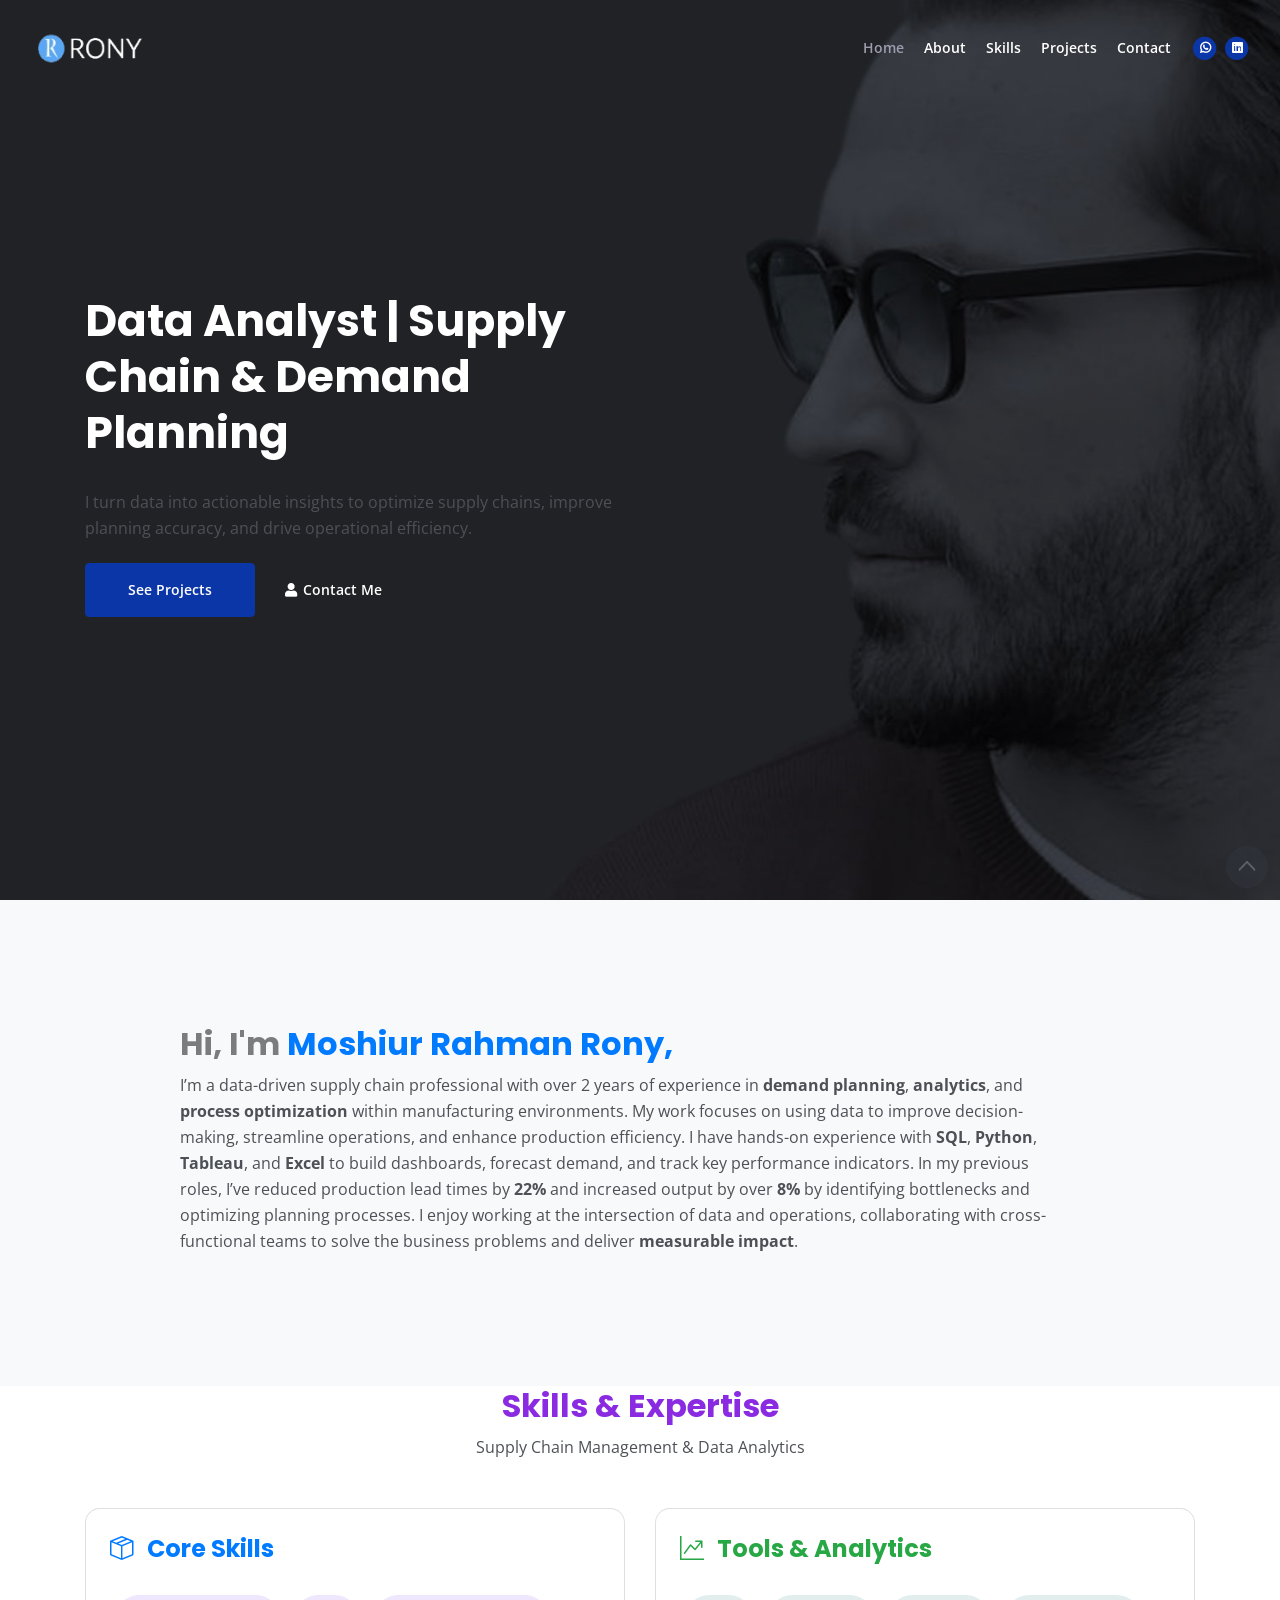
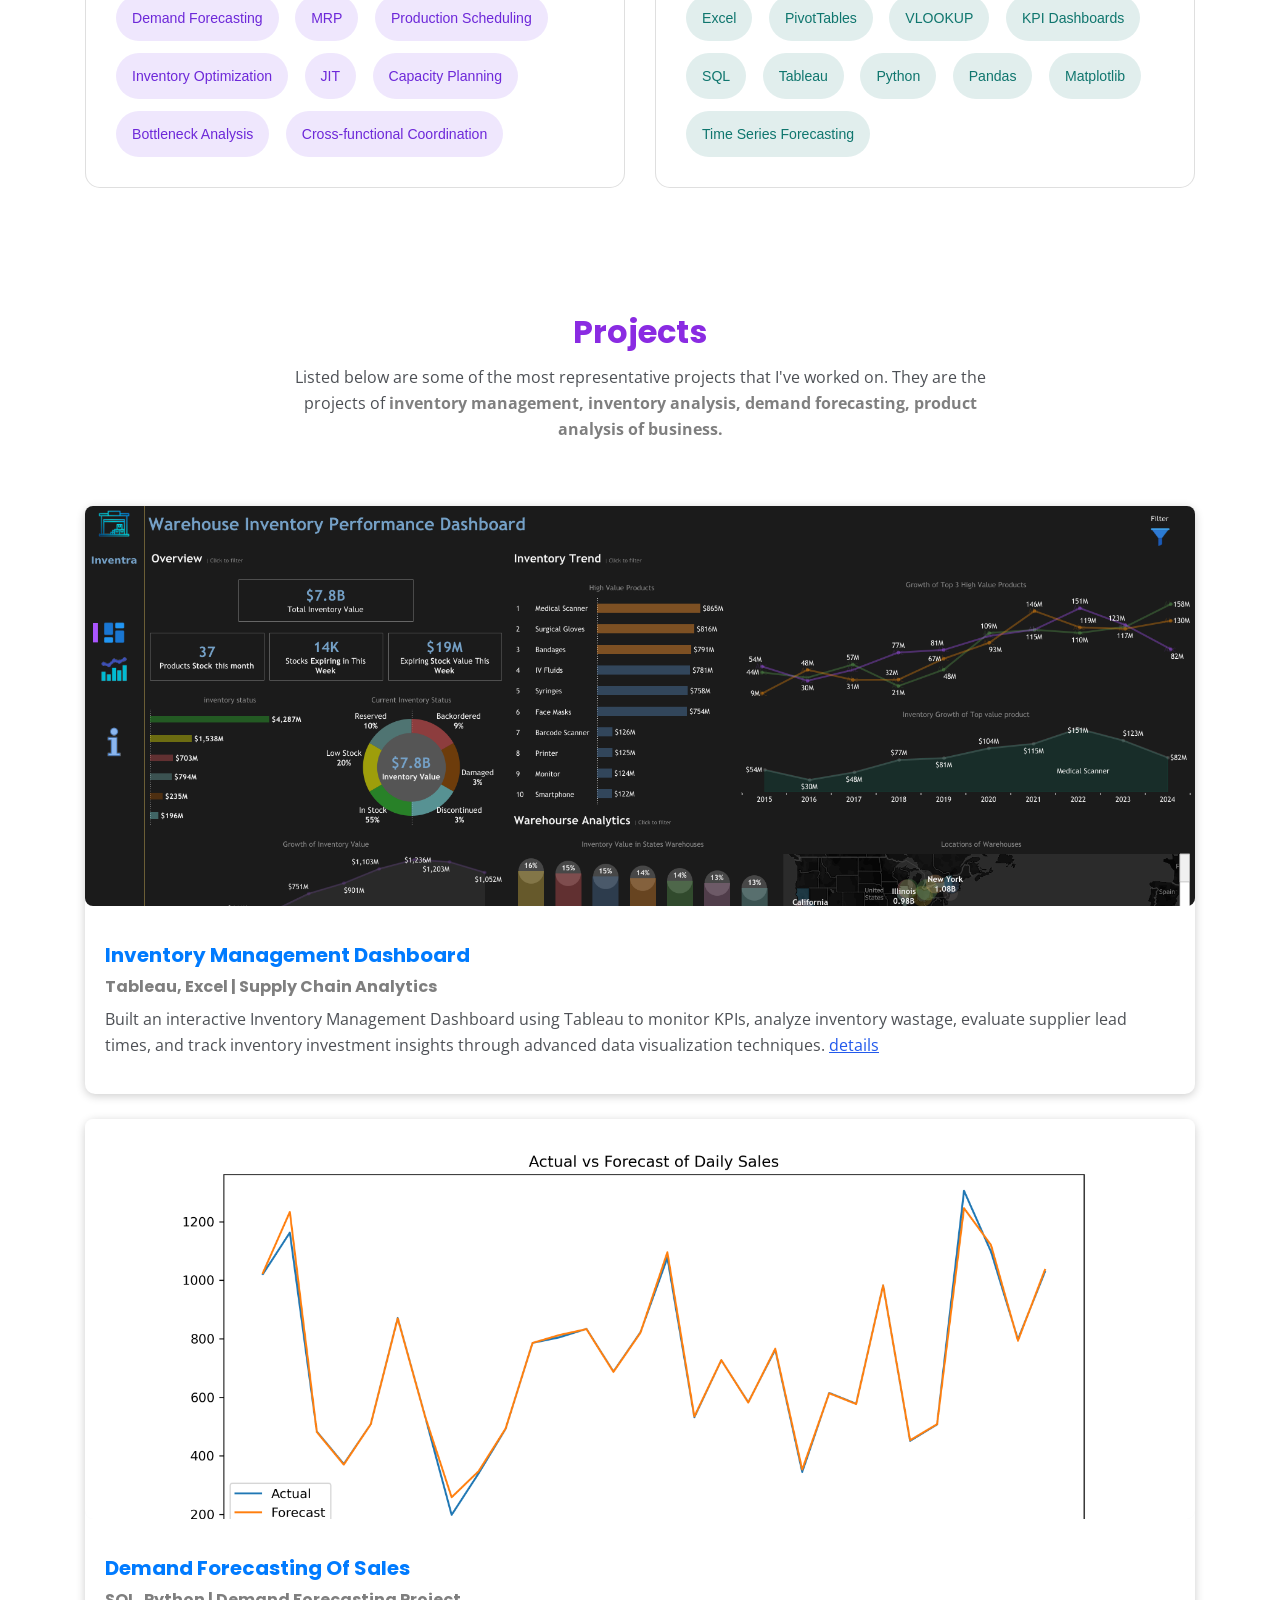
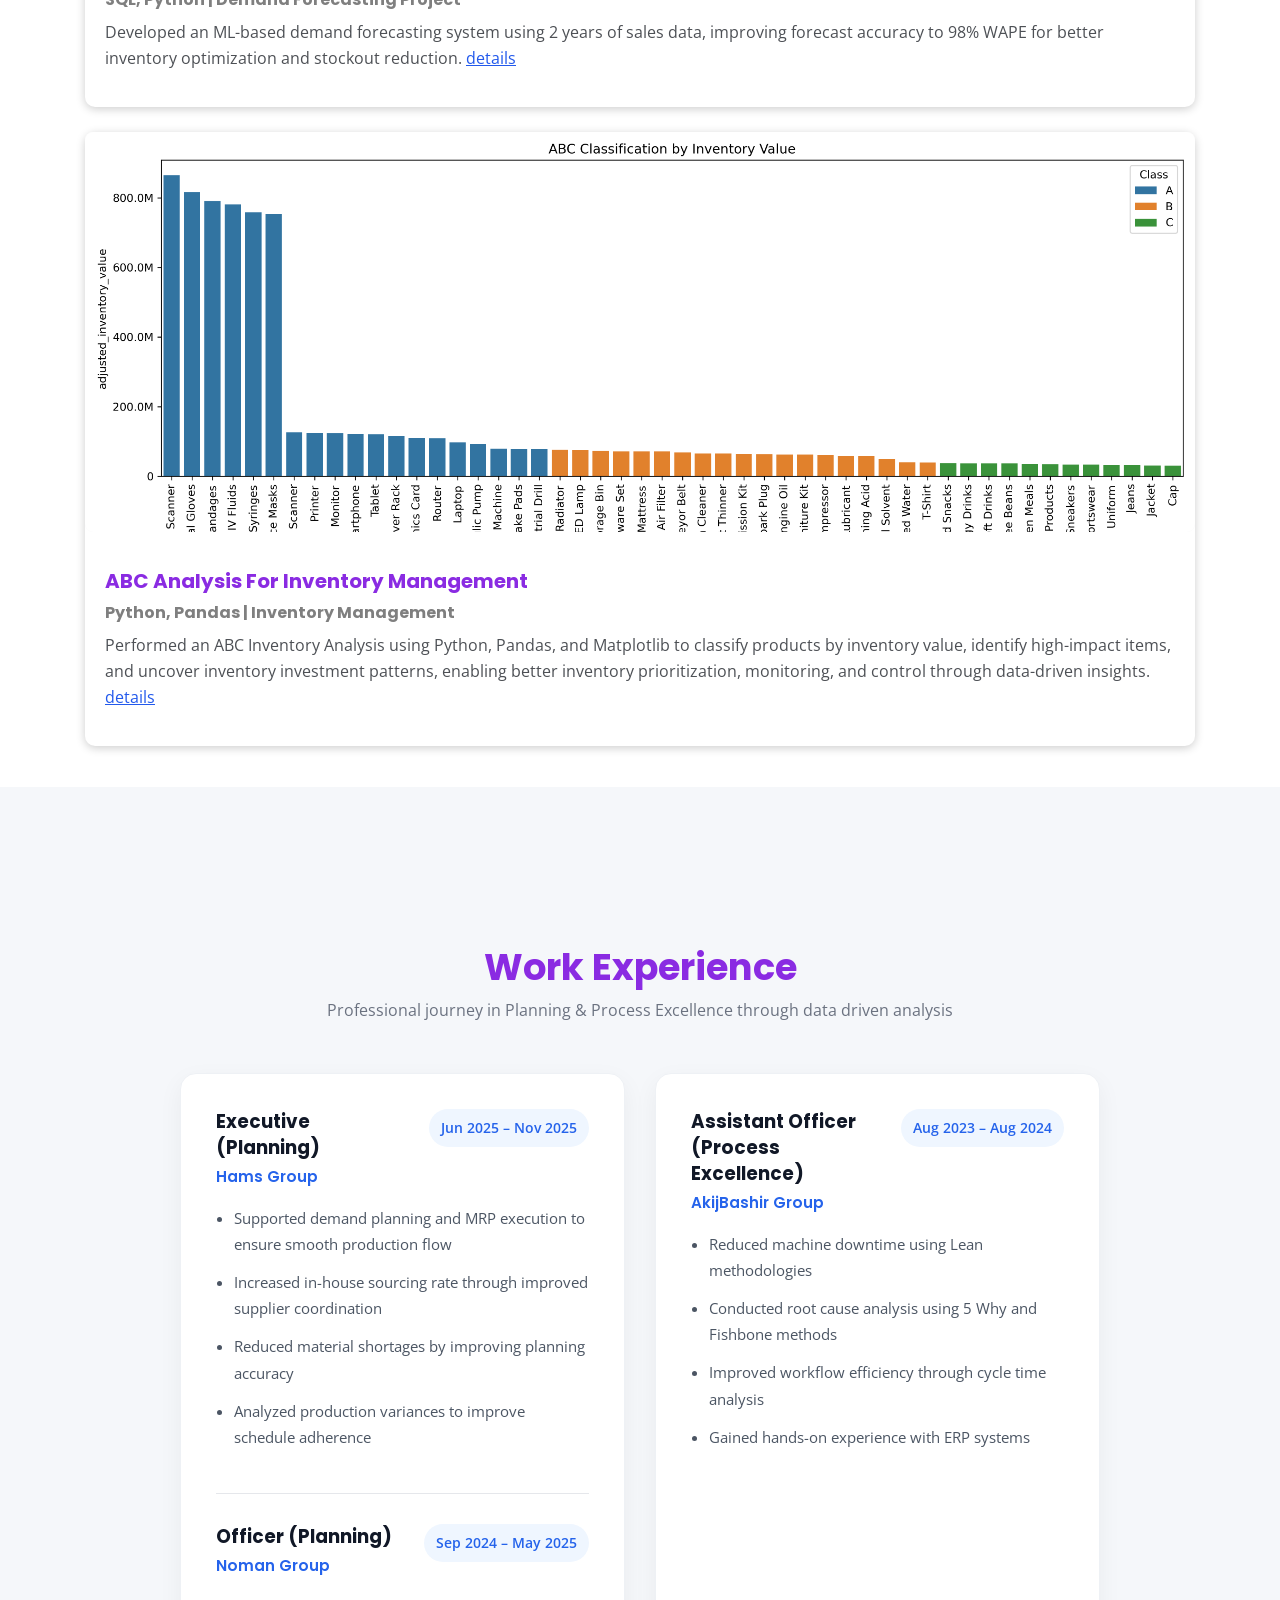
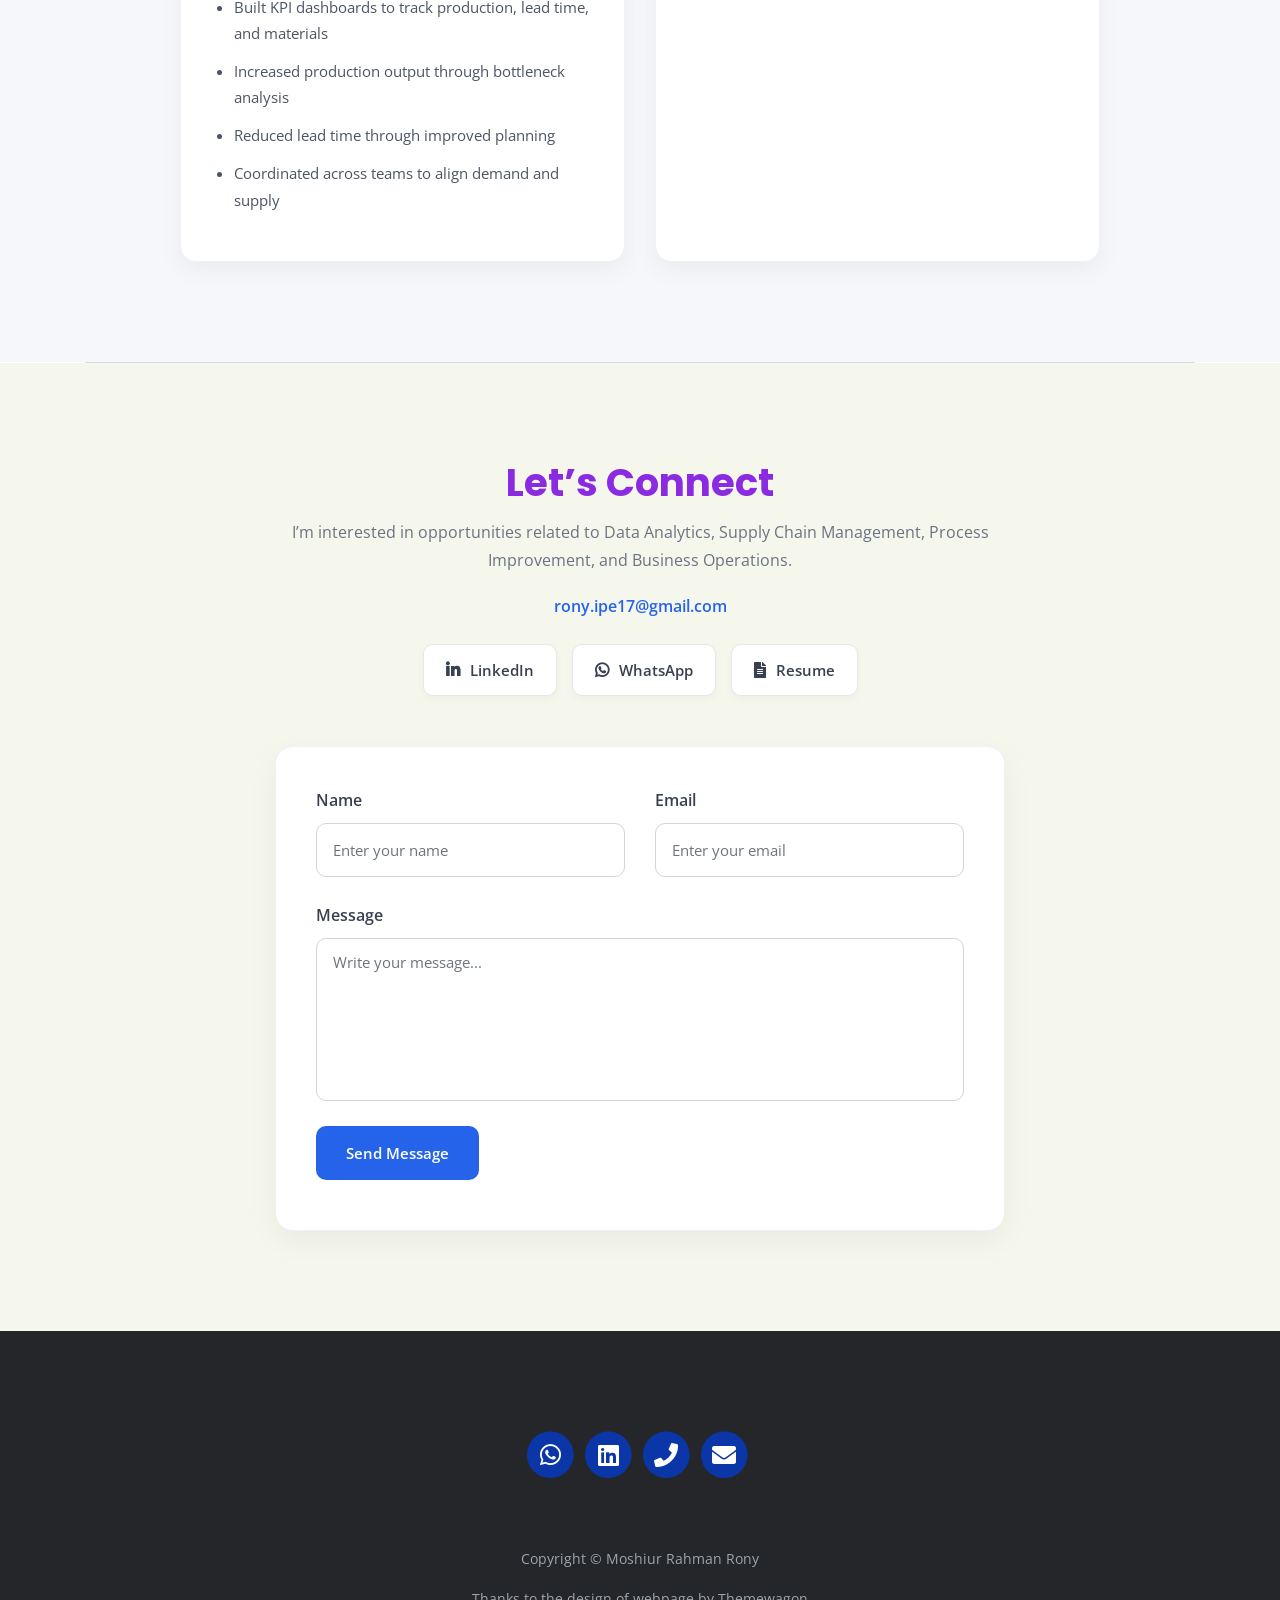
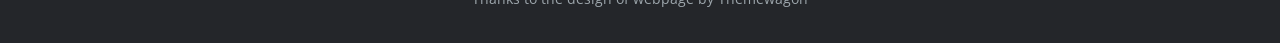
==== commit 4d39e330: "updated projects section_about" ====
--- a/index.html
+++ b/index.html
@@ -159,30 +159,26 @@
                 <!-- <i class="fa-solid fa-hand"></i> -->
               </h2>
               <p>
-                I’m a <span class="strong-text">data-driven</span> supply chain
-                professional with over
-                <span class="strong-text">2 years</span> of experience in
+                I’m a data-driven supply chain professional with over 2 years of
+                experience in
                 <span class="strong-text">demand planning</span>,
                 <span class="strong-text">analytics</span>, and
                 <span class="strong-text">process optimization</span> within
                 manufacturing environments. My work focuses on using data to
-                improve decision-making,
-                <span class="strong-text">streamline operations</span>, and
-                enhance production <span class="strong-text">efficiency</span>.
-                I have hands-on experience with
-                <span class="skill-highlight">SQL</span>,
-                <span class="skill-highlight">Python</span>,
-                <span class="skill-highlight">Tableau</span>, and
-                <span class="skill-highlight">Excel</span>
+                improve decision-making, streamline operations, and enhance
+                production efficiency. I have hands-on experience with
+                <span class="strong-text">SQL</span>,
+                <span class="strong-text">Python</span>,
+                <span class="strong-text">Tableau</span>, and
+                <span class="strong-text">Excel</span>
                 to build dashboards, forecast demand, and track key performance
                 indicators. In my previous roles, I’ve reduced production lead
                 times by <span class="strong-text">22%</span> and increased
                 output by over <span class="strong-text">8%</span> by
                 identifying bottlenecks and optimizing planning processes. I
                 enjoy working at the intersection of data and operations,
-                collaborating with
-                <span class="strong-text">cross-functional</span> teams to solve
-                real business problems and deliver
+                collaborating with cross-functional teams to solve the business
+                problems and deliver
                 <span class="strong-text">measurable impact</span>.
               </p>
             </div>
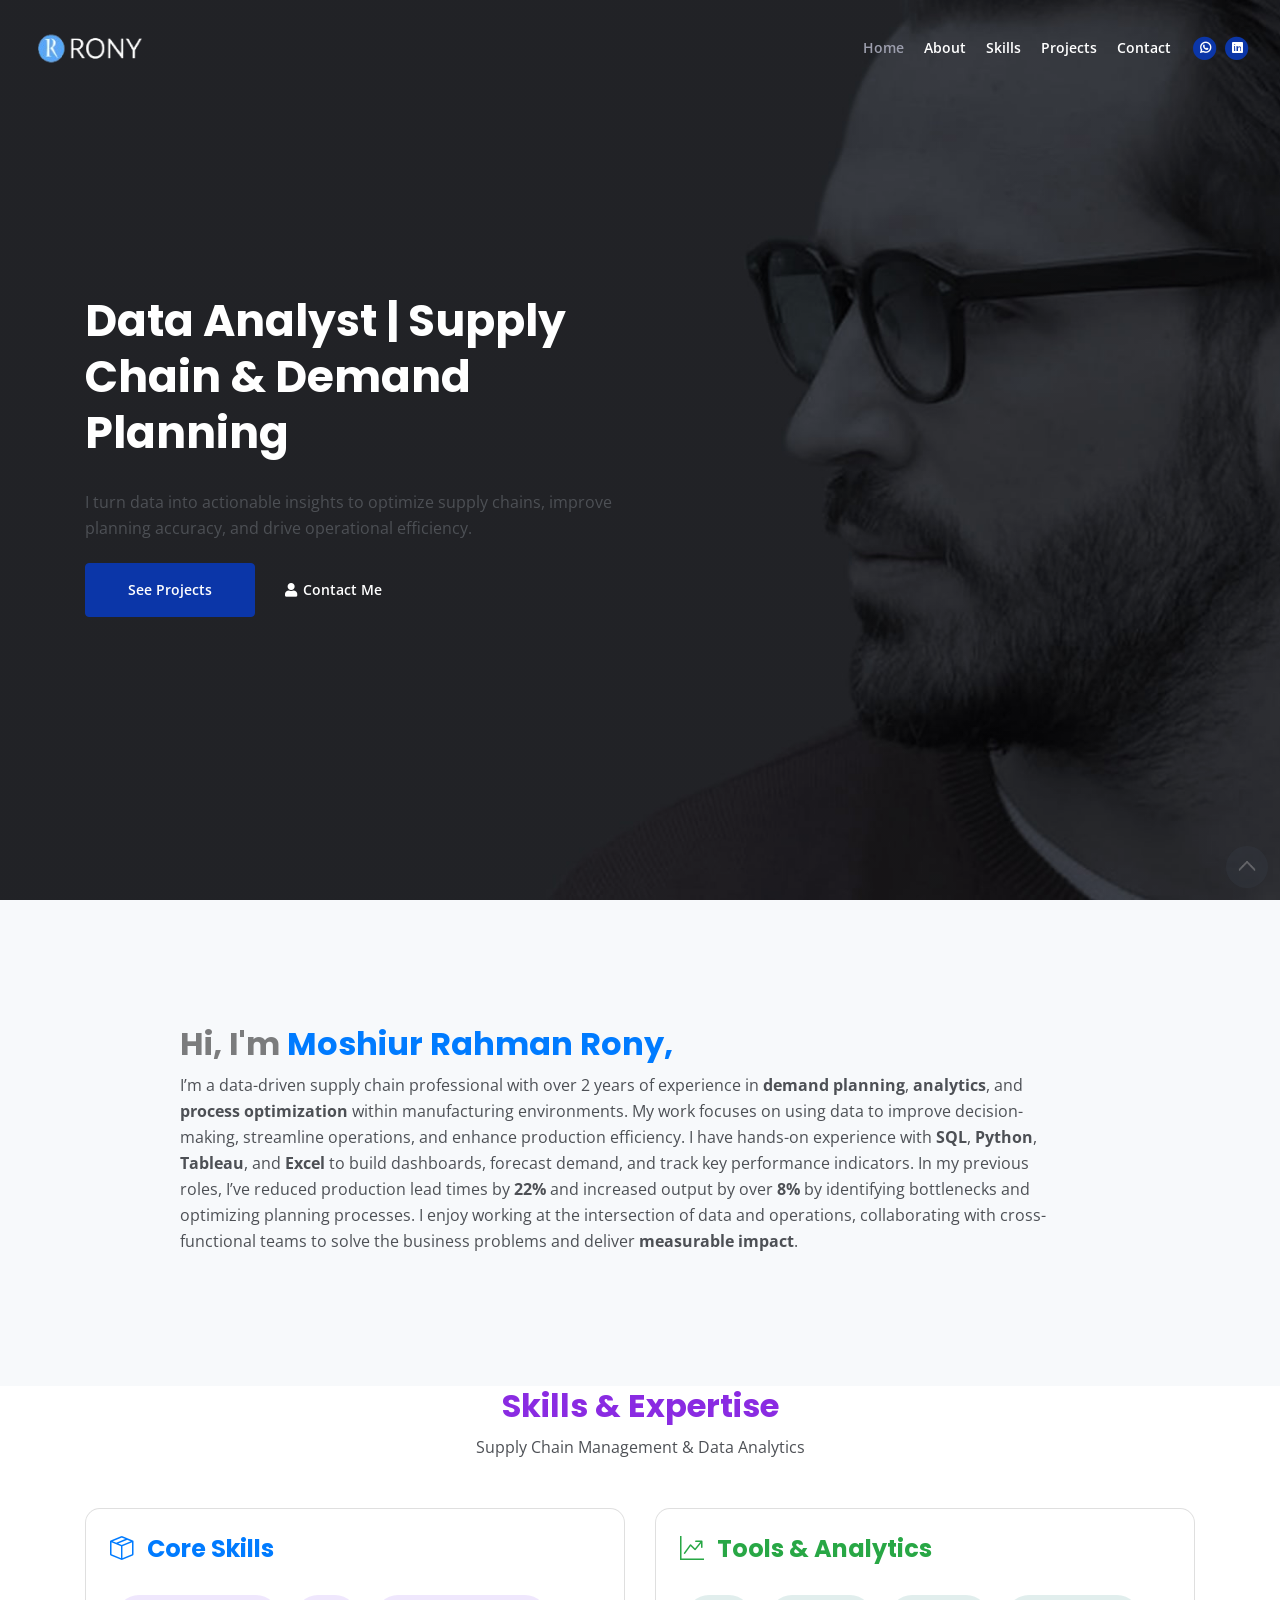
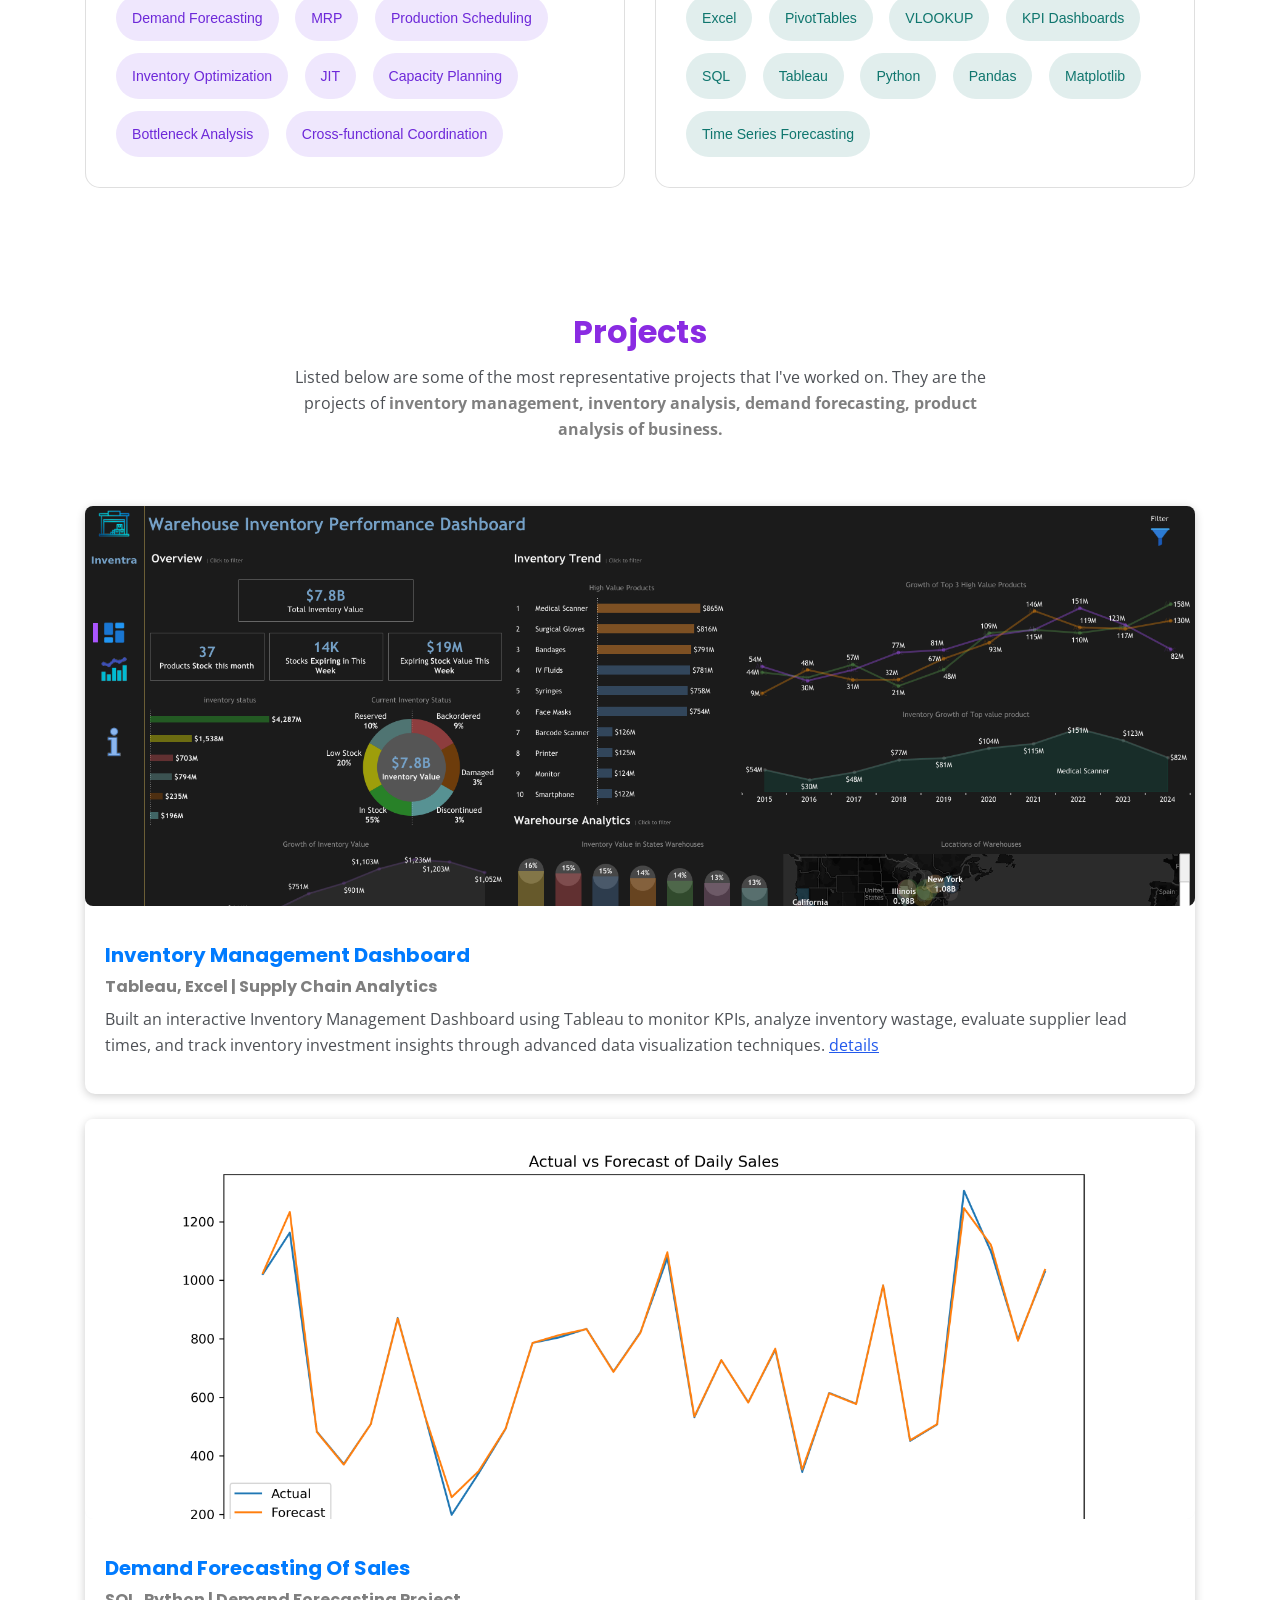
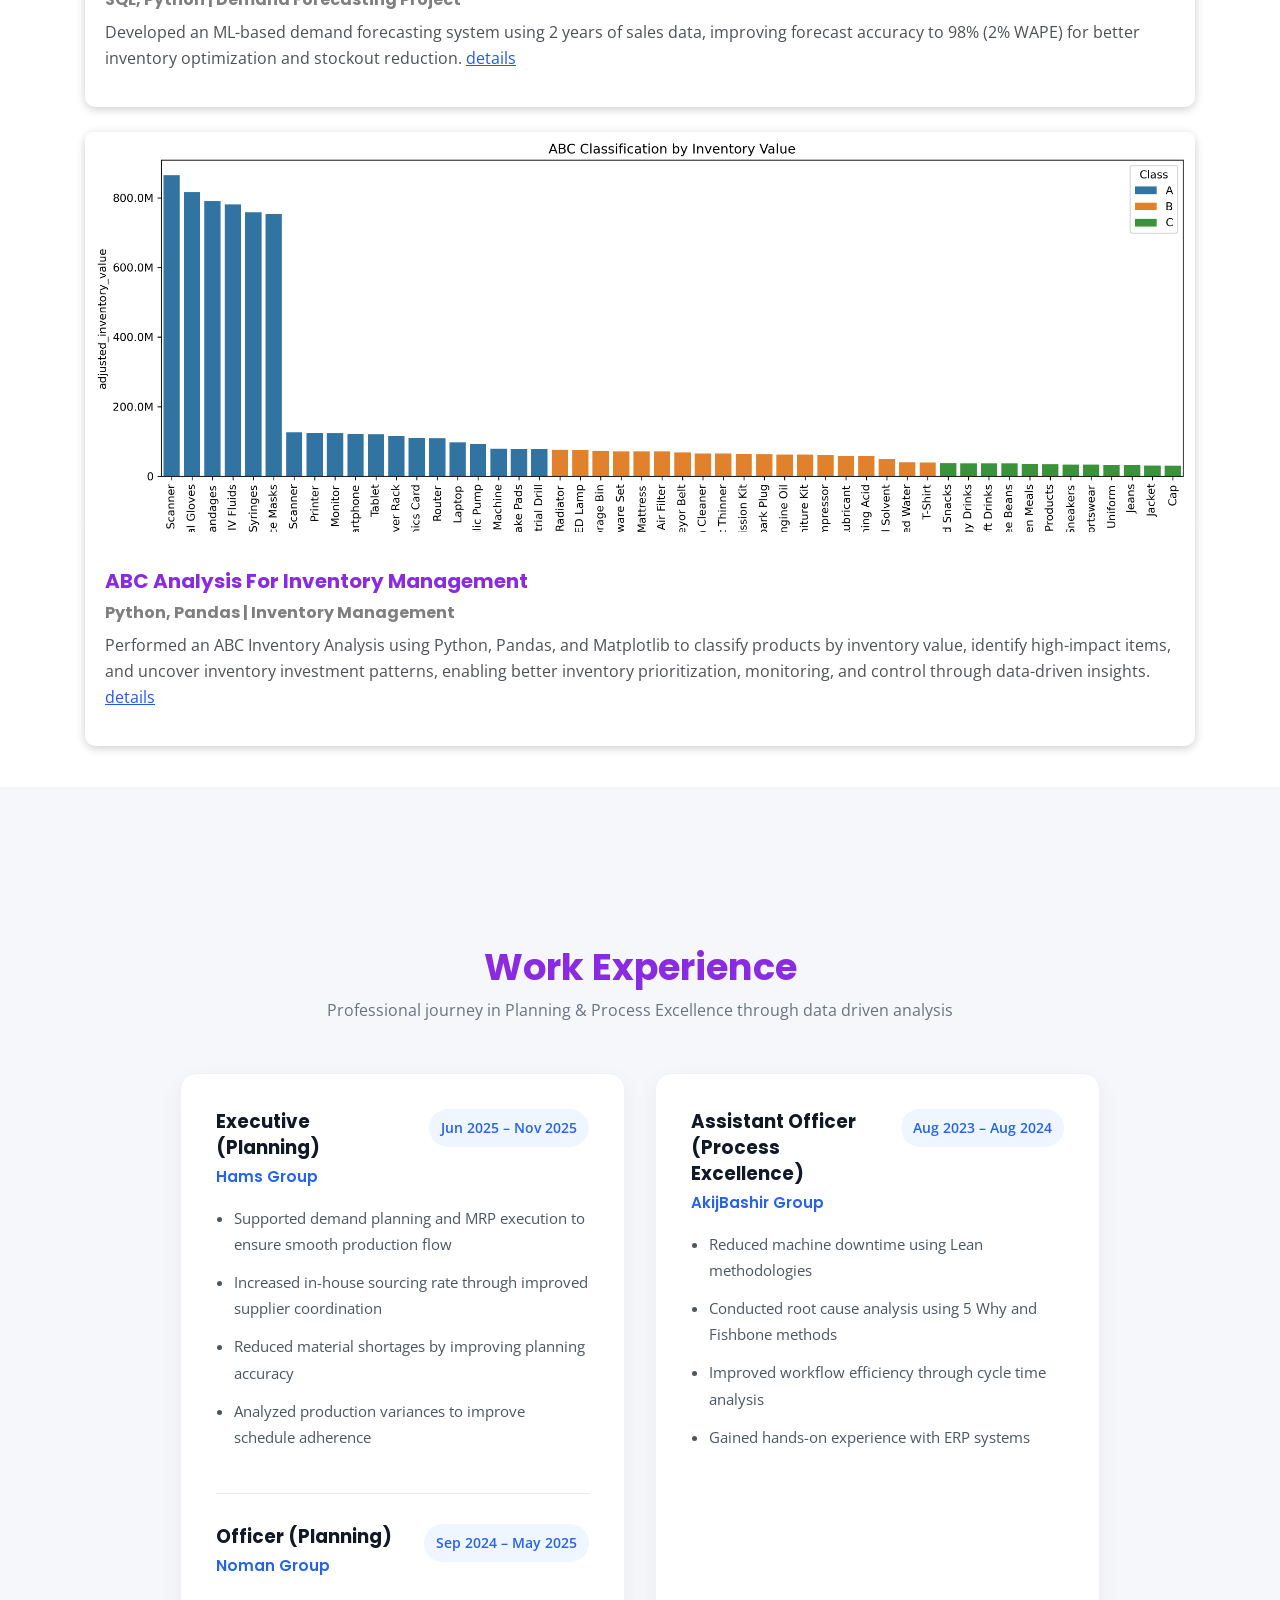
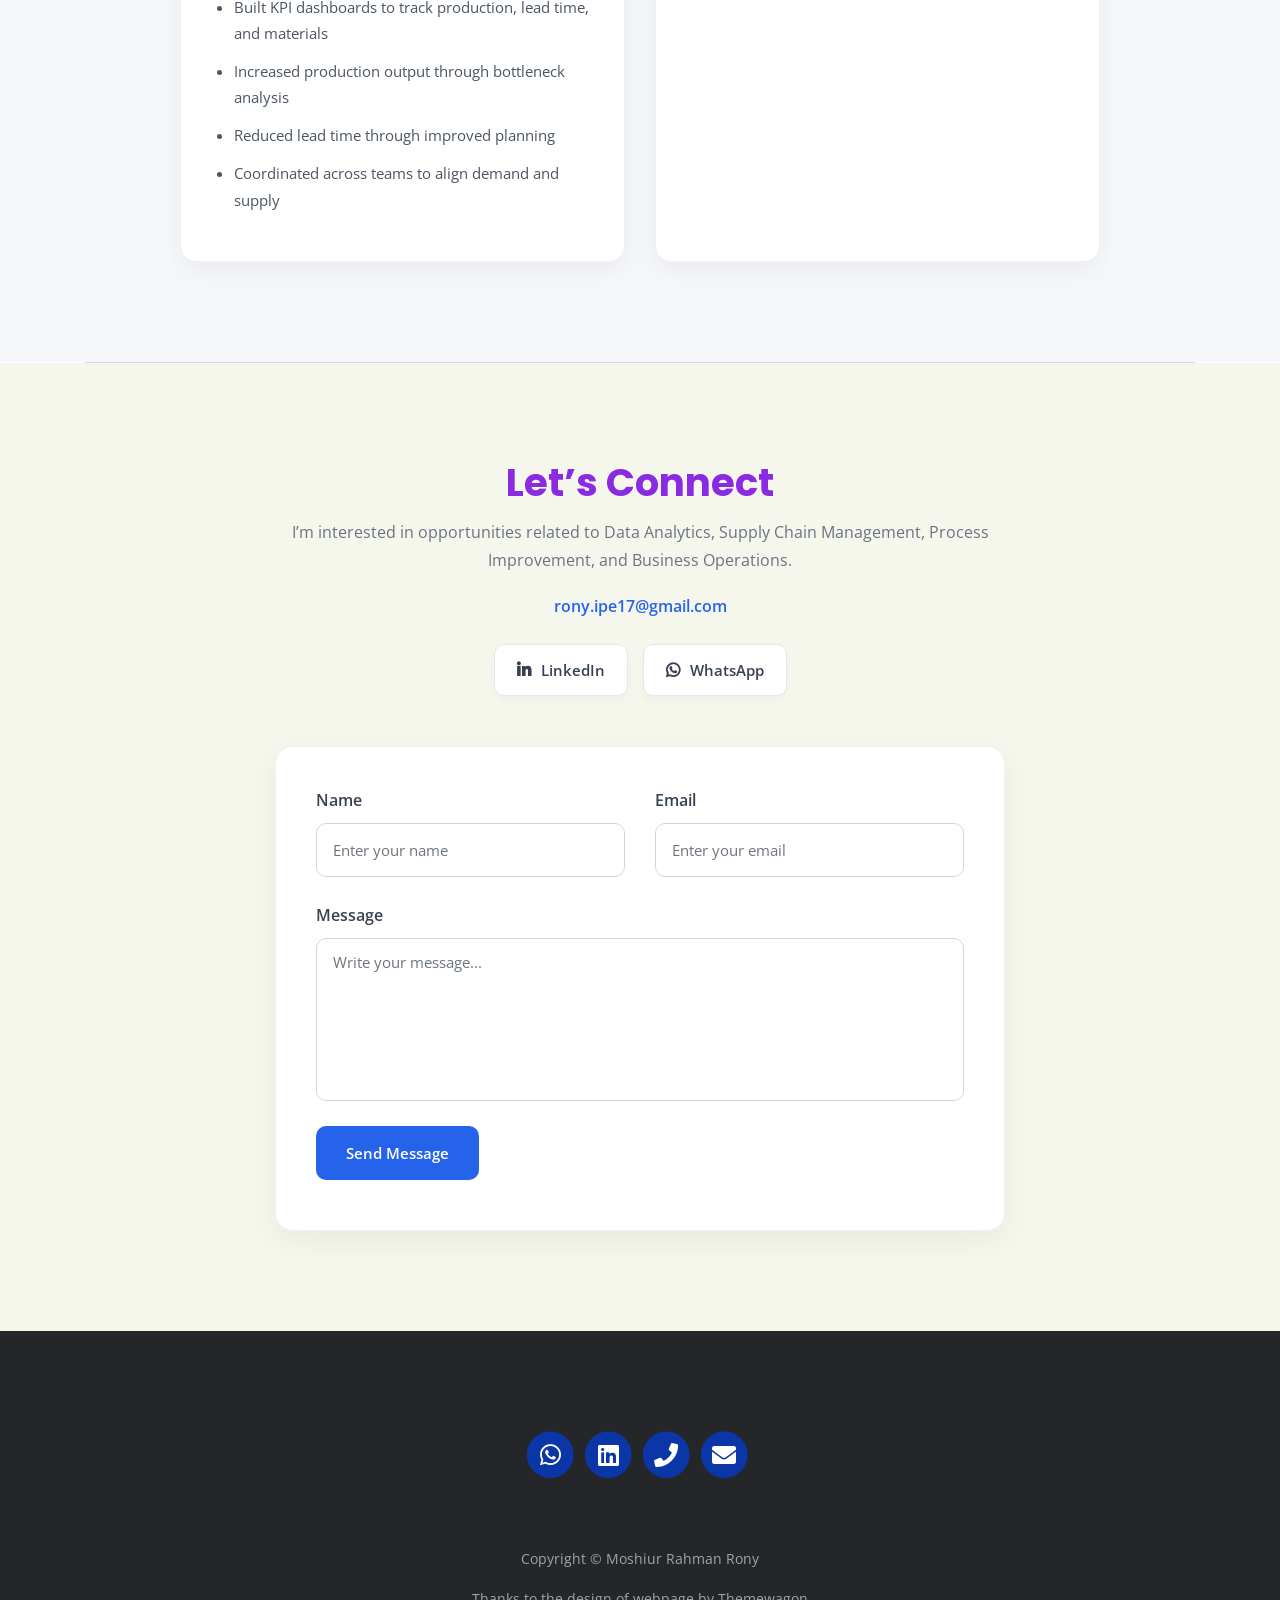
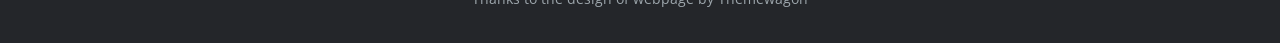
==== commit 0f1031c2: "updated projects section_about2" ====
--- a/index.html
+++ b/index.html
@@ -353,8 +353,8 @@
 
                 <p class="">
                   Developed an ML-based demand forecasting system using 2 years
-                  of sales data, improving forecast accuracy to 98% WAPE for
-                  better inventory optimization and stockout reduction.
+                  of sales data, improving forecast accuracy to 98% (2% WAPE)
+                  for better inventory optimization and stockout reduction.
                   <a class="blue" href="project2.html">details</a>
                 </p>
               </div>
@@ -572,14 +572,14 @@
               WhatsApp
             </a>
 
-            <a
+            <!-- <a
               href="assets/files/resume.pdf"
               target="_blank"
               class="profile-link"
             >
               <i class="fas fa-file-alt"></i>
               Resume
-            </a>
+            </a> -->
           </div>
         </div>
 
